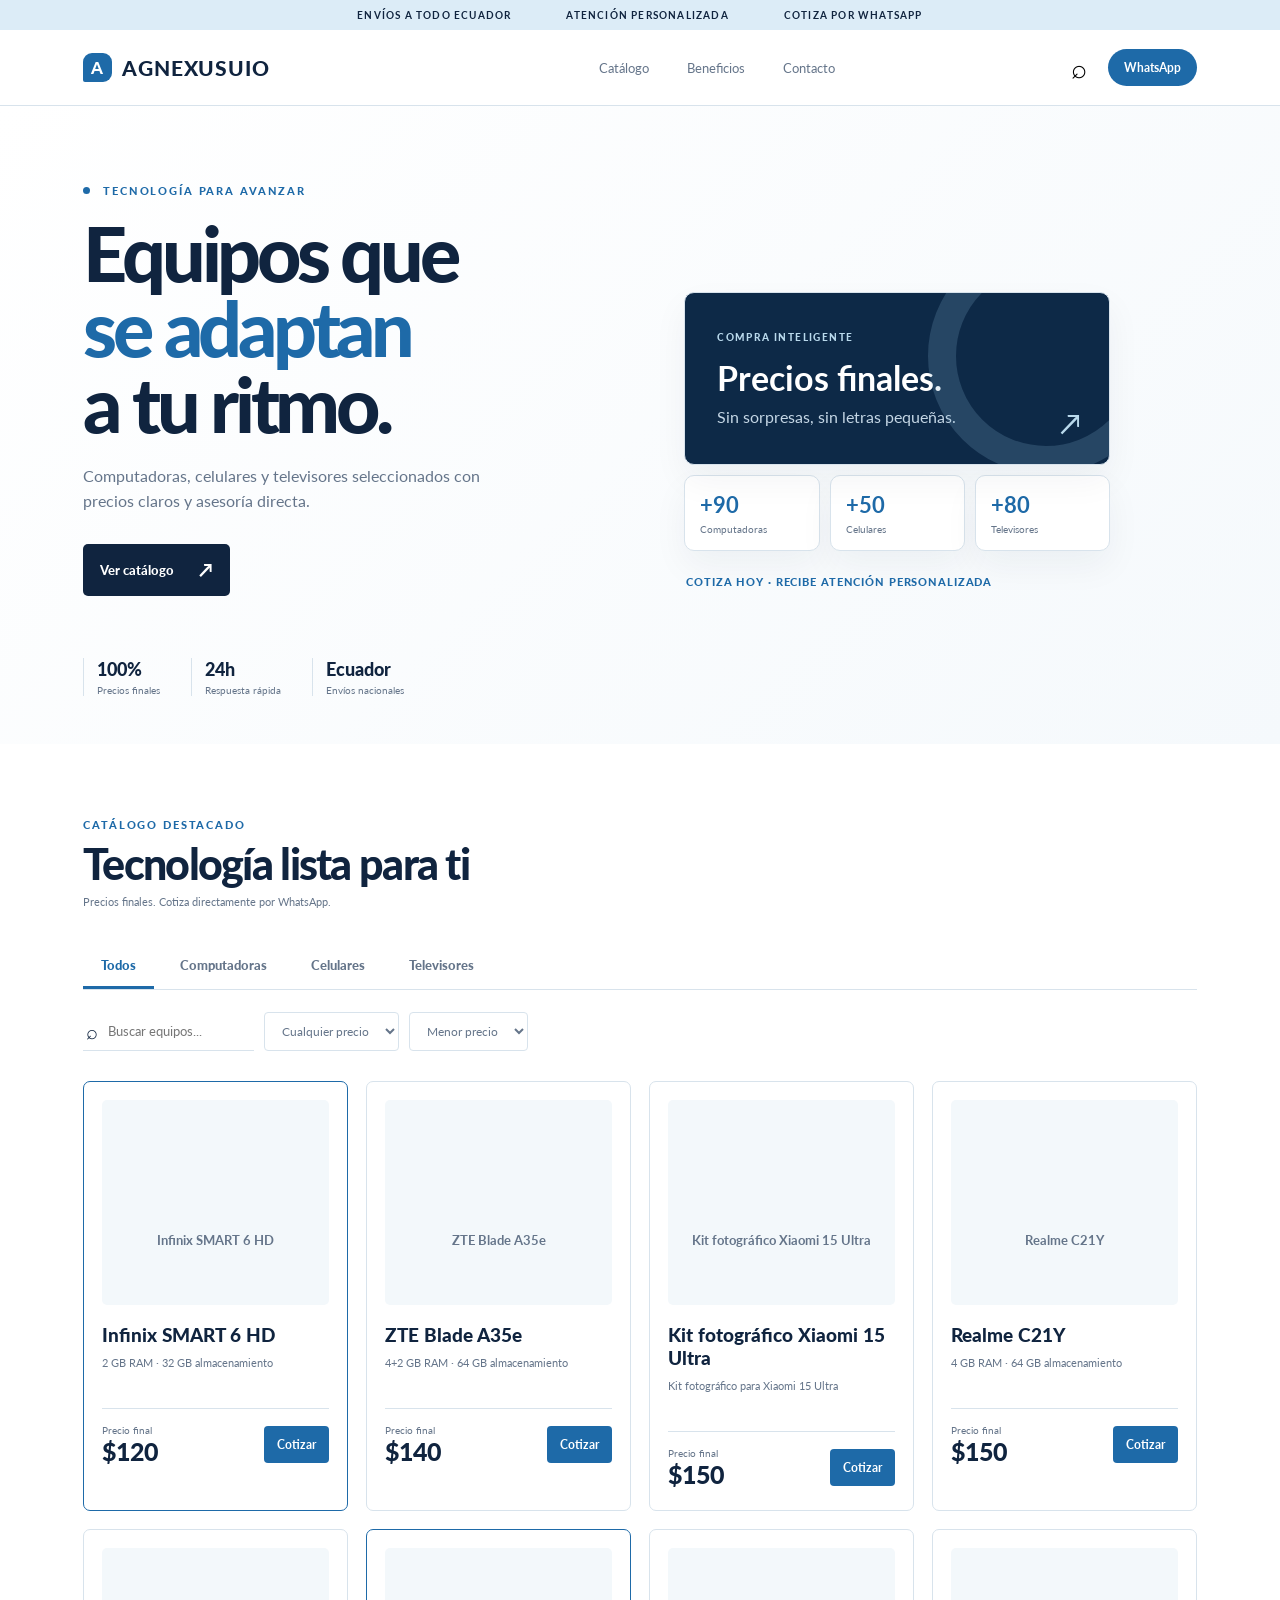
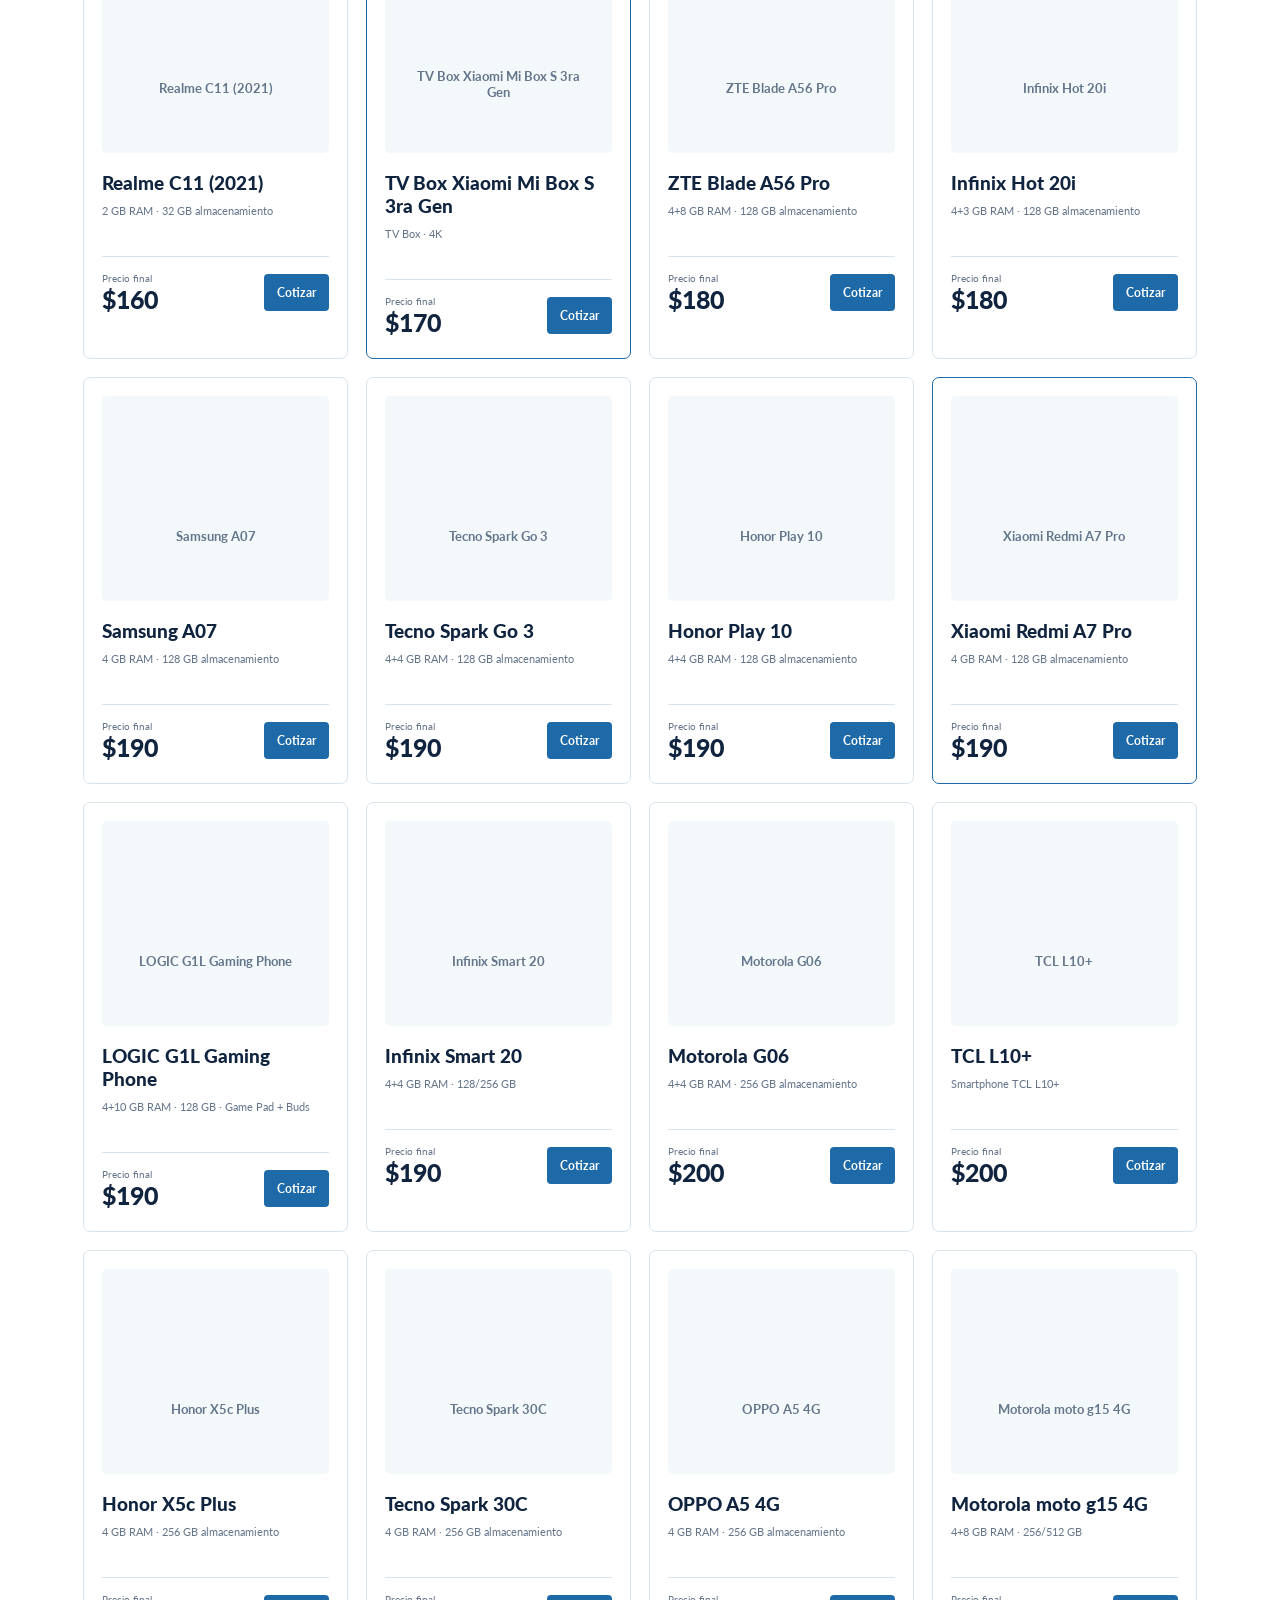
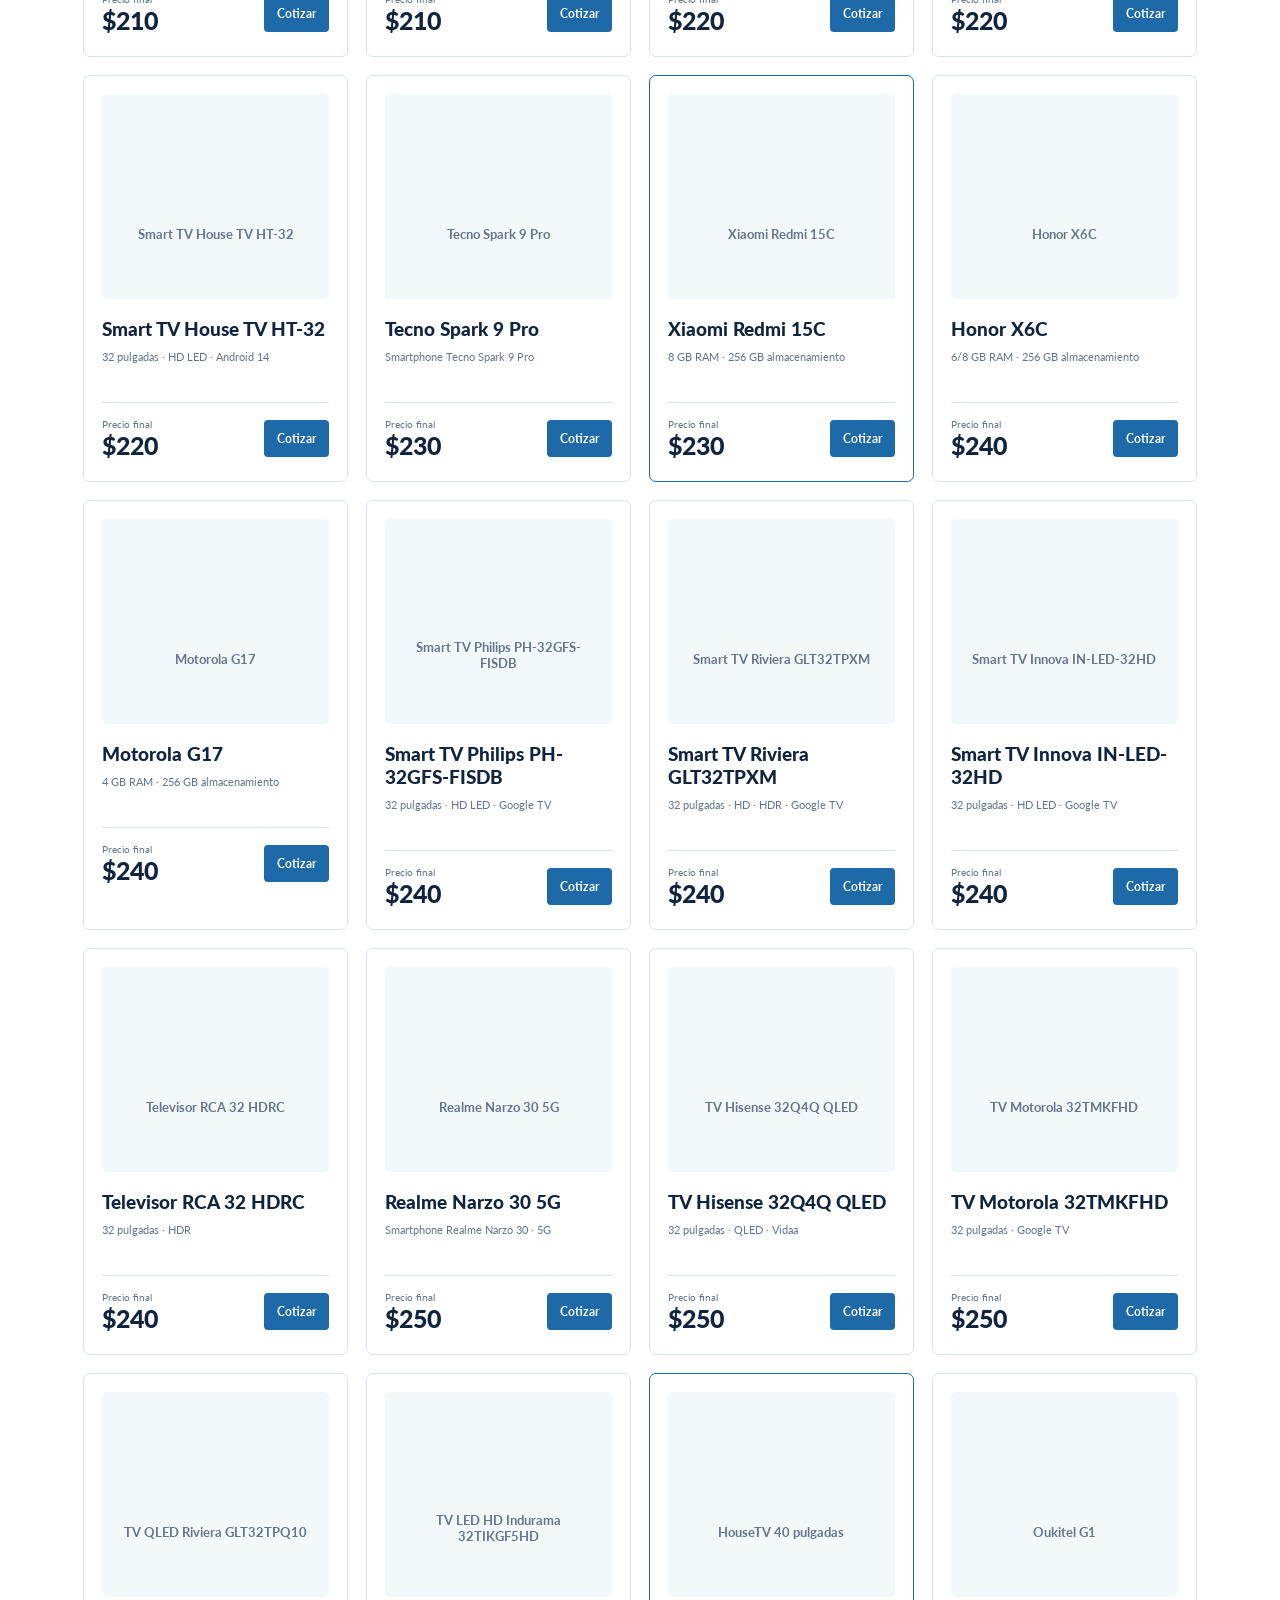
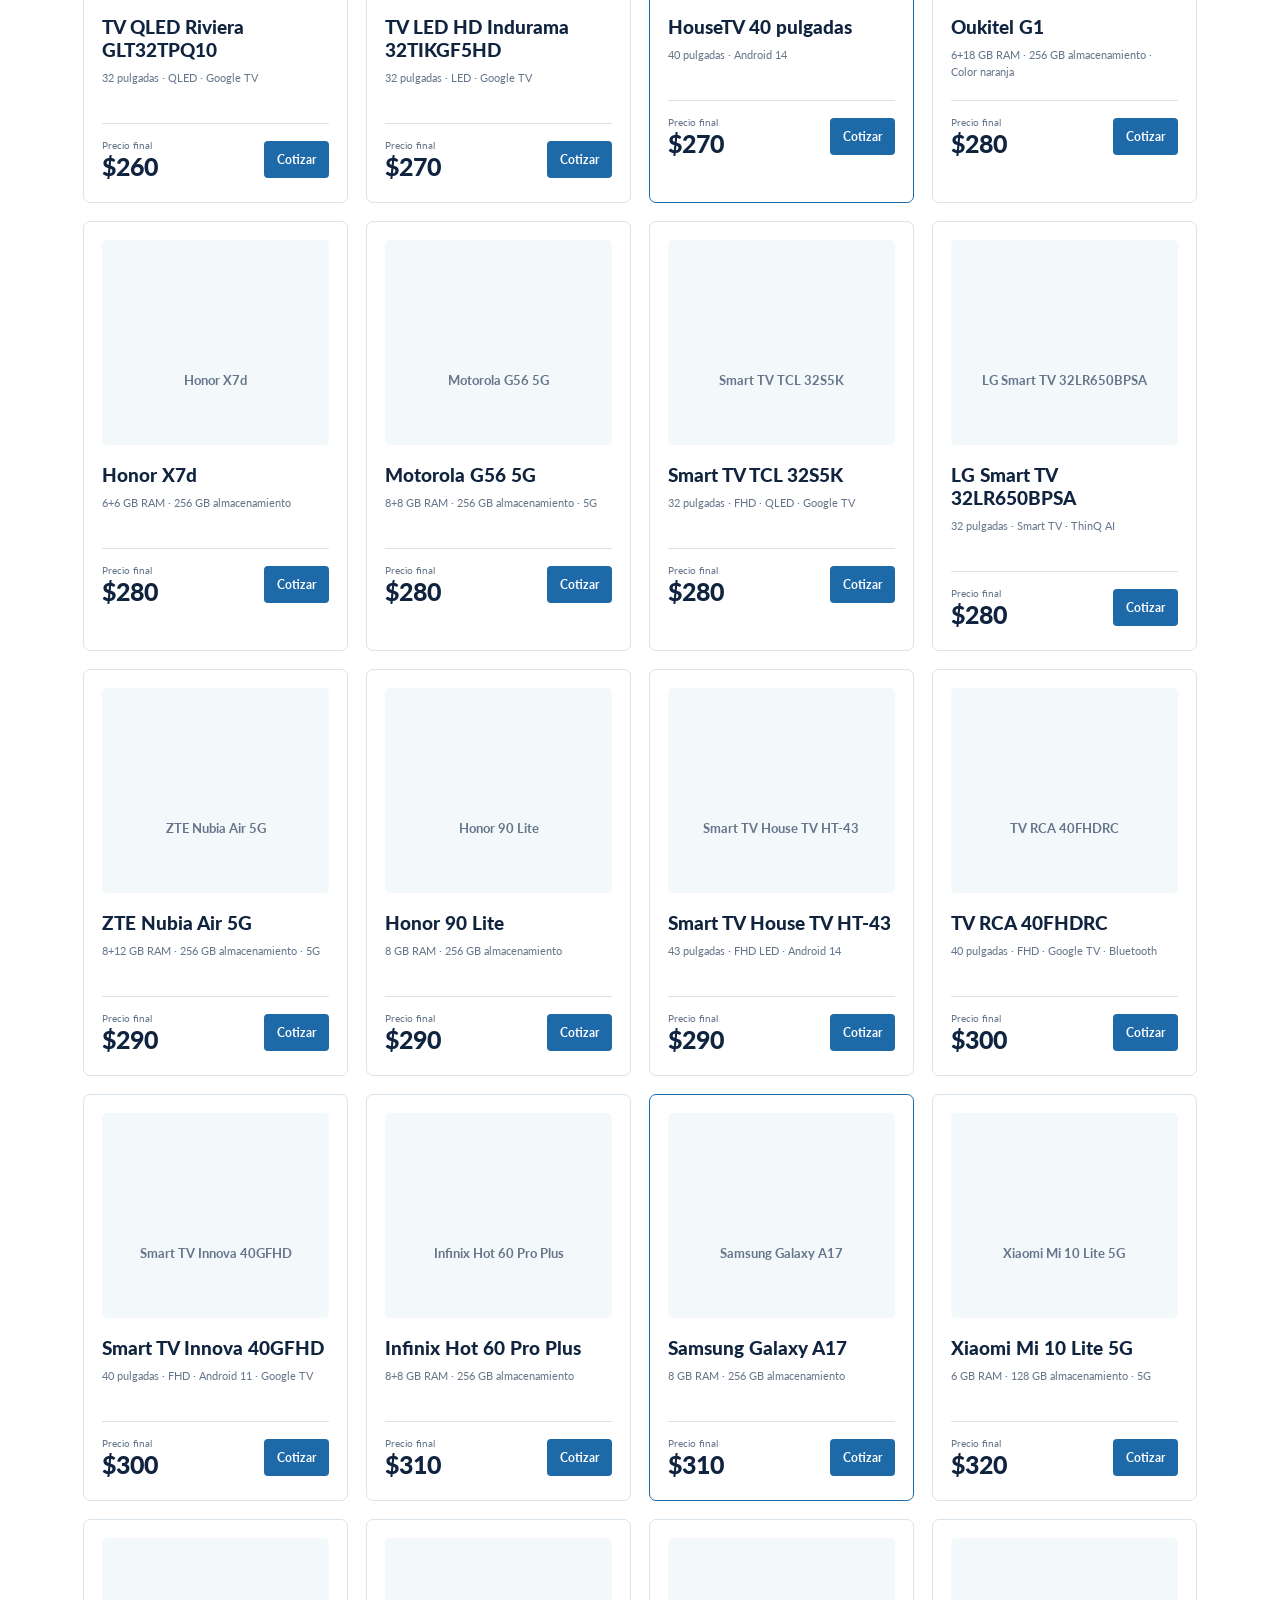
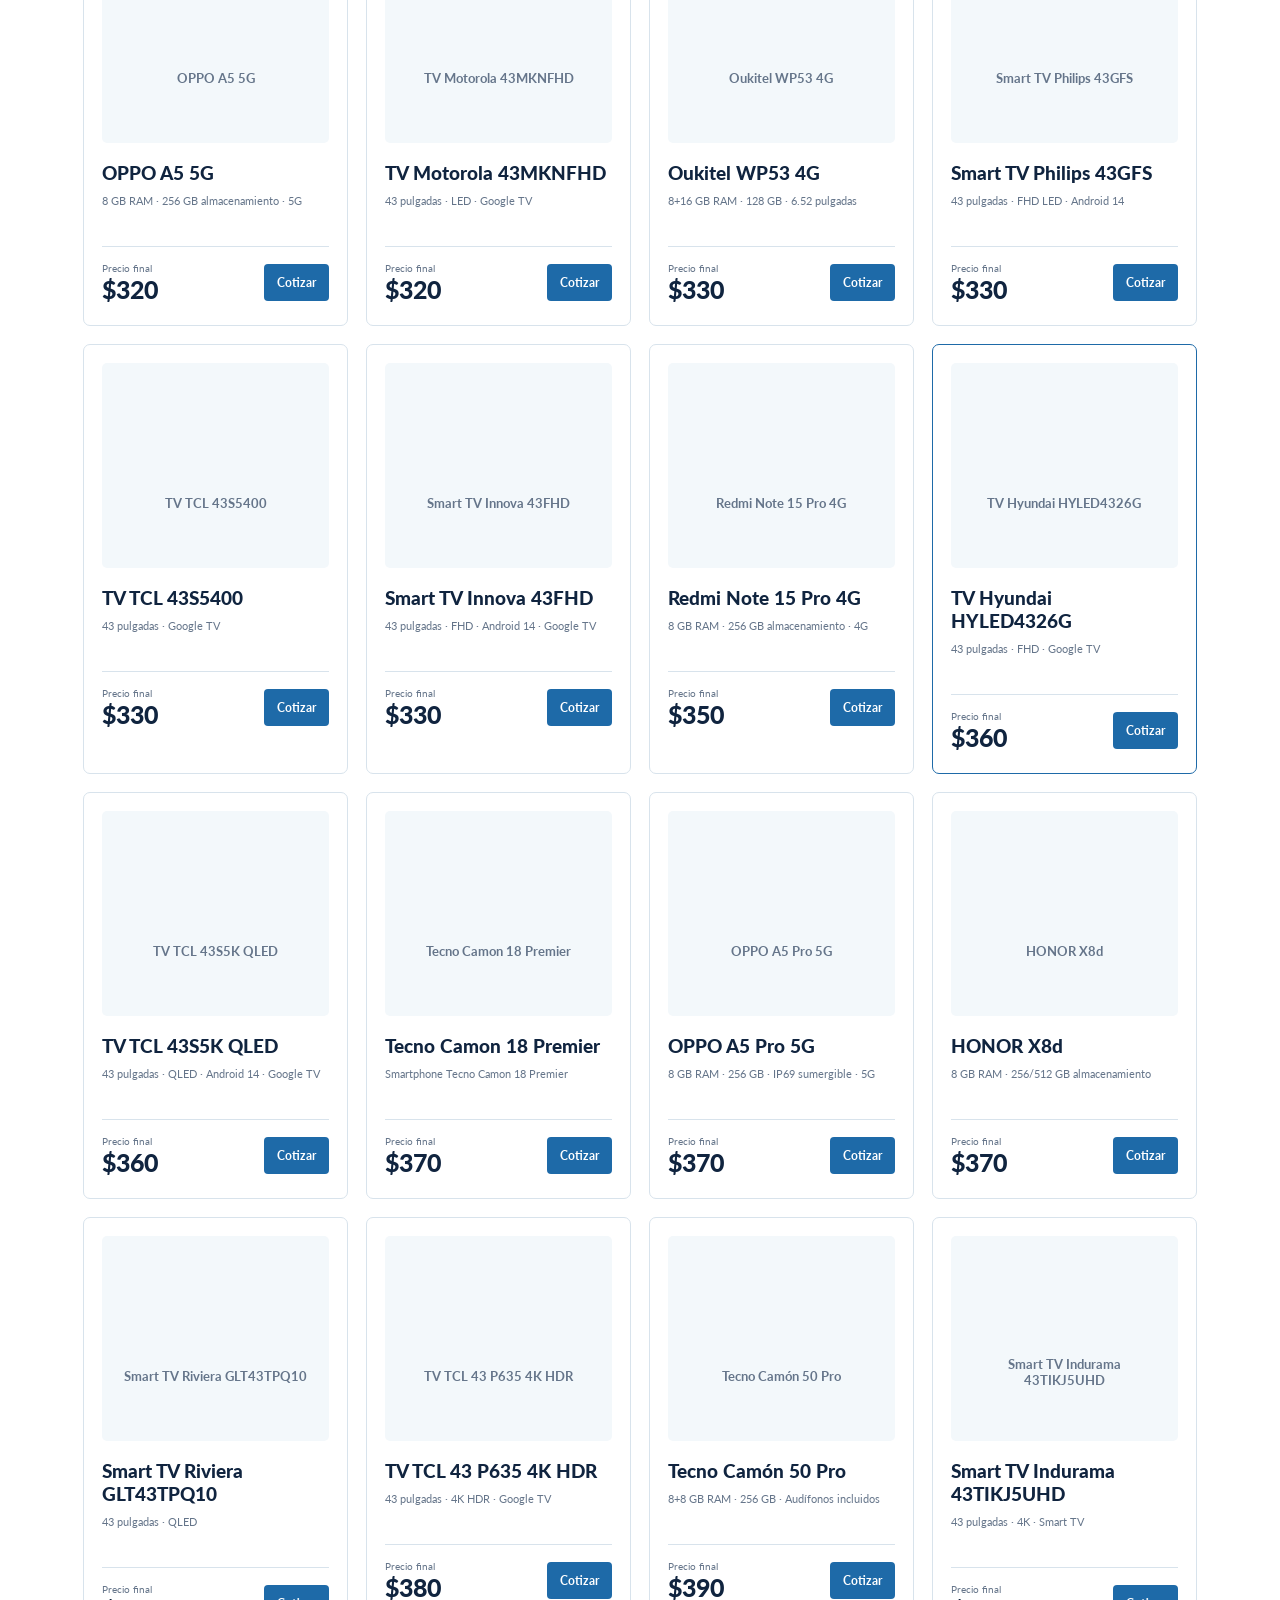
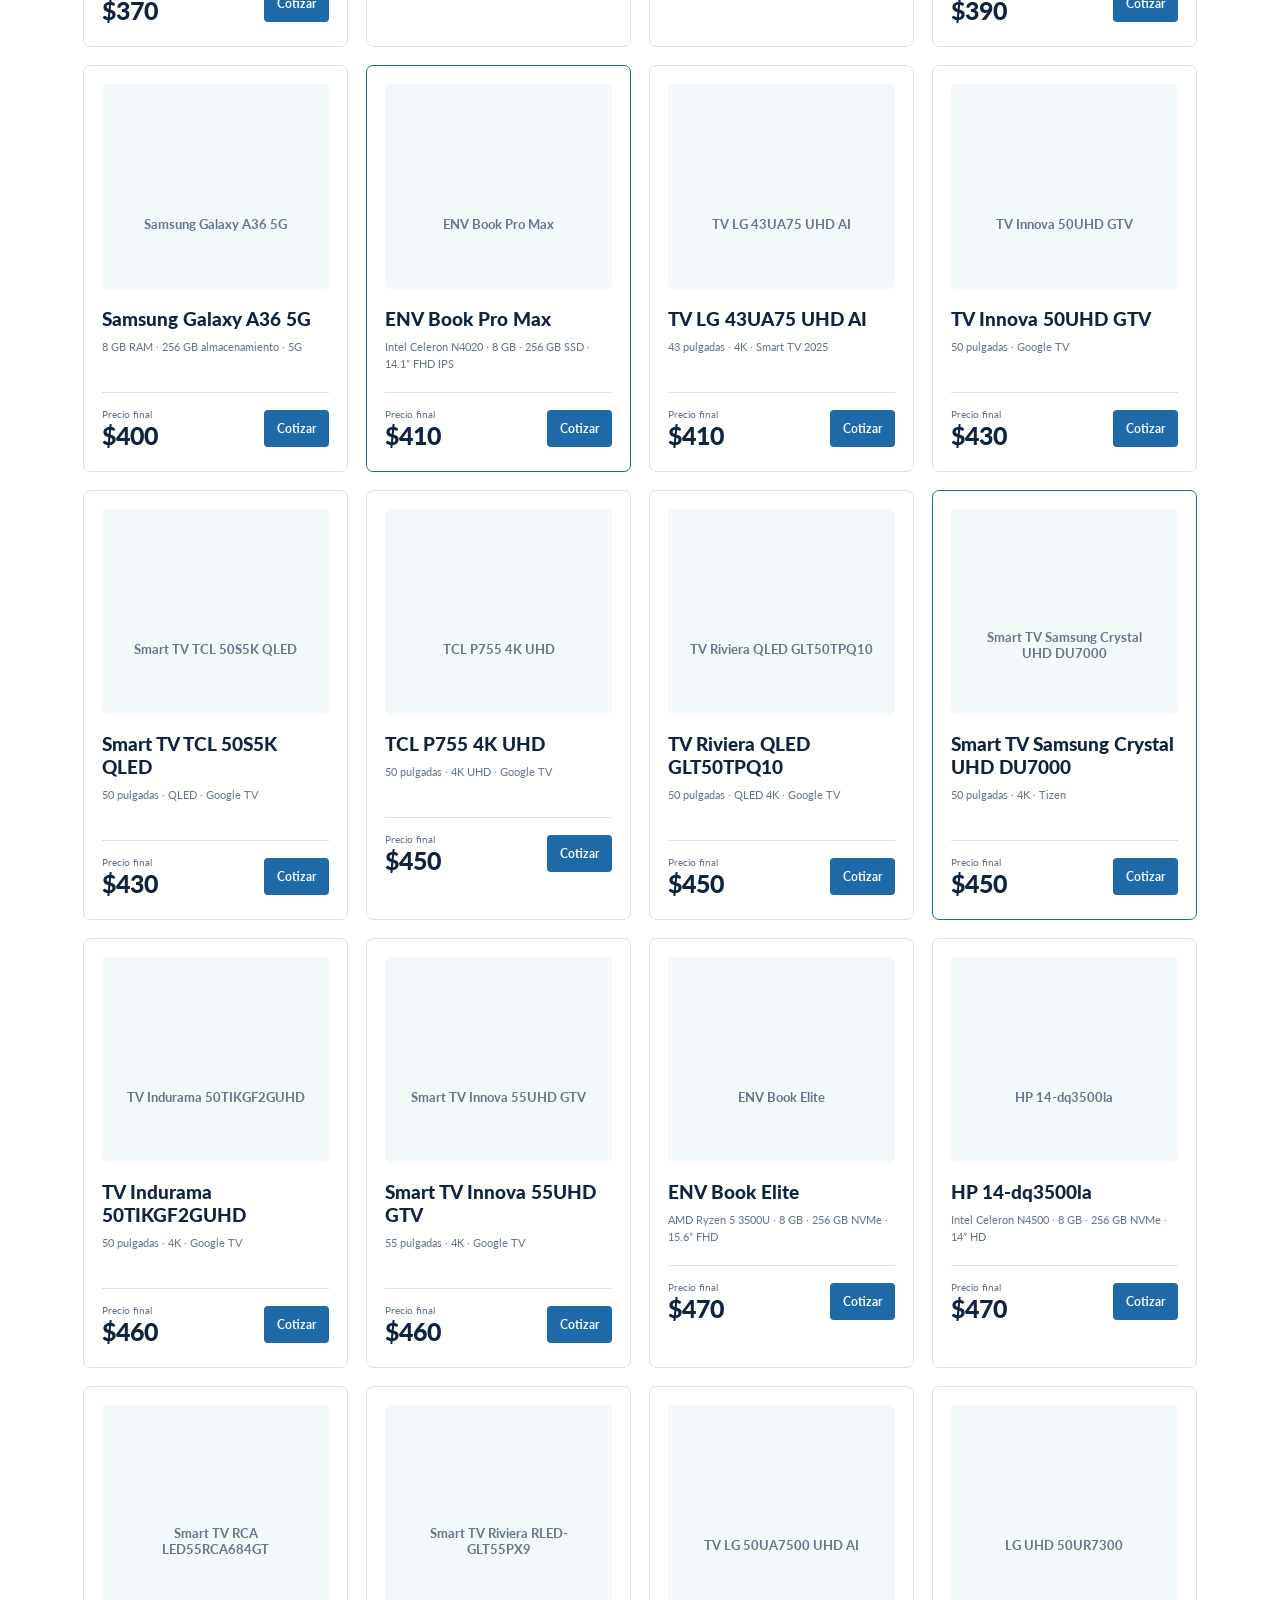
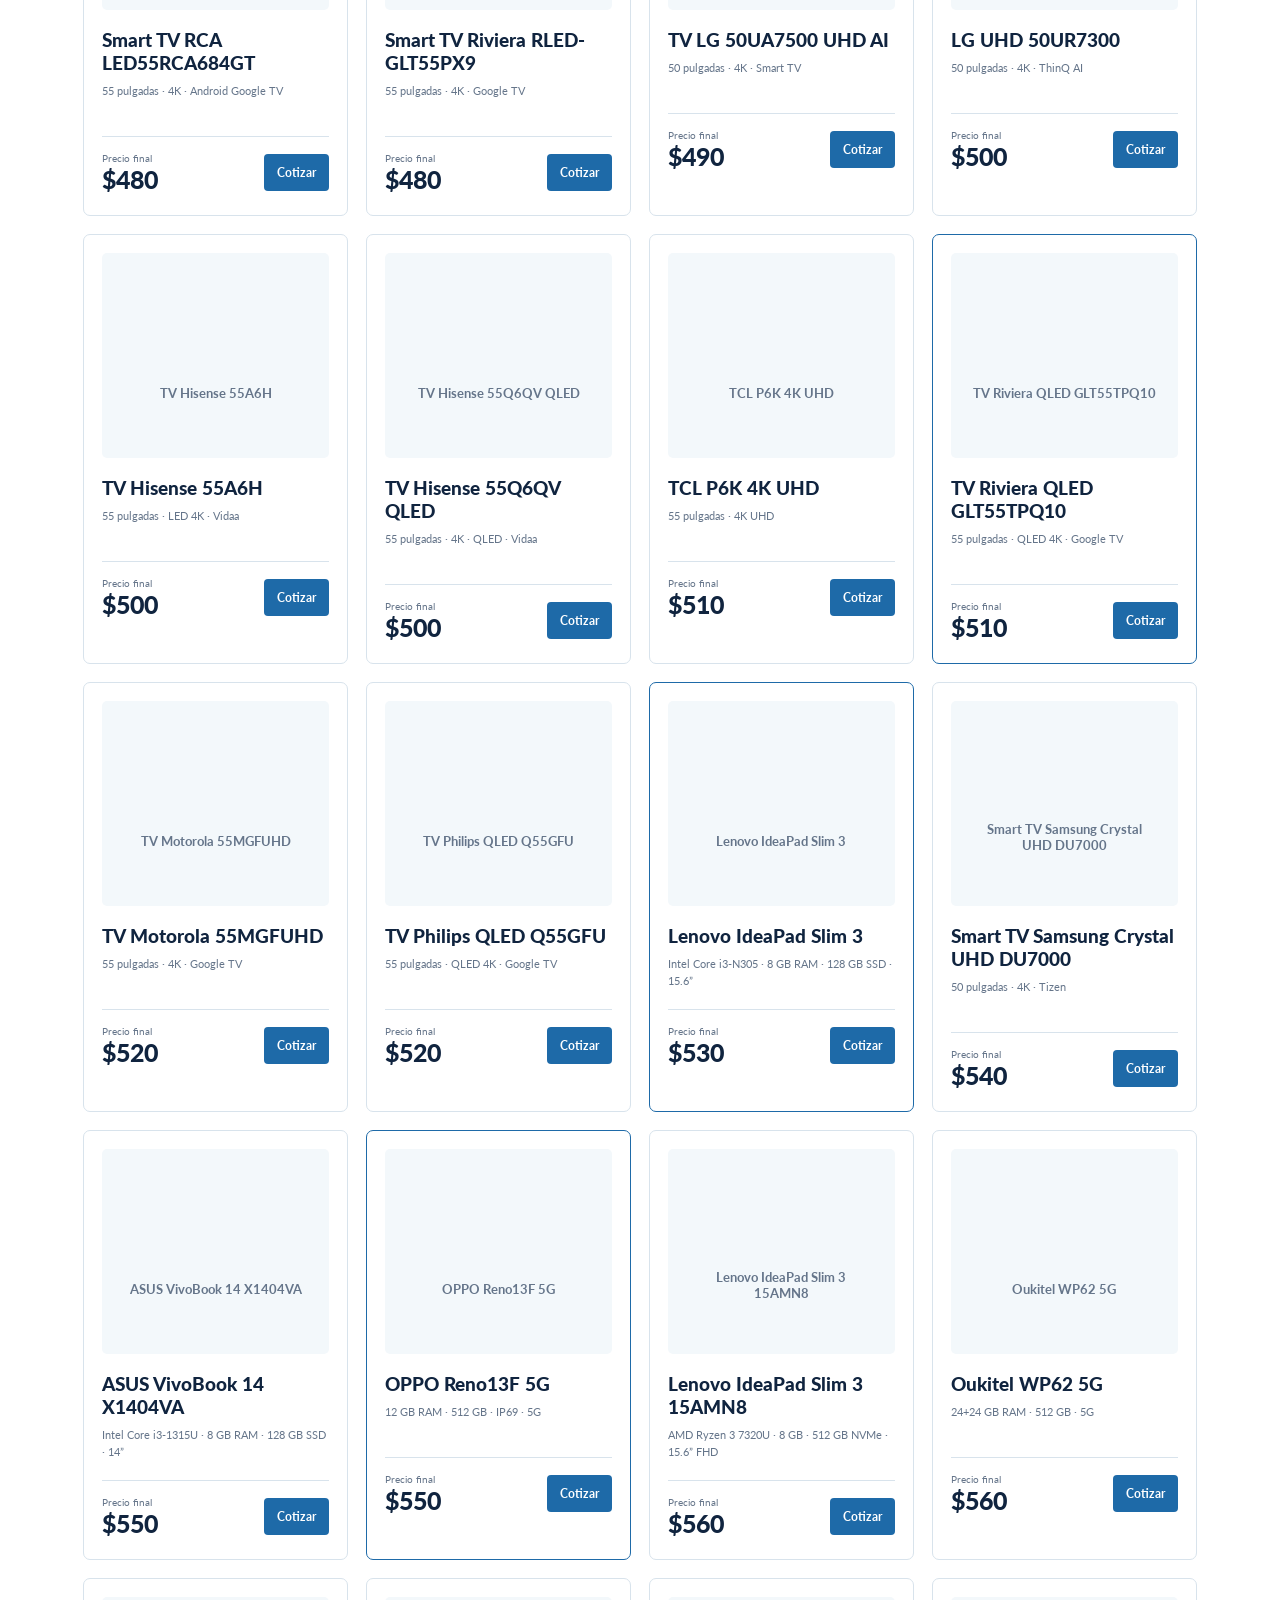
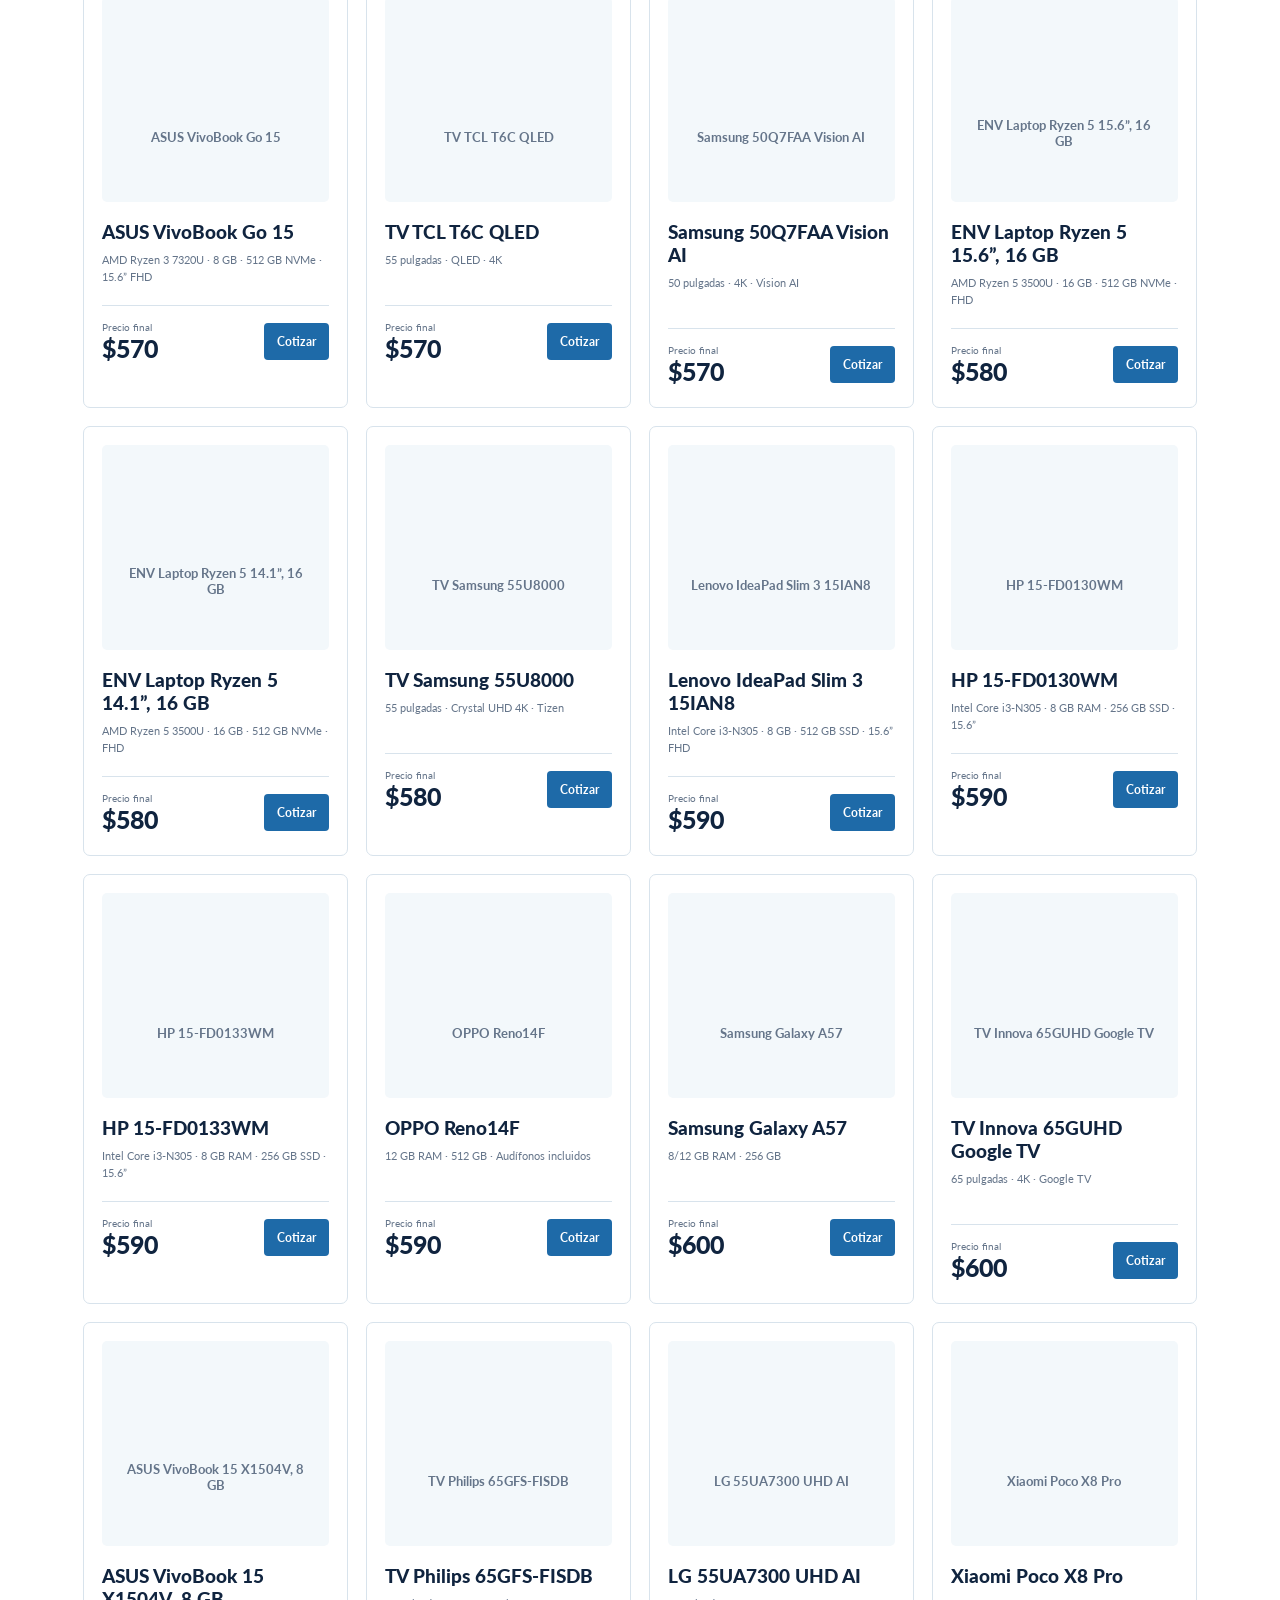
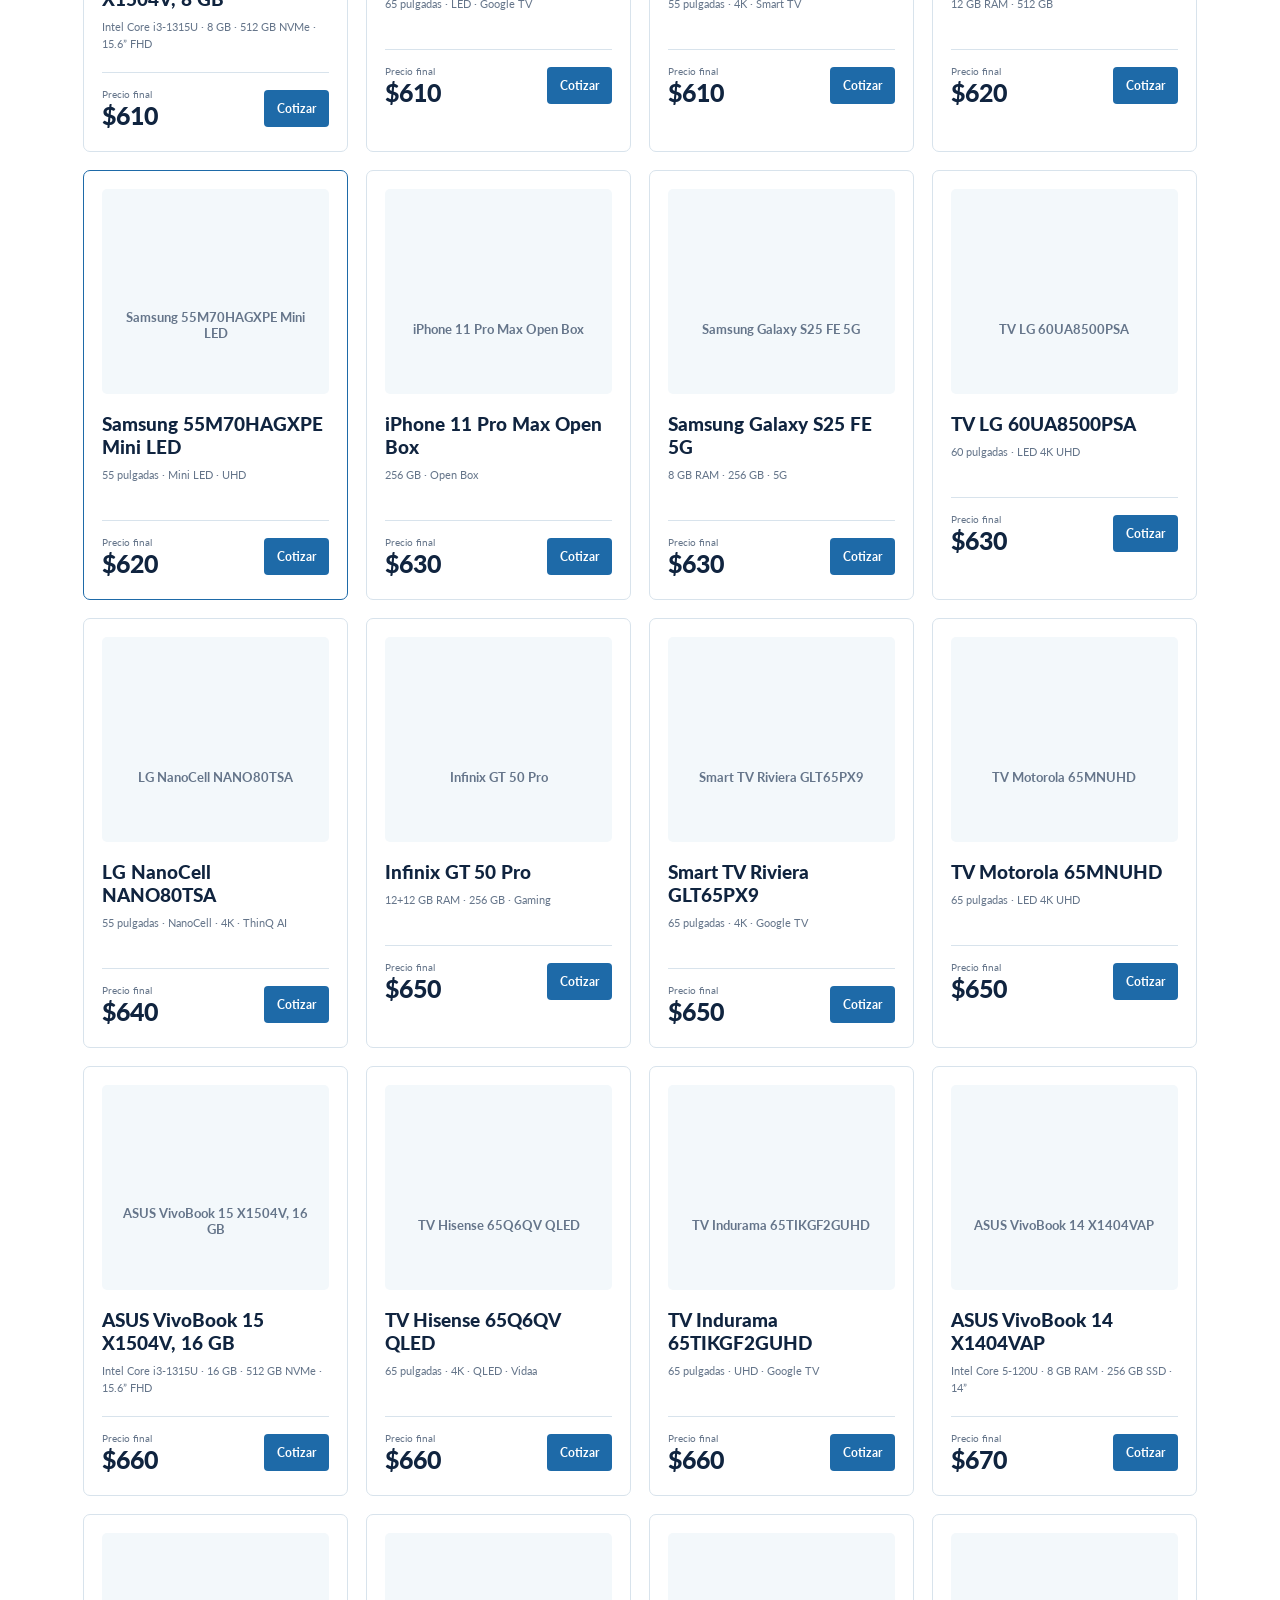
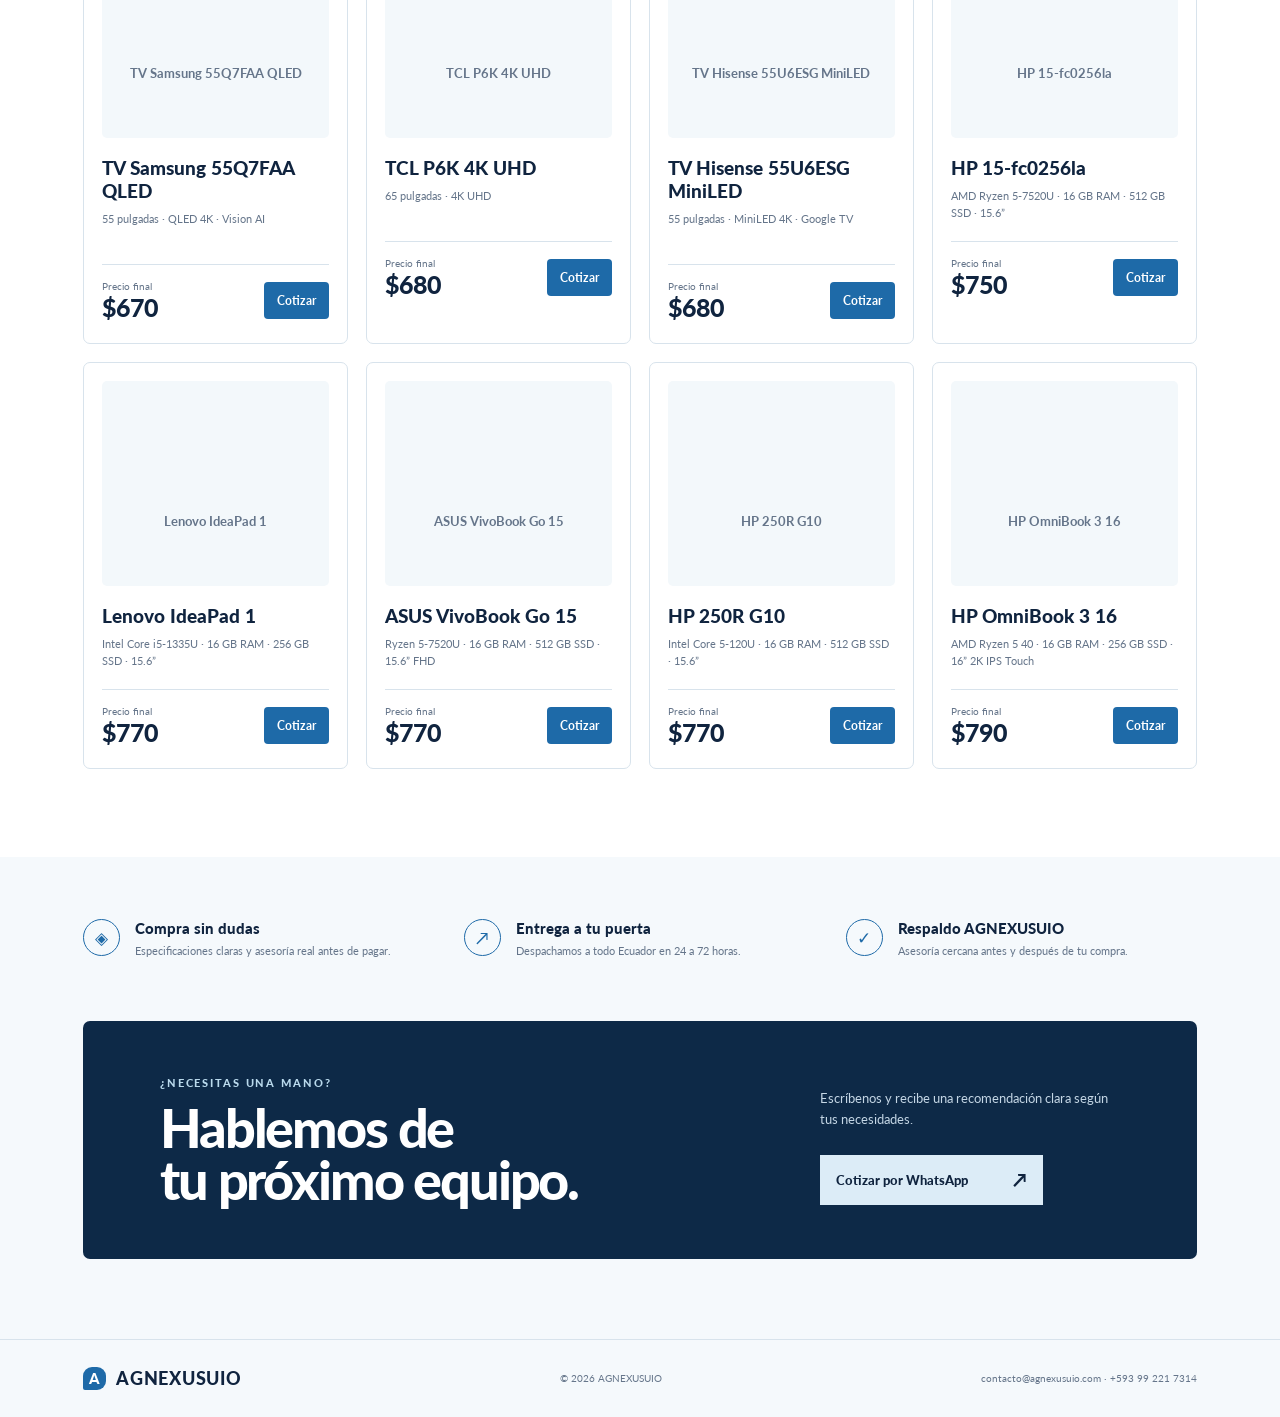
==== index.html @ acac8411 "Add files via upload" ====
<!doctype html>
<html lang="es">
<head>
  <meta charset="UTF-8">
  <meta name="viewport" content="width=device-width, initial-scale=1.0">
  <title>AGNEXUSUIO | Tecnología confiable</title>
  <meta name="description" content="Equipos tecnológicos seleccionados con precios claros y asesoría directa.">
  <link rel="preconnect" href="https://fonts.googleapis.com">
  <link rel="preconnect" href="https://fonts.gstatic.com" crossorigin>
  <link href="https://fonts.googleapis.com/css2?family=Lato:wght@400;700;900&display=swap" rel="stylesheet">
  <link rel="stylesheet" href="style.css">
</head>
<body>
  <div class="announcement"><span>Envíos a todo Ecuador</span><span>Atención personalizada</span><span>Cotiza por WhatsApp</span></div>
  <header class="header">
    <a class="brand" href="#"><span class="brand-mark">A</span><span>AGNEXUSUIO</span></a>
    <nav class="nav" aria-label="Navegación principal">
      <a href="#catalogo">Catálogo</a><a href="#beneficios">Beneficios</a><a href="#ayuda">Contacto</a>
    </nav>
    <div class="header-actions">
      <button class="icon-btn" aria-label="Buscar" id="searchToggle">⌕</button>
      <a class="whatsapp-btn" href="https://wa.me/593992217314" target="_blank" rel="noopener">WhatsApp</a>
    </div>
  </header>

  <main>
    <section class="hero">
      <div class="hero-copy">
        <div class="eyebrow"><span class="pulse"></span> Tecnología para avanzar</div>
        <h1>Equipos que<br><em>se adaptan</em><br>a tu ritmo.</h1>
        <p>Computadoras, celulares y televisores seleccionados con precios claros y asesoría directa.</p>
        <a class="primary-btn" href="#catalogo">Ver catálogo <span>↗</span></a>
        <div class="hero-meta"><div><strong>100%</strong><small>Precios finales</small></div><div><strong>24h</strong><small>Respuesta rápida</small></div><div><strong>Ecuador</strong><small>Envíos nacionales</small></div></div>
      </div>
      <div class="hero-promo">
        <div class="promo-card promo-main"><span class="promo-kicker">Compra inteligente</span><strong>Precios finales.</strong><p>Sin sorpresas, sin letras pequeñas.</p><span class="promo-arrow">↗</span></div>
        <div class="promo-row"><div class="promo-card"><strong>+90</strong><span>Computadoras</span></div><div class="promo-card"><strong>+50</strong><span>Celulares</span></div><div class="promo-card"><strong>+80</strong><span>Televisores</span></div></div>
        <div class="promo-note">Cotiza hoy · recibe atención personalizada</div>
      </div>
    </section>

    <section class="catalog" id="catalogo">
      <div class="section-heading"><div><div class="eyebrow">Catálogo destacado</div><h2 id="catalogTitle">Tecnología lista para ti</h2><p class="tax-note">Precios finales. Cotiza directamente por WhatsApp.</p></div></div>
      <nav class="category-tabs" aria-label="Categorías de productos">
        <button class="category-tab active" type="button" data-category="all">Todos</button>
        <button class="category-tab" type="button" data-category="computers">Computadoras</button>
        <button class="category-tab" type="button" data-category="phones">Celulares</button>
        <button class="category-tab" type="button" data-category="tvs">Televisores</button>
      </nav>
      <div class="catalog-tools"><label class="search-box" id="searchBox"><span>⌕</span><input id="searchInput" type="search" placeholder="Buscar equipos..."></label><select id="priceFilter" aria-label="Filtrar por precio"><option value="all">Cualquier precio</option><option value="0-200">Hasta $200</option><option value="201-400">$201 a $400</option><option value="401-600">$401 a $600</option><option value="601-plus">Más de $600</option></select><select id="sortSelect" aria-label="Ordenar productos"><option value="price">Menor precio</option><option value="popular">Destacados</option></select></div>
      <div class="product-grid catalog-grid" id="productGrid"></div>
      <p class="empty-state" id="emptyState">No encontramos equipos con esos criterios.</p>
    </section>

    <section class="benefits" id="beneficios">
      <div class="benefit"><span class="benefit-icon">◈</span><div><h3>Compra sin dudas</h3><p>Especificaciones claras y asesoría real antes de pagar.</p></div></div>
      <div class="benefit"><span class="benefit-icon">↗</span><div><h3>Entrega a tu puerta</h3><p>Despachamos a todo Ecuador en 24 a 72 horas.</p></div></div>
      <div class="benefit"><span class="benefit-icon">✓</span><div><h3>Respaldo AGNEXUSUIO</h3><p>Asesoría cercana antes y después de tu compra.</p></div></div>
    </section>

    <section class="banner" id="ayuda"><div><div class="eyebrow">¿Necesitas una mano?</div><h2>Hablemos de<br>tu próximo equipo.</h2></div><div class="banner-right"><p>Escríbenos y recibe una recomendación clara según tus necesidades.</p><a class="light-btn" href="https://wa.me/593992217314" target="_blank" rel="noopener">Cotizar por WhatsApp <span>↗</span></a></div></section>
  </main>
  <footer><a class="brand" href="#"><span class="brand-mark">A</span><span>AGNEXUSUIO</span></a><span>© 2026 AGNEXUSUIO</span><span>contacto@agnexusuio.com · +593 99 221 7314</span></footer>

  <script src="catalogo_actualizado.js"></script>
  <script src="script.js"></script>
</body>
</html>
---- style.css ----
:root{--ink:#10243f;--muted:#65758a;--paper:#f5f9fc;--blue:#1e6aa8;--blue-soft:#dcecf7;--line:#d8e3ec;--dark:#0d2947}*{box-sizing:border-box}html{scroll-behavior:smooth}body{margin:0;background:var(--paper);color:var(--ink);font-family:"Lato",sans-serif}.announcement{min-height:30px;background:var(--blue-soft);display:flex;justify-content:center;gap:55px;align-items:center;font-size:10px;font-weight:700;letter-spacing:.12em;text-transform:uppercase}.header{height:76px;display:flex;align-items:center;justify-content:space-between;padding:0 6.5%;border-bottom:1px solid var(--line);background:#fff;position:relative;z-index:4}.brand{display:flex;align-items:center;gap:10px;text-decoration:none;color:var(--ink);font:900 21px "Lato",sans-serif;letter-spacing:.04em}.brand-mark{display:grid;place-items:center;width:29px;height:29px;border-radius:9px 9px 9px 2px;color:#fff;background:var(--blue);font-size:17px}.nav{display:flex;gap:38px;margin-left:9%}.nav a{color:var(--muted);font-size:13px;text-decoration:none}.nav a:hover{color:var(--blue)}.header-actions{display:flex;gap:15px;align-items:center}.icon-btn{border:0;background:none;cursor:pointer;font:400 27px "Lato"}.whatsapp-btn{background:var(--blue);color:#fff;border-radius:22px;padding:11px 16px;font-size:12px;font-weight:700;text-decoration:none}.hero{min-height:500px;display:grid;grid-template-columns:46% 54%;padding:78px 6.5% 48px;overflow:hidden}.eyebrow{color:var(--blue);font-size:11px;font-weight:900;letter-spacing:.17em;text-transform:uppercase}.pulse{display:inline-block;width:7px;height:7px;border-radius:50%;background:var(--blue);margin:0 8px 1px 0}.hero h1{font:900 clamp(46px,6vw,78px)/.98 "Lato",sans-serif;letter-spacing:-.055em;margin:18px 0 22px}.hero h1 em{color:var(--blue);font-style:normal}.hero-copy>p{max-width:410px;color:var(--muted);font-size:16px;line-height:1.6;margin-bottom:30px}.primary-btn,.light-btn{display:inline-flex;align-items:center;gap:25px;text-decoration:none;font-size:13px;font-weight:900}.primary-btn{background:var(--ink);color:#fff;border-radius:5px;padding:15px 17px}.primary-btn span,.light-btn span{font-size:18px}.hero-meta{display:flex;gap:31px;margin-top:62px}.hero-meta div{border-left:1px solid var(--line);padding-left:13px}.hero-meta strong{display:block;font:900 18px "Lato"}.hero-meta small{display:block;color:var(--muted);font-size:10px;margin-top:4px}.hero-art{position:relative;min-height:385px}.shape{position:absolute;border-radius:50%}.shape-back{width:450px;height:450px;top:-25px;left:11%;background:#e2eef6}.shape-front{width:230px;height:230px;top:180px;right:2%;background:#b9d9ec}.hero-laptop{position:absolute;top:45px;left:18%;width:min(440px,78%);transform:rotate(-8deg);filter:drop-shadow(25px 30px 14px rgba(16,36,63,.18))}.screen{height:255px;background:#203b58;border:9px solid #10243f;border-bottom:5px solid #10243f;border-radius:13px 13px 4px 4px;position:relative;overflow:hidden}.screen-glow{position:absolute;width:220px;height:300px;right:-50px;top:-100px;transform:rotate(35deg);background:linear-gradient(130deg,transparent,#9fcce6,transparent);opacity:.75}.screen:after{content:"";position:absolute;inset:0;background:linear-gradient(135deg,#5d8eaf,#10243f 64%);mix-blend-mode:screen;opacity:.45}.screen-label{position:absolute;z-index:1;left:25px;bottom:26px;color:#d8efff;font-size:18px;letter-spacing:.12em;line-height:1.1}.screen-label b{color:#fff;font-size:9px;letter-spacing:.2em}.screen-corner{position:absolute;z-index:1;right:20px;top:18px;color:#fff;font-size:11px}.base{height:17px;background:linear-gradient(#c6d4de,#8299a9);clip-path:polygon(5% 0,95% 0,100% 100%,0 100%);position:relative}.trackpad{display:block;width:94px;height:8px;background:#728a9c;margin:1px auto;border-radius:0 0 5px 5px}.float-tag{position:absolute;background:#fff;padding:12px 16px;box-shadow:0 10px 25px #10243f18;font-size:11px;font-weight:700}.tag-price{top:25px;right:1%;transform:rotate(4deg)}.tag-price span{display:block;color:var(--muted);font-size:9px;font-weight:400}.tag-price strong{font:900 22px "Lato"}.tag-delivery{bottom:16px;left:3%;transform:rotate(-3deg);border-left:3px solid var(--blue)}.tag-delivery span{color:var(--blue);margin-right:5px}.catalog{padding:74px 6.5% 88px;background:#fff}.section-heading{display:flex;justify-content:space-between;align-items:end;margin-bottom:35px}.section-heading h2,.banner h2{font:900 43px/.95 "Lato";letter-spacing:-.04em;margin:13px 0 0}.tax-note{color:var(--muted);font-size:11px;margin:10px 0 0}.catalog-tools{display:flex;gap:10px;flex-wrap:wrap;justify-content:flex-end}.search-box{display:flex;align-items:center;gap:8px;border-bottom:1px solid var(--line);padding:7px 3px}.search-box span{font-size:20px}.search-box input{border:0;background:none;outline:0;font:13px "Lato";width:145px}.catalog select{border:1px solid var(--line);border-radius:4px;padding:0 13px;background:#fff;color:var(--muted);font:12px "Lato"}.product-grid{display:grid;grid-template-columns:repeat(3,1fr);gap:18px}.product-card{position:relative;border:1px solid var(--line);padding:18px 18px 21px;transition:.25s;background:#fff;border-radius:7px}.product-card:hover{transform:translateY(-4px);box-shadow:0 17px 30px #10243f12}.product-card.featured{border-color:var(--blue)}.badge{position:absolute;z-index:1;top:12px;left:12px;background:var(--blue);color:#fff;padding:6px 9px;border-radius:3px;font-size:9px;font-weight:900;letter-spacing:.08em;text-transform:uppercase}.product-image{height:205px;background:#f3f8fb;display:grid;place-items:center;margin-bottom:18px;overflow:hidden;position:relative;border-radius:5px}.product-photo{width:100%;height:100%;object-fit:contain;mix-blend-mode:multiply;transition:transform .3s}.product-card:hover .product-photo{transform:scale(1.05)}.product-photo.image-error{display:none}.image-fallback{color:var(--muted);font:700 13px "Lato";padding:20px;text-align:center}.product-label{color:var(--blue);font-size:10px;font-weight:900;letter-spacing:.12em;text-transform:uppercase}.product-card h3{font:900 19px "Lato";margin:8px 0}.specs{color:var(--muted);font-size:11px;line-height:1.6;margin:0;min-height:37px}.card-bottom{align-items:center;border-top:1px solid var(--line);display:flex;justify-content:space-between;margin-top:17px;padding-top:15px}.price{font:900 25px "Lato";letter-spacing:-.04em}.price small{color:var(--muted);display:block;font:400 10px "Lato";letter-spacing:0}.quote-btn{background:var(--blue);border-radius:4px;color:#fff;text-decoration:none;font:700 12px "Lato";padding:11px 13px}.quote-btn:hover{background:var(--ink)}.empty-state{display:none;color:var(--muted);padding:30px 0}.benefits{display:grid;grid-template-columns:repeat(3,1fr);gap:30px;padding:62px 6.5%;background:var(--paper)}.benefit{display:flex;gap:15px}.benefit-icon{display:grid;place-items:center;width:37px;height:37px;border:1px solid var(--blue);color:var(--blue);border-radius:50%;font-size:17px;flex:none}.benefit h3{font:900 15px "Lato";margin:0 0 6px}.benefit p{margin:0;color:var(--muted);font-size:11px;line-height:1.5}.banner{margin:0 6.5% 80px;padding:54px 6%;background:var(--dark);color:#fff;display:flex;justify-content:space-between;align-items:end;border-radius:7px}.banner .eyebrow{color:#b9d9ec}.banner h2{font-size:54px}.banner-right{max-width:300px}.banner-right p{color:#c4d6e5;font-size:13px;line-height:1.6}.light-btn{background:#dcecf7;color:var(--ink);padding:14px 16px;margin-top:12px}.light-btn span{margin-left:20px}footer{display:flex;justify-content:space-between;align-items:center;padding:27px 6.5%;border-top:1px solid var(--line);color:var(--muted);font-size:10px}footer .brand{font-size:18px}footer .brand-mark{width:23px;height:23px;font-size:15px}@media(max-width:780px){.announcement{gap:10px;font-size:8px;padding:0 10px}.announcement span:nth-child(2){display:none}.header{padding:0 5%;height:70px}.nav{display:none}.hero{display:block;padding:60px 5% 35px}.hero h1{font-size:55px}.hero-art{margin-top:40px;min-height:320px}.hero-laptop{left:13%;width:80%}.screen{height:210px}.shape-back{width:330px;height:330px;left:5%}.hero-meta{margin-top:40px;gap:15px}.catalog{padding:60px 5%}.section-heading{display:block}.section-heading h2{font-size:35px;margin-bottom:24px}.catalog-tools{justify-content:stretch}.catalog-tools>*{flex:1 1 45%}.search-box{flex:1 1 100%!important}.product-grid{grid-template-columns:1fr}.product-image{height:230px}.benefits{grid-template-columns:1fr;padding:50px 5%}.banner{margin:0 5% 60px;padding:40px 8%;display:block}.banner h2{font-size:42px}.banner-right{margin-top:25px}footer{padding:25px 5%;flex-wrap:wrap;gap:15px}}
.hero{grid-template-columns:52% 48%;background:linear-gradient(135deg,#fff 0%,#f5f9fc 100%)}
.hero-promo{align-self:center;max-width:470px;padding:22px}
.promo-card{background:#fff;border:1px solid var(--line);border-radius:10px;padding:20px;box-shadow:0 15px 35px #10243f0d}
.promo-main{position:relative;background:var(--dark);color:#fff;padding:38px 32px;overflow:hidden}
.promo-main:after{content:"";position:absolute;width:180px;height:180px;border:28px solid #8ebad533;border-radius:50%;right:-55px;top:-55px}
.promo-kicker{display:block;color:#b9d9ec;font-size:10px;font-weight:900;letter-spacing:.14em;text-transform:uppercase;margin-bottom:18px}
.promo-main strong{display:block;font-size:34px;line-height:1}
.promo-main p{color:#c4d6e5;margin:12px 0 0}
.promo-arrow{position:absolute;right:28px;bottom:24px;font-size:28px;color:#b9d9ec}
.promo-row{display:grid;grid-template-columns:repeat(3,1fr);gap:10px;margin-top:10px}
.promo-row .promo-card{display:flex;flex-direction:column;gap:5px;padding:15px}
.promo-row strong{font-size:22px;color:var(--blue)}
.promo-row span{font-size:10px;color:var(--muted)}
.promo-note{color:var(--blue);font-size:11px;font-weight:900;letter-spacing:.08em;text-transform:uppercase;margin:24px 0 0 2px}
.category-block{border-top:1px solid var(--line);padding-top:30px;margin-top:48px}
.category-heading{display:flex;justify-content:space-between;align-items:end;margin-bottom:22px}
.category-heading h3{font-size:30px;margin:8px 0 5px}
.category-heading p{color:var(--muted);font-size:13px;margin:0}
.category-link{color:var(--blue);font-size:12px;font-weight:900;text-decoration:none}
.category-block .product-grid{grid-template-columns:repeat(4,1fr)}
.category-tabs{display:flex;gap:8px;border-bottom:1px solid var(--line);margin:8px 0 22px;overflow-x:auto}
.category-tab{border:0;border-bottom:3px solid transparent;background:transparent;color:var(--muted);cursor:pointer;font:900 13px "Lato";padding:14px 18px 13px;white-space:nowrap}
.category-tab:hover{color:var(--blue)}
.category-tab.active{border-bottom-color:var(--blue);color:var(--blue)}
.catalog-tools{justify-content:flex-start;margin-bottom:30px}
.catalog-grid{grid-template-columns:repeat(4,1fr)}
@media(max-width:1000px){.category-block .product-grid{grid-template-columns:repeat(3,1fr)}}
@media(max-width:1000px){.catalog-grid{grid-template-columns:repeat(3,1fr)}}
@media(max-width:780px){.hero{display:block}.hero-promo{padding:35px 0 5px;max-width:none}.category-heading{align-items:start;gap:15px}.category-heading h3{font-size:25px}.category-heading p{font-size:12px}.category-block .product-grid{grid-template-columns:1fr}.catalog-grid{grid-template-columns:1fr}.category-tabs{margin-right:-5vw;margin-left:-5vw;padding:0 5vw}.category-tab{padding-left:12px;padding-right:12px}.catalog-tools{margin-bottom:24px}}
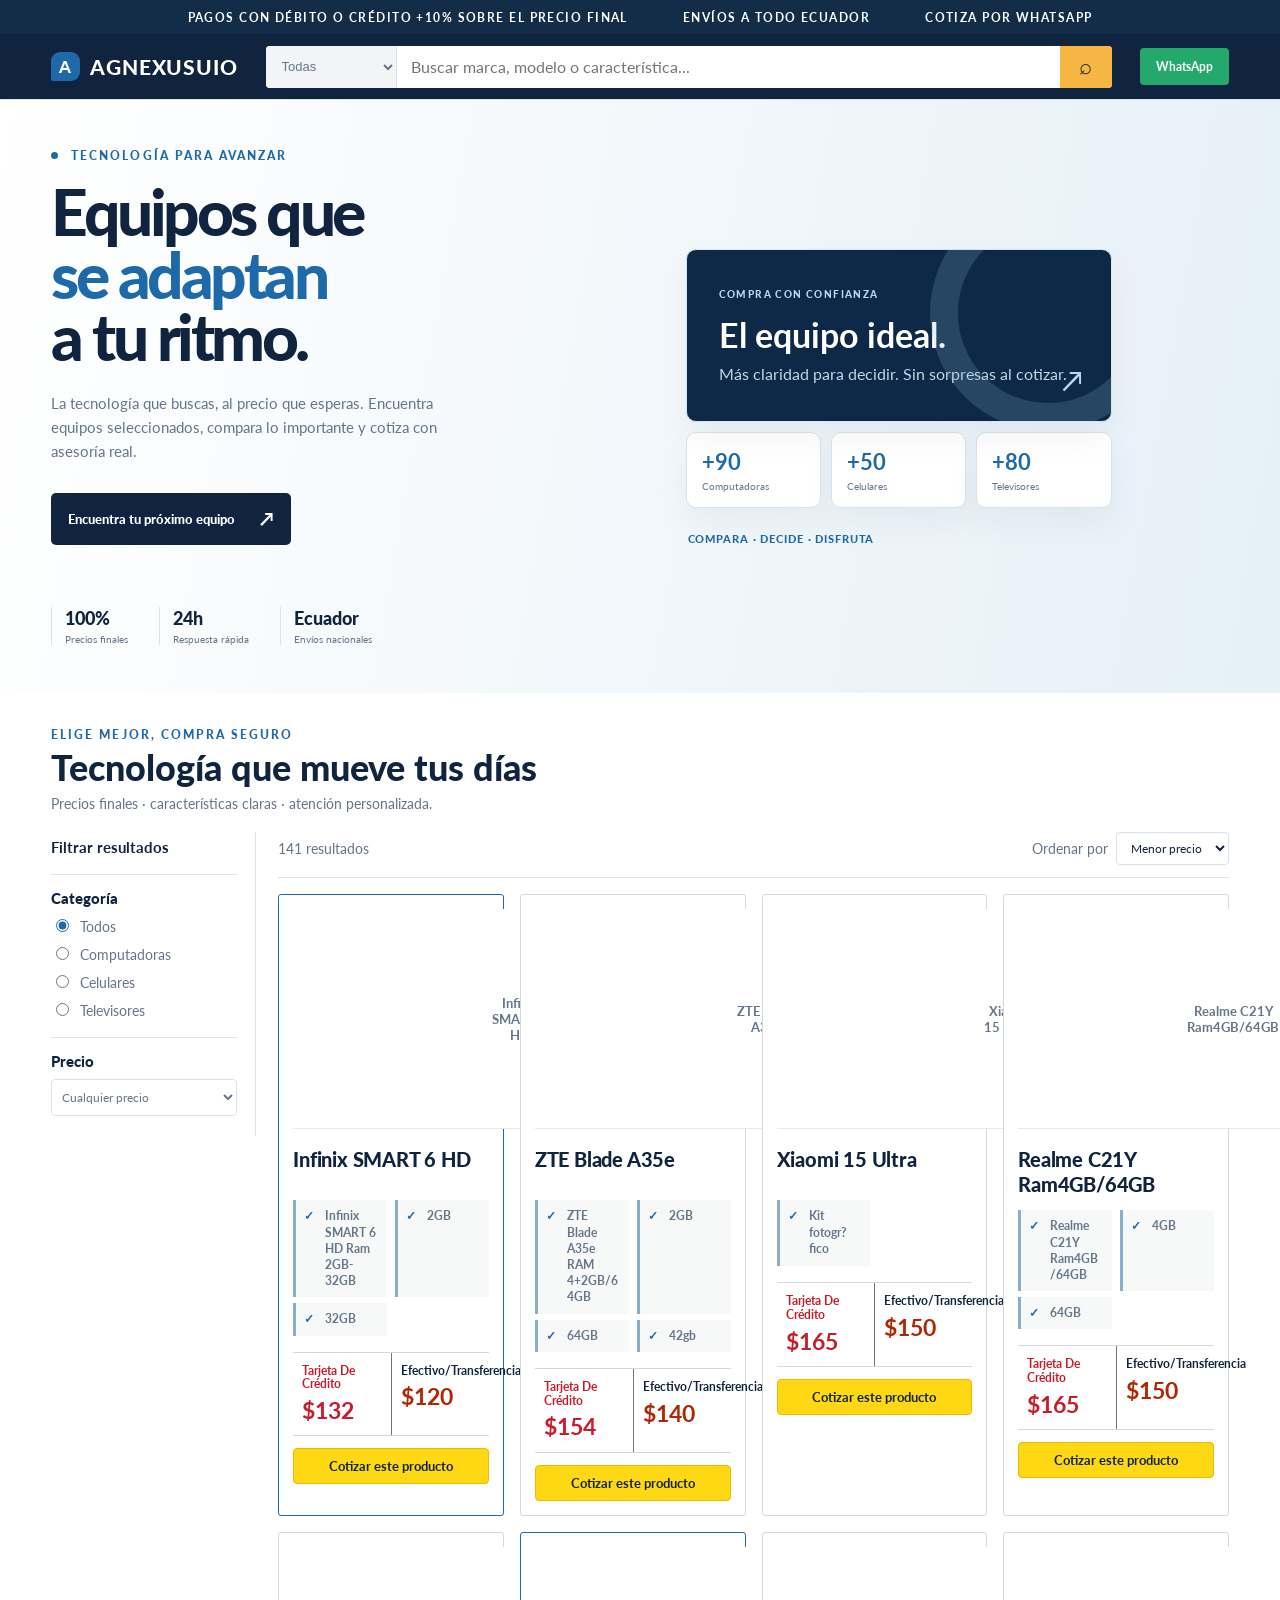
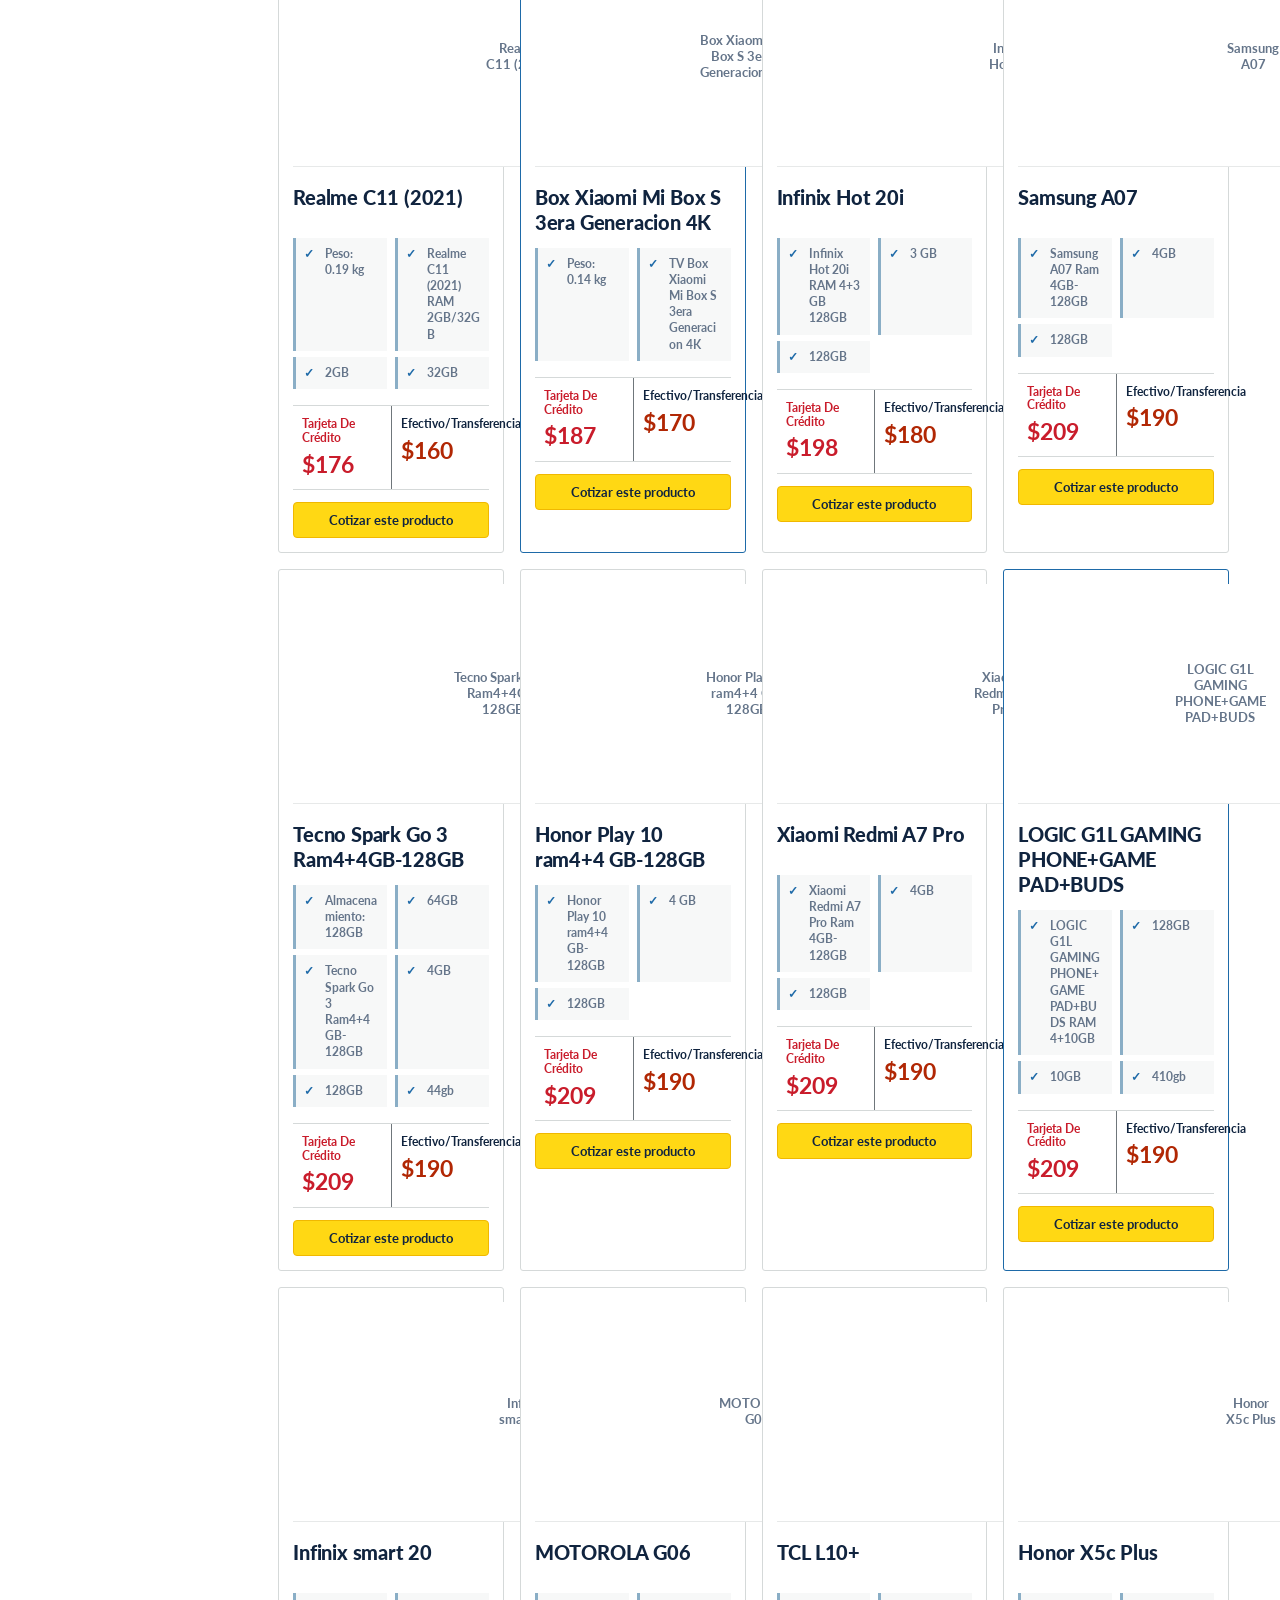
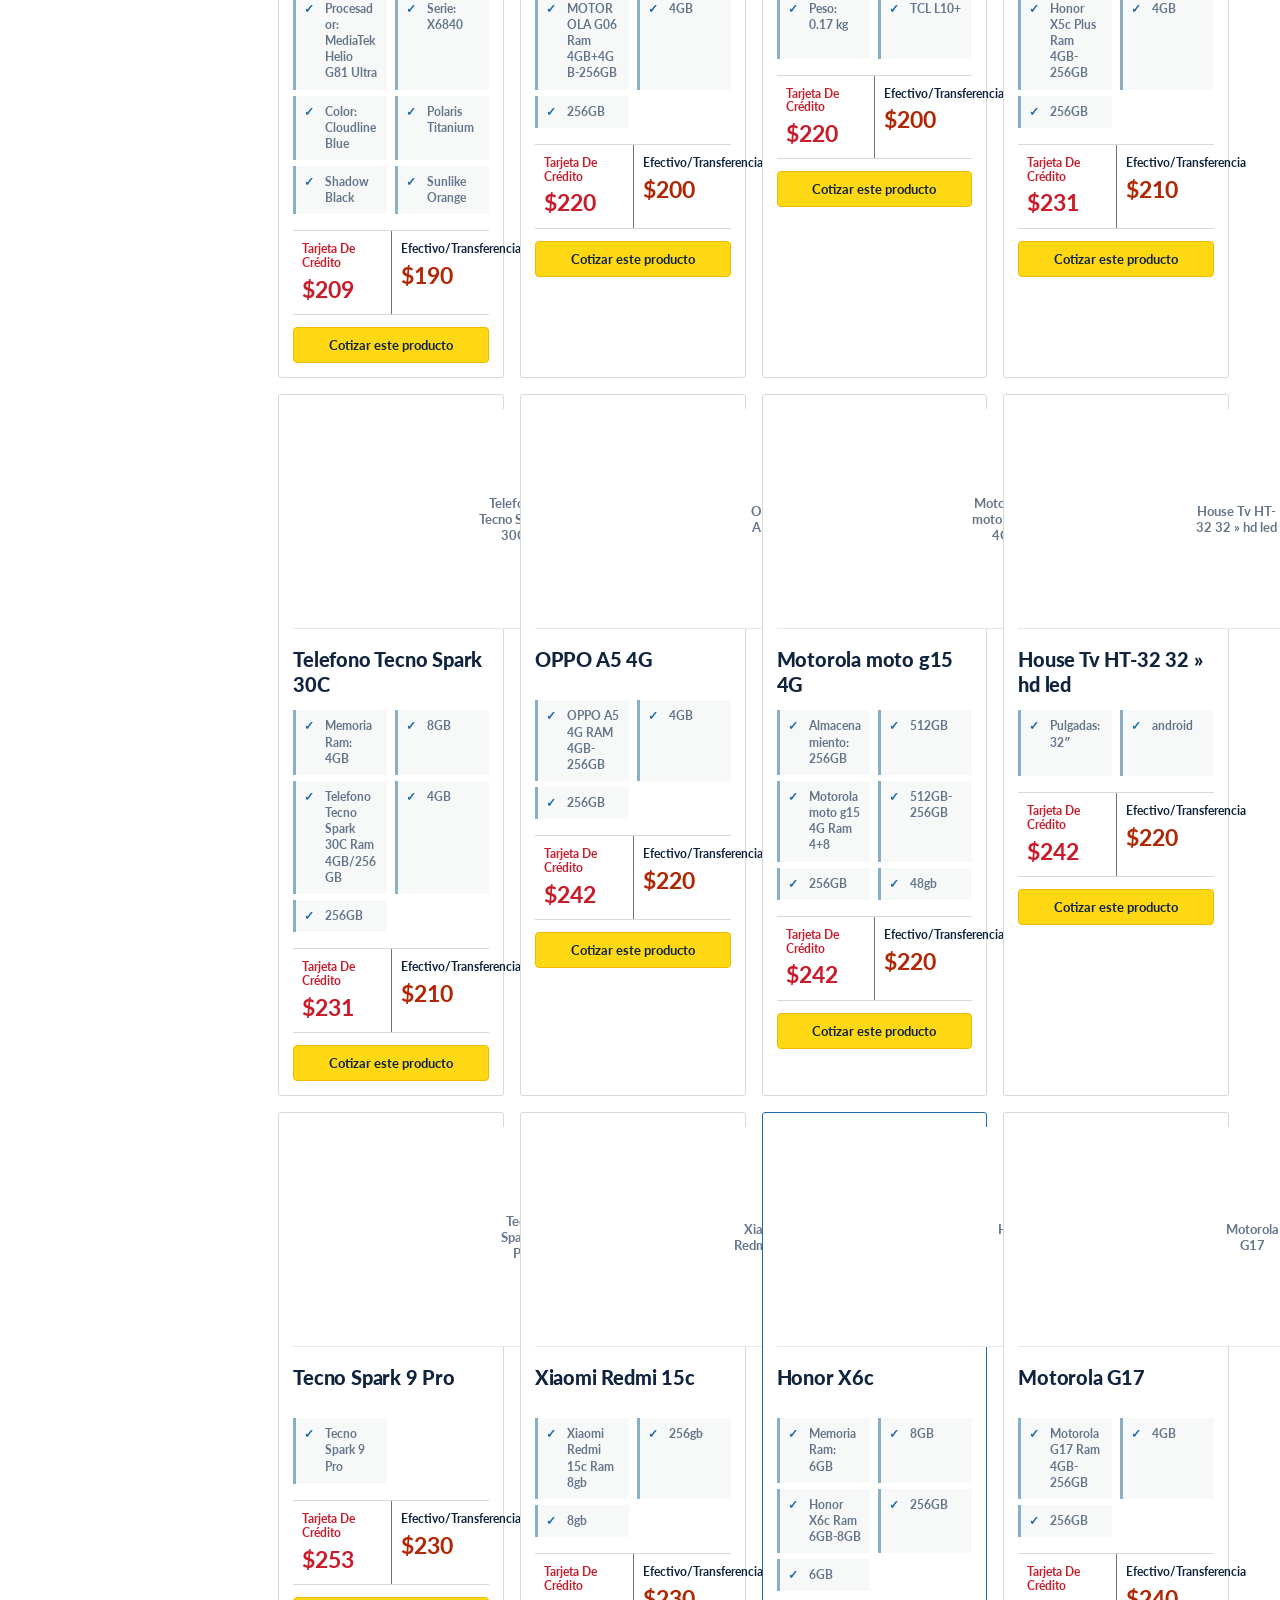
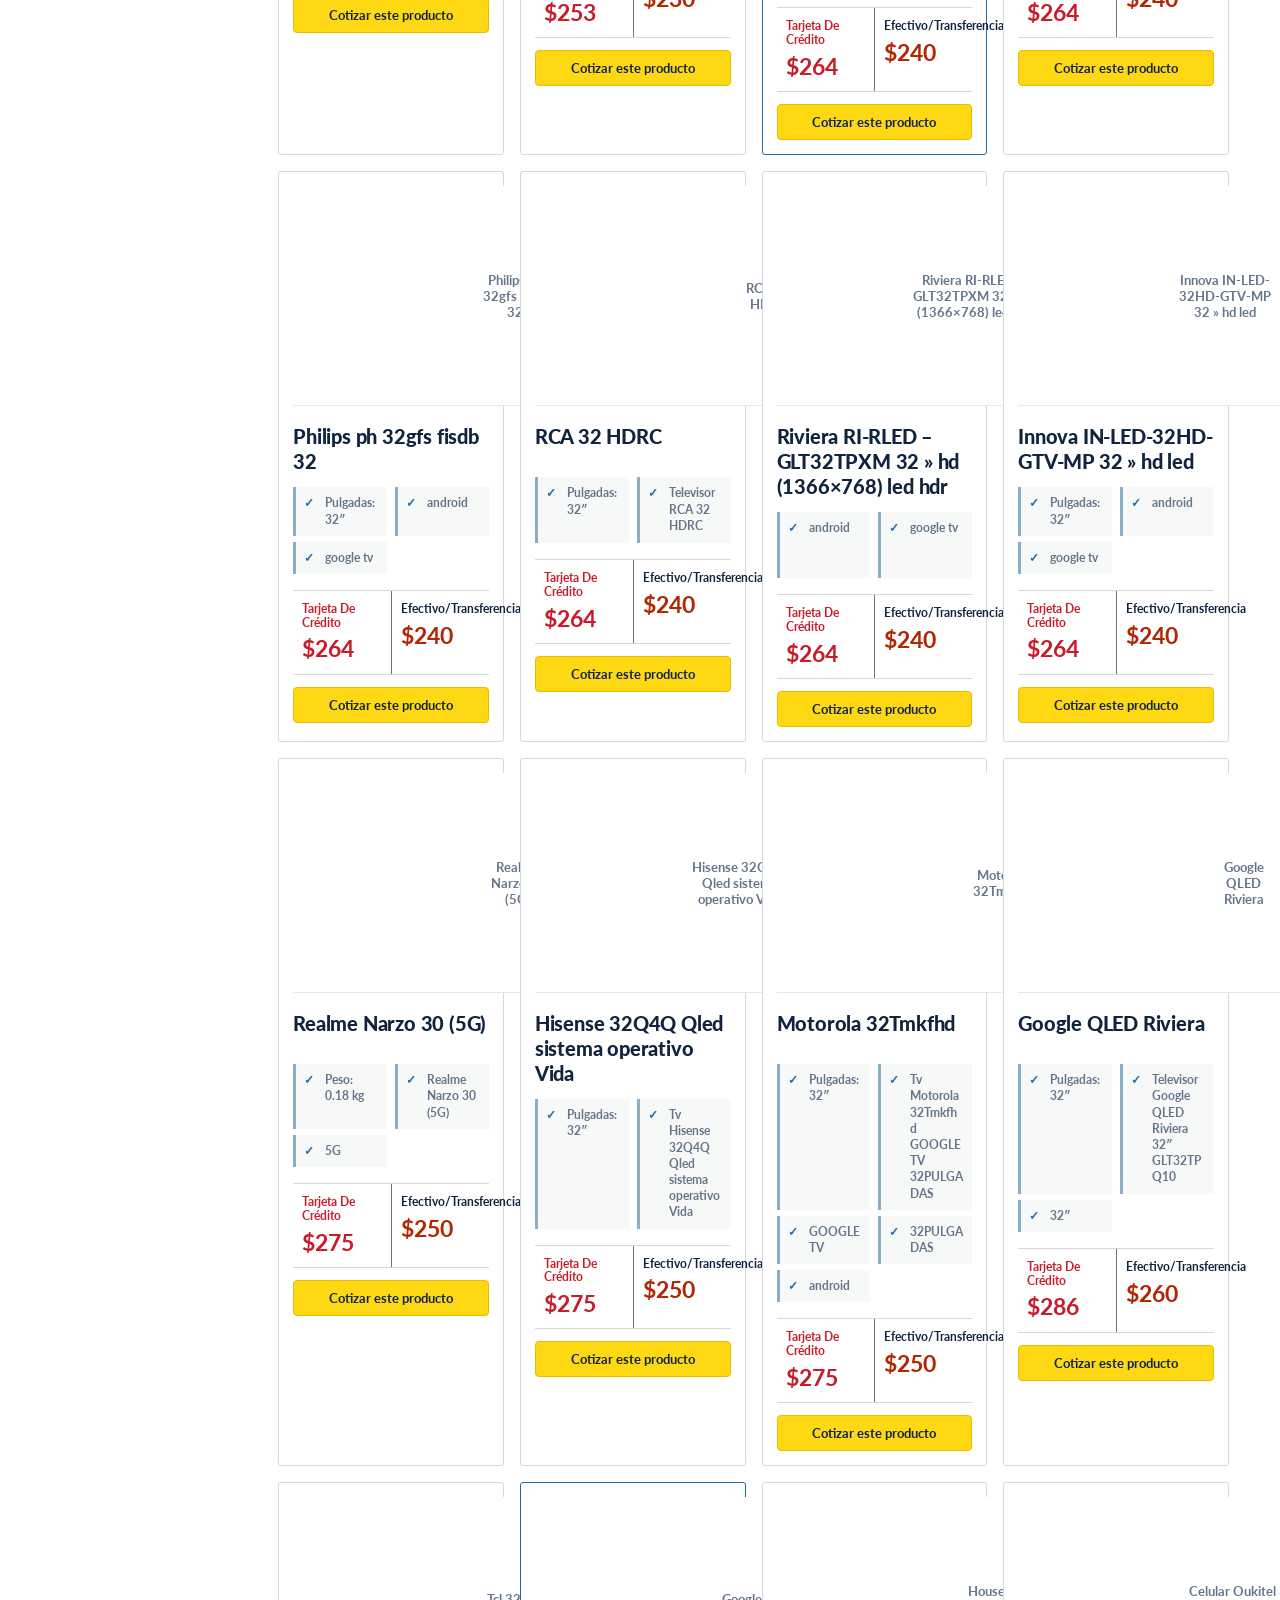
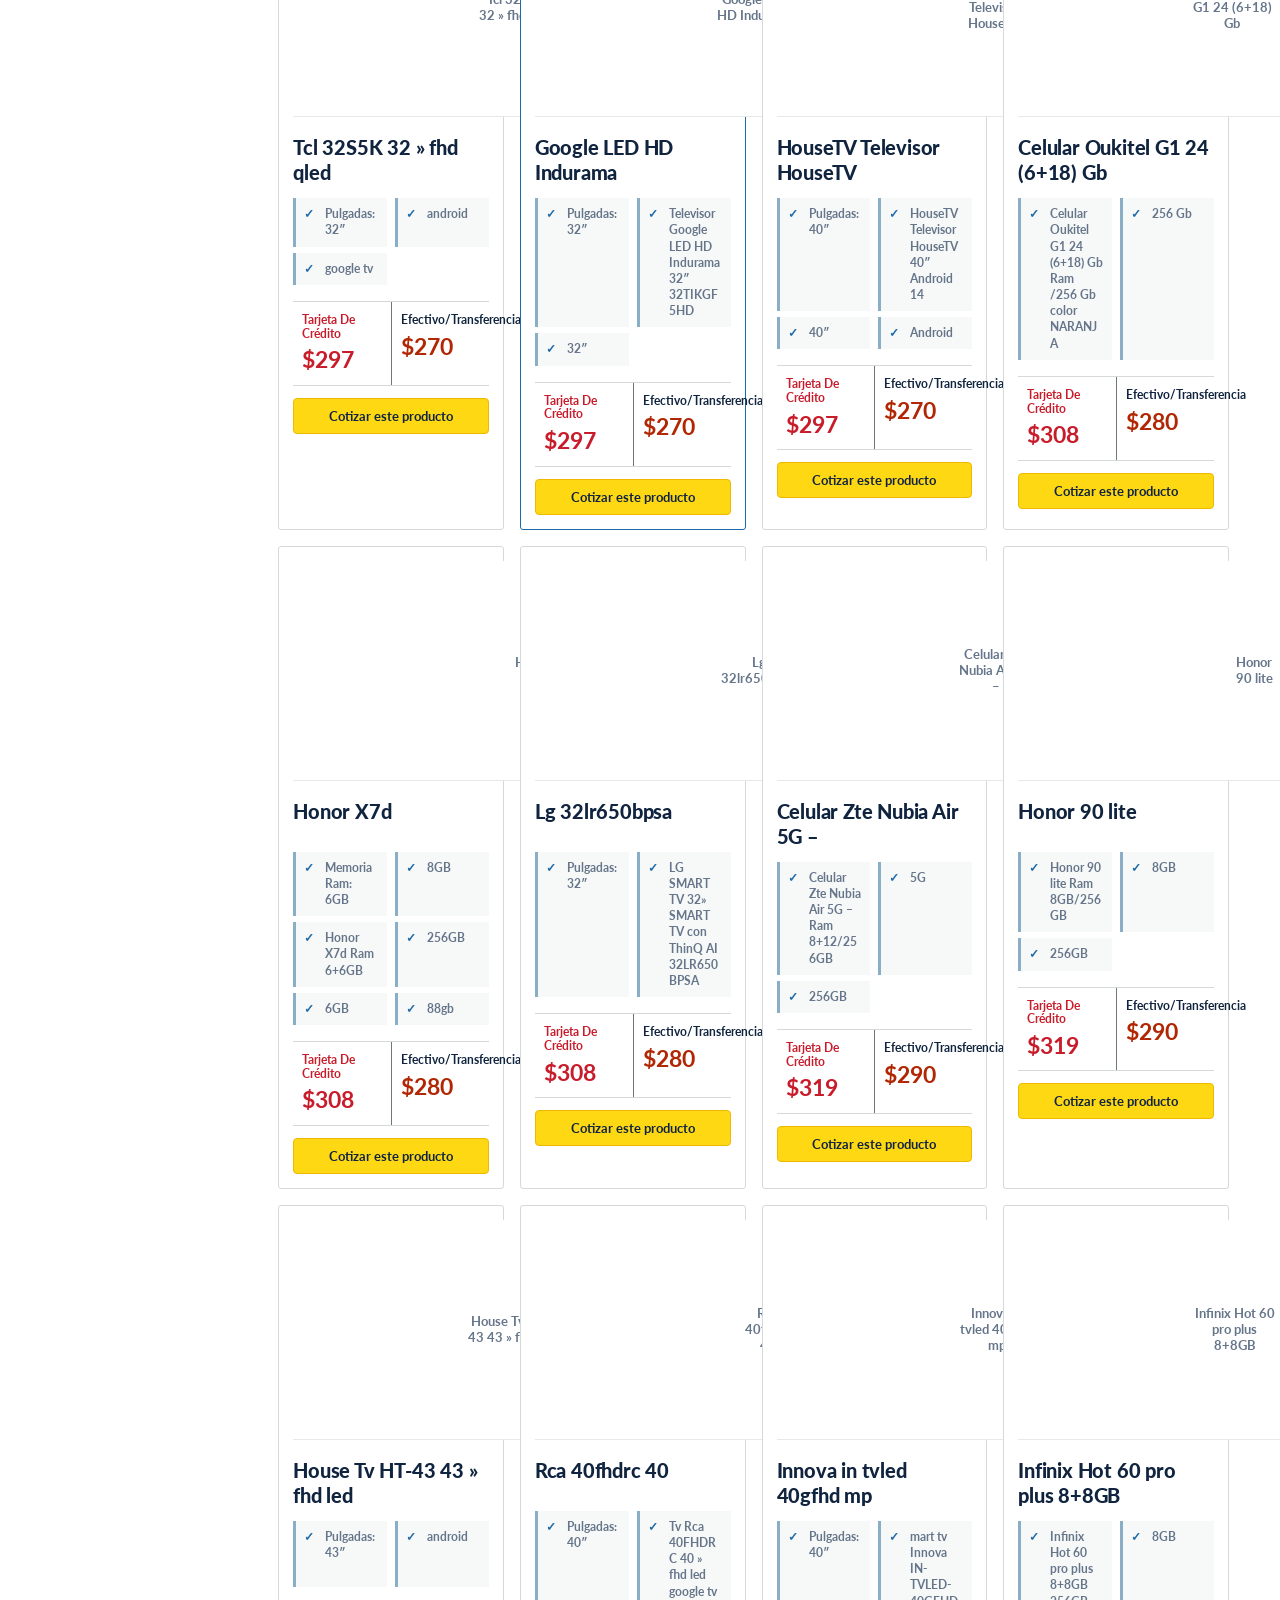
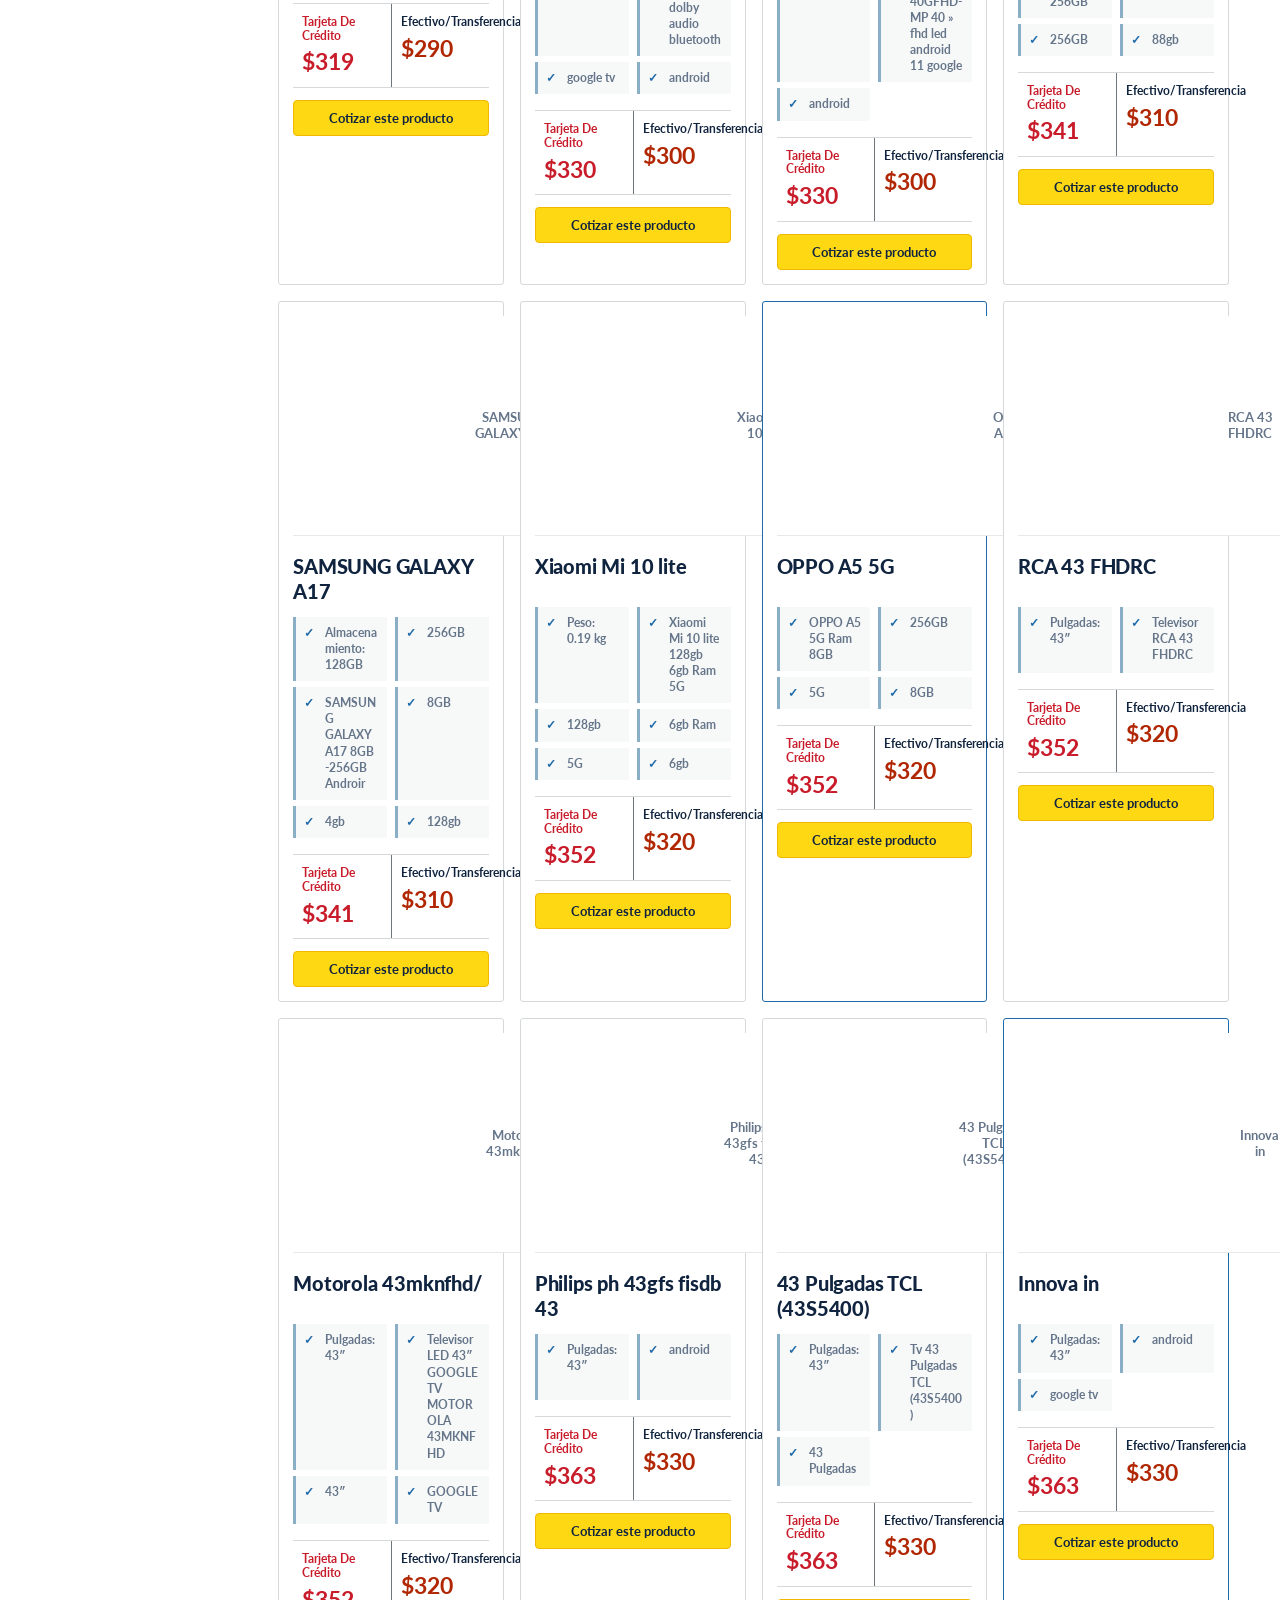
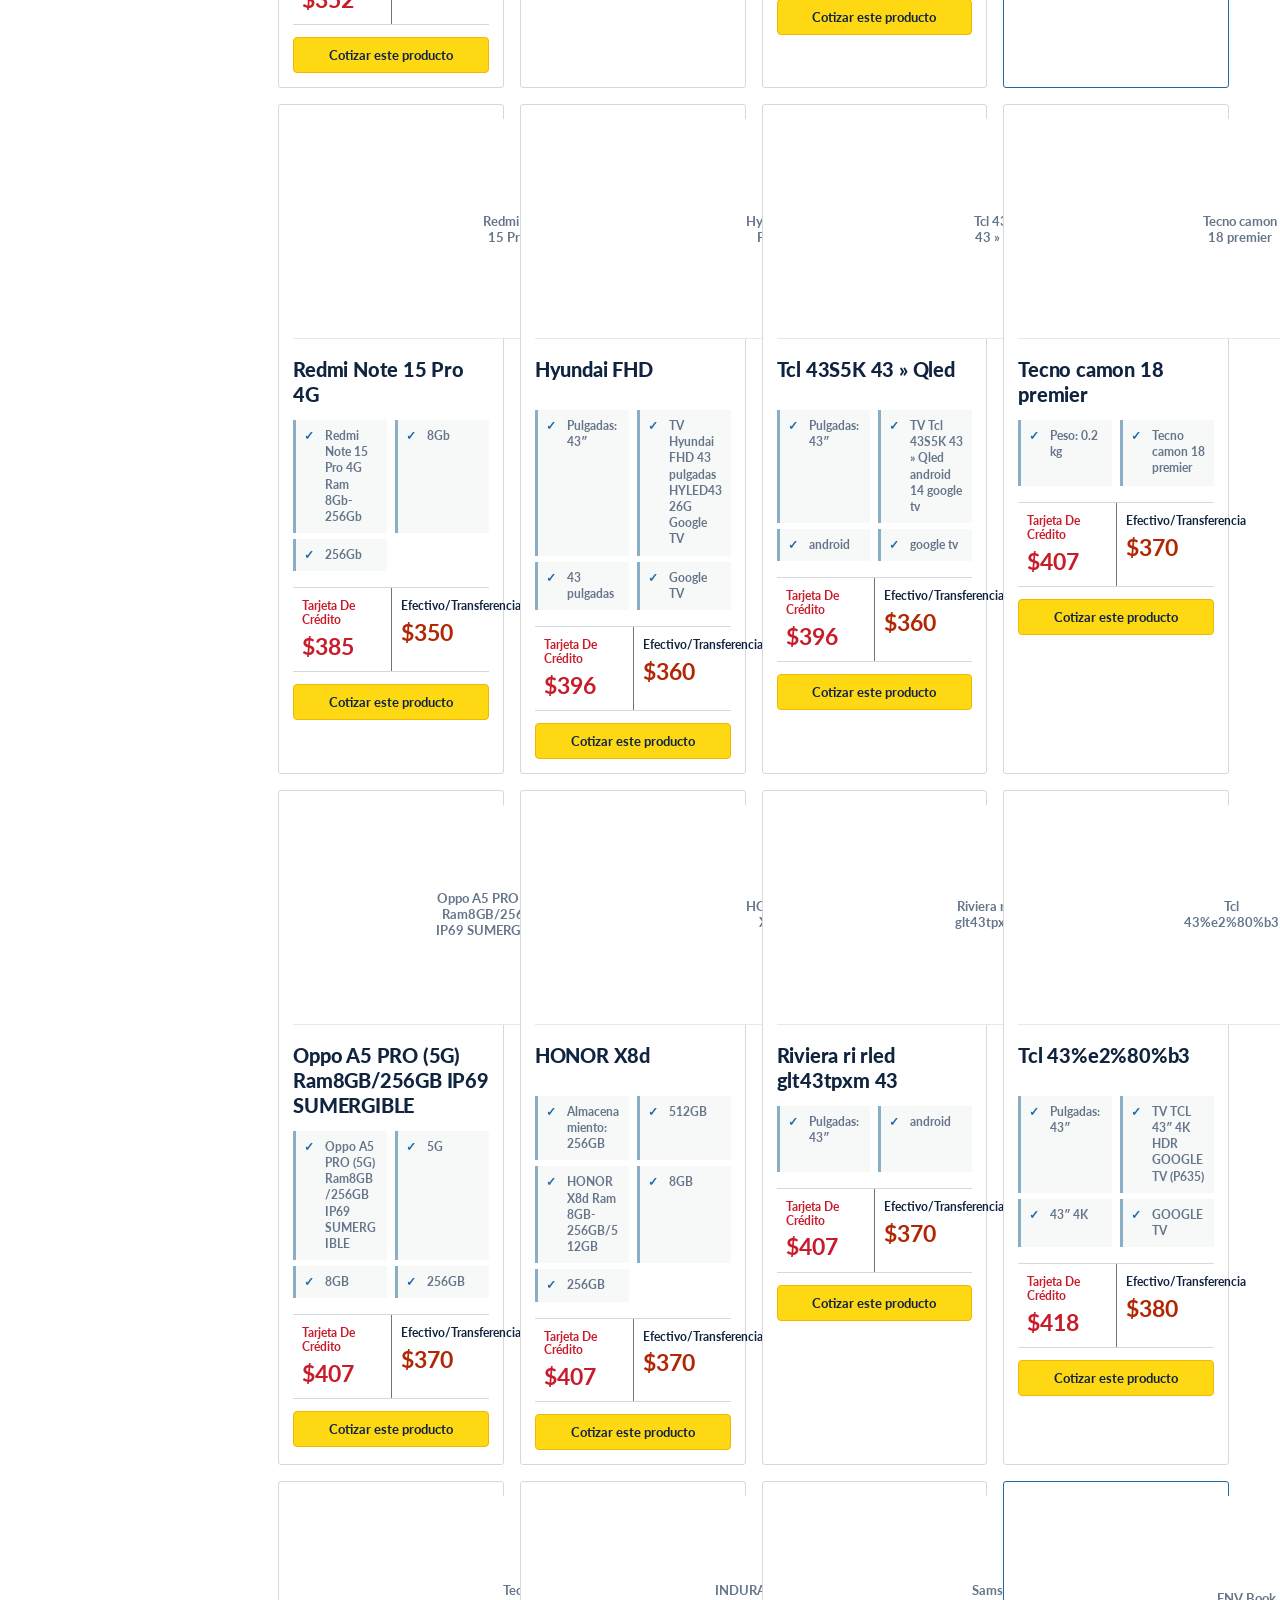
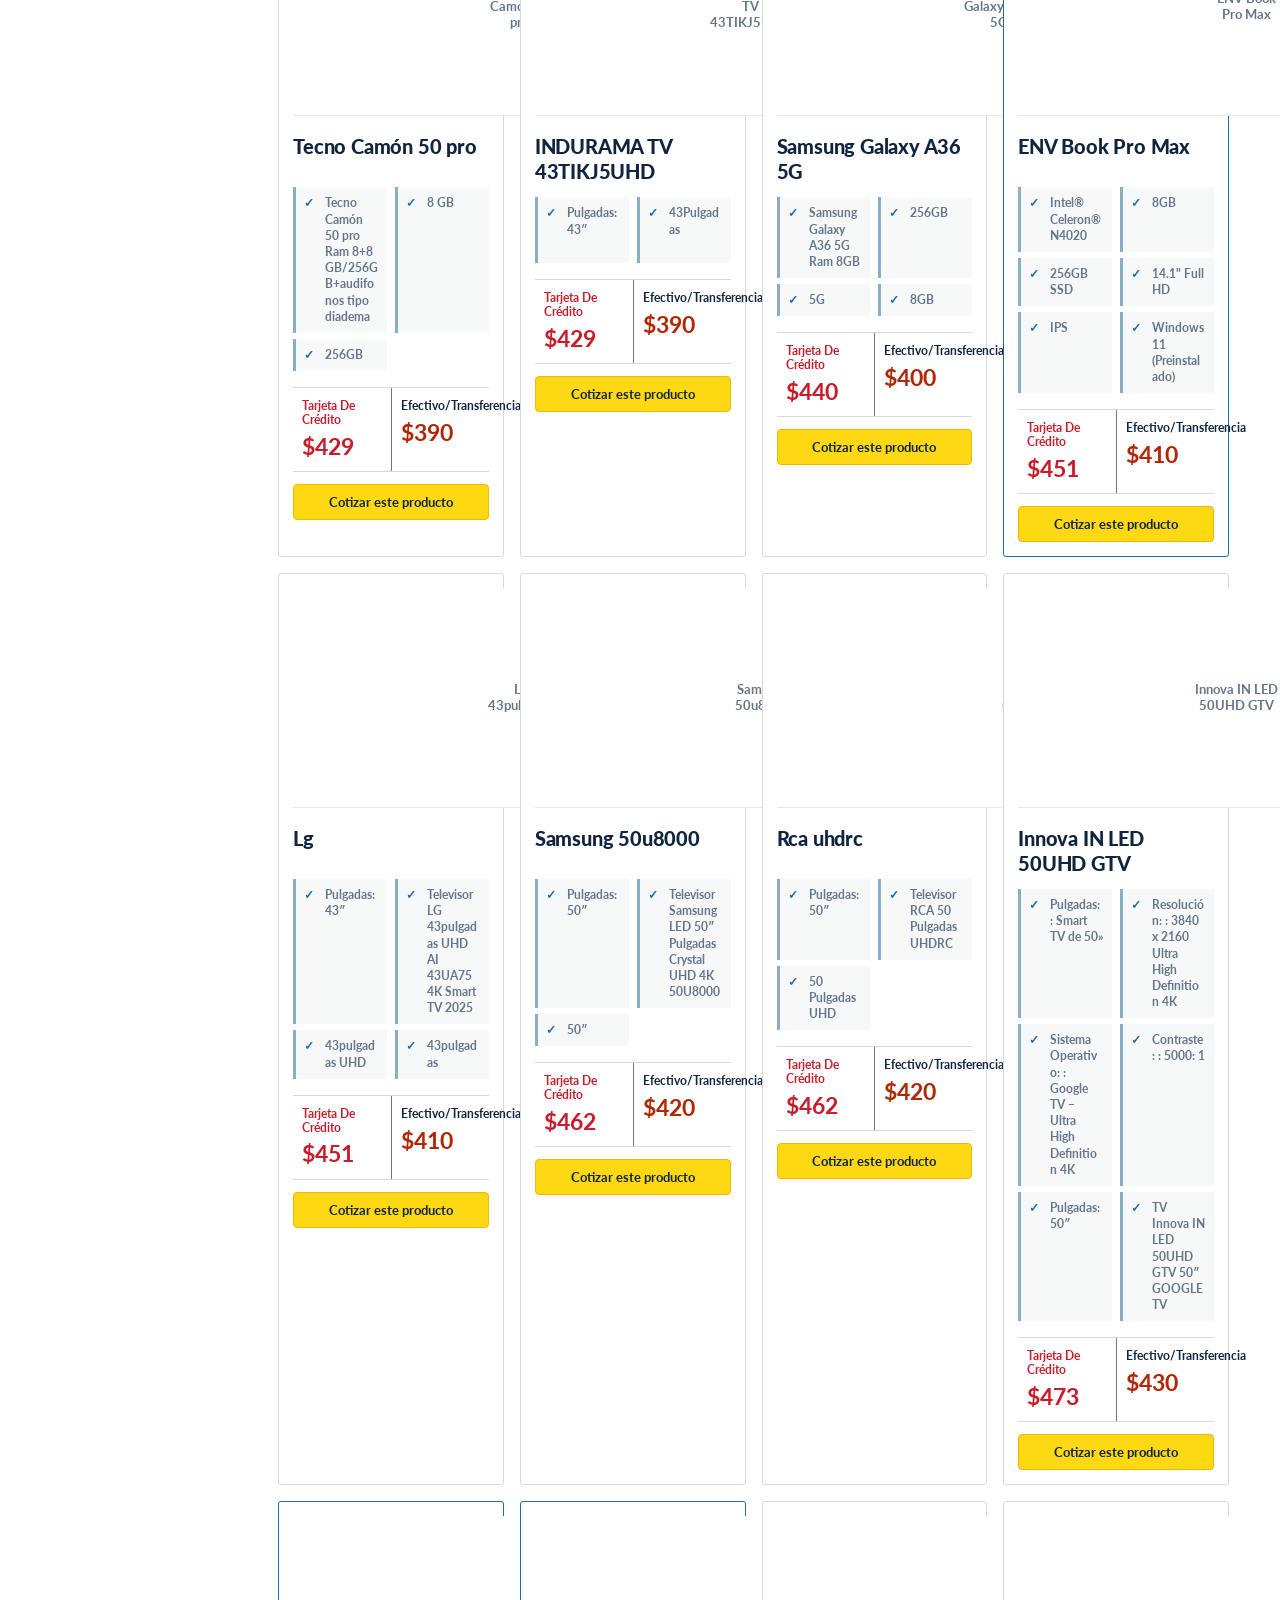
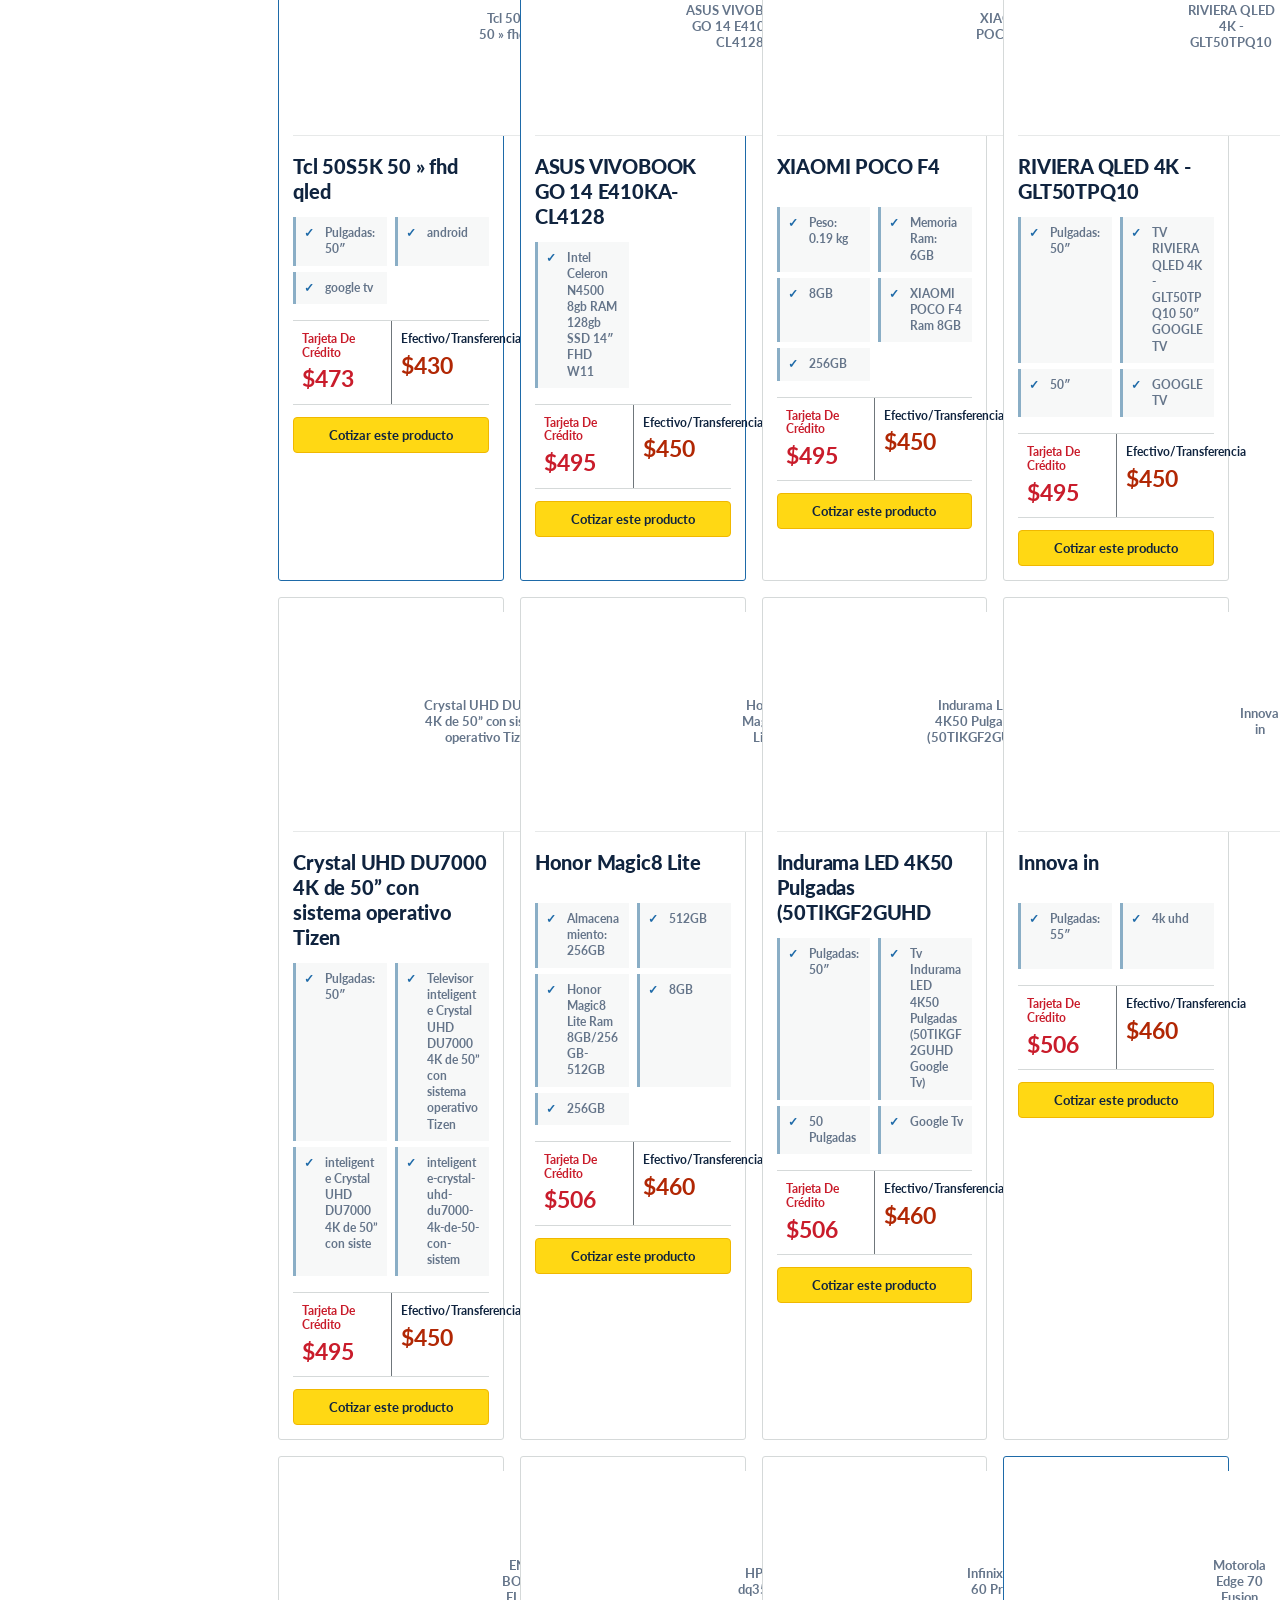
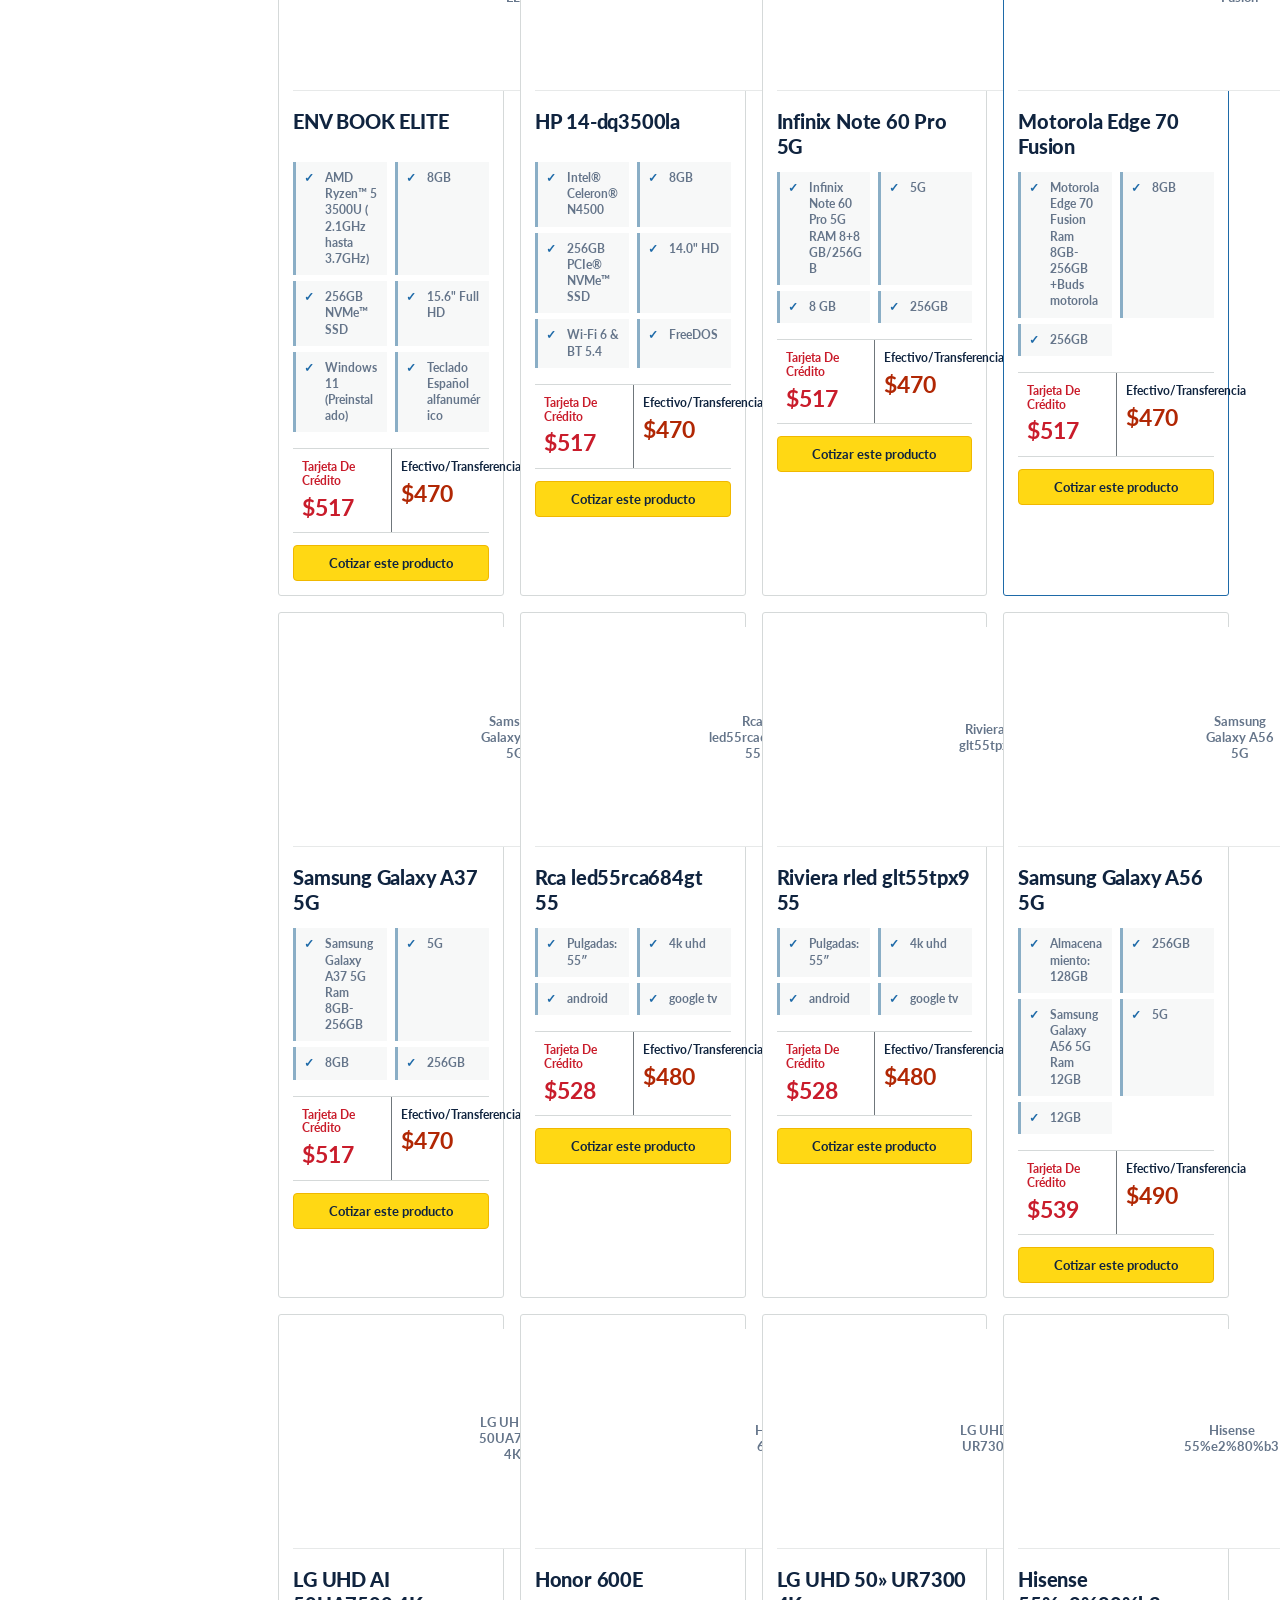
==== commit cd7e7846: "Add files via upload" ====
--- a/index.html
+++ b/index.html
@@ -11,14 +11,11 @@
   <link rel="stylesheet" href="style.css">
 </head>
 <body>
-  <div class="announcement"><span>Envíos a todo Ecuador</span><span>Atención personalizada</span><span>Cotiza por WhatsApp</span></div>
-  <header class="header">
+  <div class="announcement"><span>Pagos con débito o crédito +10% sobre el precio final</span><span>Envíos a todo Ecuador</span><span>Cotiza por WhatsApp</span></div>
+  <header class="header marketplace-header">
     <a class="brand" href="#"><span class="brand-mark">A</span><span>AGNEXUSUIO</span></a>
-    <nav class="nav" aria-label="Navegación principal">
-      <a href="#catalogo">Catálogo</a><a href="#beneficios">Beneficios</a><a href="#ayuda">Contacto</a>
-    </nav>
+    <div class="search-wrap"><label class="market-search" id="searchBox"><select id="headerCategory" aria-label="Categoría de búsqueda"><option value="all">Todas</option><option value="computers">Computadoras</option><option value="phones">Celulares</option><option value="tvs">Televisores</option></select><input id="searchInput" type="search" placeholder="Buscar marca, modelo o característica..." autocomplete="off"><button type="button" id="searchSubmit" aria-label="Buscar">⌕</button></label><div class="search-suggestions" id="searchSuggestions" role="listbox" aria-label="Productos encontrados"></div></div>
     <div class="header-actions">
-      <button class="icon-btn" aria-label="Buscar" id="searchToggle">⌕</button>
       <a class="whatsapp-btn" href="https://wa.me/593992217314" target="_blank" rel="noopener">WhatsApp</a>
     </div>
   </header>
@@ -28,27 +25,20 @@
       <div class="hero-copy">
         <div class="eyebrow"><span class="pulse"></span> Tecnología para avanzar</div>
         <h1>Equipos que<br><em>se adaptan</em><br>a tu ritmo.</h1>
-        <p>Computadoras, celulares y televisores seleccionados con precios claros y asesoría directa.</p>
-        <a class="primary-btn" href="#catalogo">Ver catálogo <span>↗</span></a>
+        <p>La tecnología que buscas, al precio que esperas. Encuentra equipos seleccionados, compara lo importante y cotiza con asesoría real.</p>
+        <a class="primary-btn" href="#catalogo">Encuentra tu próximo equipo <span>↗</span></a>
         <div class="hero-meta"><div><strong>100%</strong><small>Precios finales</small></div><div><strong>24h</strong><small>Respuesta rápida</small></div><div><strong>Ecuador</strong><small>Envíos nacionales</small></div></div>
       </div>
       <div class="hero-promo">
-        <div class="promo-card promo-main"><span class="promo-kicker">Compra inteligente</span><strong>Precios finales.</strong><p>Sin sorpresas, sin letras pequeñas.</p><span class="promo-arrow">↗</span></div>
+        <div class="promo-card promo-main"><span class="promo-kicker">Compra con confianza</span><strong>El equipo ideal.</strong><p>Más claridad para decidir. Sin sorpresas al cotizar.</p><span class="promo-arrow">↗</span></div>
         <div class="promo-row"><div class="promo-card"><strong>+90</strong><span>Computadoras</span></div><div class="promo-card"><strong>+50</strong><span>Celulares</span></div><div class="promo-card"><strong>+80</strong><span>Televisores</span></div></div>
-        <div class="promo-note">Cotiza hoy · recibe atención personalizada</div>
+        <div class="promo-note">Compara · decide · disfruta</div>
       </div>
     </section>
 
     <section class="catalog" id="catalogo">
-      <div class="section-heading"><div><div class="eyebrow">Catálogo destacado</div><h2 id="catalogTitle">Tecnología lista para ti</h2><p class="tax-note">Precios finales. Cotiza directamente por WhatsApp.</p></div></div>
-      <nav class="category-tabs" aria-label="Categorías de productos">
-        <button class="category-tab active" type="button" data-category="all">Todos</button>
-        <button class="category-tab" type="button" data-category="computers">Computadoras</button>
-        <button class="category-tab" type="button" data-category="phones">Celulares</button>
-        <button class="category-tab" type="button" data-category="tvs">Televisores</button>
-      </nav>
-      <div class="catalog-tools"><label class="search-box" id="searchBox"><span>⌕</span><input id="searchInput" type="search" placeholder="Buscar equipos..."></label><select id="priceFilter" aria-label="Filtrar por precio"><option value="all">Cualquier precio</option><option value="0-200">Hasta $200</option><option value="201-400">$201 a $400</option><option value="401-600">$401 a $600</option><option value="601-plus">Más de $600</option></select><select id="sortSelect" aria-label="Ordenar productos"><option value="price">Menor precio</option><option value="popular">Destacados</option></select></div>
-      <div class="product-grid catalog-grid" id="productGrid"></div>
+      <div class="market-heading"><div><div class="eyebrow">Elige mejor, compra seguro</div><h2 id="catalogTitle">Tecnología que mueve tus días</h2><p class="tax-note">Precios finales · características claras · atención personalizada.</p></div><button class="mobile-filter" id="mobileFilter" type="button">☰ Filtros</button></div>
+      <div class="market-layout"><aside class="filters" id="filters"><strong>Filtrar resultados</strong><div class="filter-group"><span>Categoría</span><label><input type="radio" name="sideCategory" value="all" checked> Todos</label><label><input type="radio" name="sideCategory" value="computers"> Computadoras</label><label><input type="radio" name="sideCategory" value="phones"> Celulares</label><label><input type="radio" name="sideCategory" value="tvs"> Televisores</label></div><div class="filter-group"><span>Precio</span><select id="priceFilter" aria-label="Filtrar por precio"><option value="all">Cualquier precio</option><option value="0-200">Hasta $200</option><option value="201-400">$201 a $400</option><option value="401-600">$401 a $600</option><option value="601-plus">Más de $600</option></select></div></aside><div class="results"><div class="results-toolbar"><span id="resultCount"></span><label>Ordenar por <select id="sortSelect" aria-label="Ordenar productos"><option value="price">Menor precio</option><option value="popular">Destacados</option></select></label></div><div class="product-grid catalog-grid" id="productGrid"></div></div></div>
       <p class="empty-state" id="emptyState">No encontramos equipos con esos criterios.</p>
     </section>
 
@@ -58,7 +48,7 @@
       <div class="benefit"><span class="benefit-icon">✓</span><div><h3>Respaldo AGNEXUSUIO</h3><p>Asesoría cercana antes y después de tu compra.</p></div></div>
     </section>
 
-    <section class="banner" id="ayuda"><div><div class="eyebrow">¿Necesitas una mano?</div><h2>Hablemos de<br>tu próximo equipo.</h2></div><div class="banner-right"><p>Escríbenos y recibe una recomendación clara según tus necesidades.</p><a class="light-btn" href="https://wa.me/593992217314" target="_blank" rel="noopener">Cotizar por WhatsApp <span>↗</span></a></div></section>
+    <section class="banner" id="ayuda"><div><div class="eyebrow">Tu próxima compra empieza aquí</div><h2>Haz que la tecnología<br>trabaje para ti.</h2></div><div class="banner-right"><p>Cuéntanos qué necesitas y te ayudamos a elegir un equipo que sí encaje contigo.</p><a class="light-btn" href="https://wa.me/593992217314" target="_blank" rel="noopener">Quiero asesoría <span>↗</span></a></div></section>
   </main>
   <footer><a class="brand" href="#"><span class="brand-mark">A</span><span>AGNEXUSUIO</span></a><span>© 2026 AGNEXUSUIO</span><span>contacto@agnexusuio.com · +593 99 221 7314</span></footer>
 
--- a/style.css
+++ b/style.css
@@ -1,4 +1,4 @@
-:root{--ink:#10243f;--muted:#65758a;--paper:#f5f9fc;--blue:#1e6aa8;--blue-soft:#dcecf7;--line:#d8e3ec;--dark:#0d2947}*{box-sizing:border-box}html{scroll-behavior:smooth}body{margin:0;background:var(--paper);color:var(--ink);font-family:"Lato",sans-serif}.announcement{min-height:30px;background:var(--blue-soft);display:flex;justify-content:center;gap:55px;align-items:center;font-size:10px;font-weight:700;letter-spacing:.12em;text-transform:uppercase}.header{height:76px;display:flex;align-items:center;justify-content:space-between;padding:0 6.5%;border-bottom:1px solid var(--line);background:#fff;position:relative;z-index:4}.brand{display:flex;align-items:center;gap:10px;text-decoration:none;color:var(--ink);font:900 21px "Lato",sans-serif;letter-spacing:.04em}.brand-mark{display:grid;place-items:center;width:29px;height:29px;border-radius:9px 9px 9px 2px;color:#fff;background:var(--blue);font-size:17px}.nav{display:flex;gap:38px;margin-left:9%}.nav a{color:var(--muted);font-size:13px;text-decoration:none}.nav a:hover{color:var(--blue)}.header-actions{display:flex;gap:15px;align-items:center}.icon-btn{border:0;background:none;cursor:pointer;font:400 27px "Lato"}.whatsapp-btn{background:var(--blue);color:#fff;border-radius:22px;padding:11px 16px;font-size:12px;font-weight:700;text-decoration:none}.hero{min-height:500px;display:grid;grid-template-columns:46% 54%;padding:78px 6.5% 48px;overflow:hidden}.eyebrow{color:var(--blue);font-size:11px;font-weight:900;letter-spacing:.17em;text-transform:uppercase}.pulse{display:inline-block;width:7px;height:7px;border-radius:50%;background:var(--blue);margin:0 8px 1px 0}.hero h1{font:900 clamp(46px,6vw,78px)/.98 "Lato",sans-serif;letter-spacing:-.055em;margin:18px 0 22px}.hero h1 em{color:var(--blue);font-style:normal}.hero-copy>p{max-width:410px;color:var(--muted);font-size:16px;line-height:1.6;margin-bottom:30px}.primary-btn,.light-btn{display:inline-flex;align-items:center;gap:25px;text-decoration:none;font-size:13px;font-weight:900}.primary-btn{background:var(--ink);color:#fff;border-radius:5px;padding:15px 17px}.primary-btn span,.light-btn span{font-size:18px}.hero-meta{display:flex;gap:31px;margin-top:62px}.hero-meta div{border-left:1px solid var(--line);padding-left:13px}.hero-meta strong{display:block;font:900 18px "Lato"}.hero-meta small{display:block;color:var(--muted);font-size:10px;margin-top:4px}.hero-art{position:relative;min-height:385px}.shape{position:absolute;border-radius:50%}.shape-back{width:450px;height:450px;top:-25px;left:11%;background:#e2eef6}.shape-front{width:230px;height:230px;top:180px;right:2%;background:#b9d9ec}.hero-laptop{position:absolute;top:45px;left:18%;width:min(440px,78%);transform:rotate(-8deg);filter:drop-shadow(25px 30px 14px rgba(16,36,63,.18))}.screen{height:255px;background:#203b58;border:9px solid #10243f;border-bottom:5px solid #10243f;border-radius:13px 13px 4px 4px;position:relative;overflow:hidden}.screen-glow{position:absolute;width:220px;height:300px;right:-50px;top:-100px;transform:rotate(35deg);background:linear-gradient(130deg,transparent,#9fcce6,transparent);opacity:.75}.screen:after{content:"";position:absolute;inset:0;background:linear-gradient(135deg,#5d8eaf,#10243f 64%);mix-blend-mode:screen;opacity:.45}.screen-label{position:absolute;z-index:1;left:25px;bottom:26px;color:#d8efff;font-size:18px;letter-spacing:.12em;line-height:1.1}.screen-label b{color:#fff;font-size:9px;letter-spacing:.2em}.screen-corner{position:absolute;z-index:1;right:20px;top:18px;color:#fff;font-size:11px}.base{height:17px;background:linear-gradient(#c6d4de,#8299a9);clip-path:polygon(5% 0,95% 0,100% 100%,0 100%);position:relative}.trackpad{display:block;width:94px;height:8px;background:#728a9c;margin:1px auto;border-radius:0 0 5px 5px}.float-tag{position:absolute;background:#fff;padding:12px 16px;box-shadow:0 10px 25px #10243f18;font-size:11px;font-weight:700}.tag-price{top:25px;right:1%;transform:rotate(4deg)}.tag-price span{display:block;color:var(--muted);font-size:9px;font-weight:400}.tag-price strong{font:900 22px "Lato"}.tag-delivery{bottom:16px;left:3%;transform:rotate(-3deg);border-left:3px solid var(--blue)}.tag-delivery span{color:var(--blue);margin-right:5px}.catalog{padding:74px 6.5% 88px;background:#fff}.section-heading{display:flex;justify-content:space-between;align-items:end;margin-bottom:35px}.section-heading h2,.banner h2{font:900 43px/.95 "Lato";letter-spacing:-.04em;margin:13px 0 0}.tax-note{color:var(--muted);font-size:11px;margin:10px 0 0}.catalog-tools{display:flex;gap:10px;flex-wrap:wrap;justify-content:flex-end}.search-box{display:flex;align-items:center;gap:8px;border-bottom:1px solid var(--line);padding:7px 3px}.search-box span{font-size:20px}.search-box input{border:0;background:none;outline:0;font:13px "Lato";width:145px}.catalog select{border:1px solid var(--line);border-radius:4px;padding:0 13px;background:#fff;color:var(--muted);font:12px "Lato"}.product-grid{display:grid;grid-template-columns:repeat(3,1fr);gap:18px}.product-card{position:relative;border:1px solid var(--line);padding:18px 18px 21px;transition:.25s;background:#fff;border-radius:7px}.product-card:hover{transform:translateY(-4px);box-shadow:0 17px 30px #10243f12}.product-card.featured{border-color:var(--blue)}.badge{position:absolute;z-index:1;top:12px;left:12px;background:var(--blue);color:#fff;padding:6px 9px;border-radius:3px;font-size:9px;font-weight:900;letter-spacing:.08em;text-transform:uppercase}.product-image{height:205px;background:#f3f8fb;display:grid;place-items:center;margin-bottom:18px;overflow:hidden;position:relative;border-radius:5px}.product-photo{width:100%;height:100%;object-fit:contain;mix-blend-mode:multiply;transition:transform .3s}.product-card:hover .product-photo{transform:scale(1.05)}.product-photo.image-error{display:none}.image-fallback{color:var(--muted);font:700 13px "Lato";padding:20px;text-align:center}.product-label{color:var(--blue);font-size:10px;font-weight:900;letter-spacing:.12em;text-transform:uppercase}.product-card h3{font:900 19px "Lato";margin:8px 0}.specs{color:var(--muted);font-size:11px;line-height:1.6;margin:0;min-height:37px}.card-bottom{align-items:center;border-top:1px solid var(--line);display:flex;justify-content:space-between;margin-top:17px;padding-top:15px}.price{font:900 25px "Lato";letter-spacing:-.04em}.price small{color:var(--muted);display:block;font:400 10px "Lato";letter-spacing:0}.quote-btn{background:var(--blue);border-radius:4px;color:#fff;text-decoration:none;font:700 12px "Lato";padding:11px 13px}.quote-btn:hover{background:var(--ink)}.empty-state{display:none;color:var(--muted);padding:30px 0}.benefits{display:grid;grid-template-columns:repeat(3,1fr);gap:30px;padding:62px 6.5%;background:var(--paper)}.benefit{display:flex;gap:15px}.benefit-icon{display:grid;place-items:center;width:37px;height:37px;border:1px solid var(--blue);color:var(--blue);border-radius:50%;font-size:17px;flex:none}.benefit h3{font:900 15px "Lato";margin:0 0 6px}.benefit p{margin:0;color:var(--muted);font-size:11px;line-height:1.5}.banner{margin:0 6.5% 80px;padding:54px 6%;background:var(--dark);color:#fff;display:flex;justify-content:space-between;align-items:end;border-radius:7px}.banner .eyebrow{color:#b9d9ec}.banner h2{font-size:54px}.banner-right{max-width:300px}.banner-right p{color:#c4d6e5;font-size:13px;line-height:1.6}.light-btn{background:#dcecf7;color:var(--ink);padding:14px 16px;margin-top:12px}.light-btn span{margin-left:20px}footer{display:flex;justify-content:space-between;align-items:center;padding:27px 6.5%;border-top:1px solid var(--line);color:var(--muted);font-size:10px}footer .brand{font-size:18px}footer .brand-mark{width:23px;height:23px;font-size:15px}@media(max-width:780px){.announcement{gap:10px;font-size:8px;padding:0 10px}.announcement span:nth-child(2){display:none}.header{padding:0 5%;height:70px}.nav{display:none}.hero{display:block;padding:60px 5% 35px}.hero h1{font-size:55px}.hero-art{margin-top:40px;min-height:320px}.hero-laptop{left:13%;width:80%}.screen{height:210px}.shape-back{width:330px;height:330px;left:5%}.hero-meta{margin-top:40px;gap:15px}.catalog{padding:60px 5%}.section-heading{display:block}.section-heading h2{font-size:35px;margin-bottom:24px}.catalog-tools{justify-content:stretch}.catalog-tools>*{flex:1 1 45%}.search-box{flex:1 1 100%!important}.product-grid{grid-template-columns:1fr}.product-image{height:230px}.benefits{grid-template-columns:1fr;padding:50px 5%}.banner{margin:0 5% 60px;padding:40px 8%;display:block}.banner h2{font-size:42px}.banner-right{margin-top:25px}footer{padding:25px 5%;flex-wrap:wrap;gap:15px}}
+:root{--ink:#10243f;--muted:#65758a;--paper:#f5f9fc;--blue:#1e6aa8;--blue-soft:#dcecf7;--line:#d8e3ec;--dark:#0d2947}*{box-sizing:border-box}html{scroll-behavior:smooth}body{margin:0;background:var(--paper);color:var(--ink);font-family:"Lato",sans-serif}.announcement{min-height:30px;background:var(--blue-soft);display:flex;justify-content:center;gap:55px;align-items:center;font-size:10px;font-weight:700;letter-spacing:.12em;text-transform:uppercase}.header{height:76px;display:flex;align-items:center;justify-content:space-between;padding:0 6.5%;border-bottom:1px solid var(--line);background:#fff;position:relative;z-index:4}.brand{display:flex;align-items:center;gap:10px;text-decoration:none;color:var(--ink);font:900 21px "Lato",sans-serif;letter-spacing:.04em}.brand-mark{display:grid;place-items:center;width:29px;height:29px;border-radius:9px 9px 9px 2px;color:#fff;background:var(--blue);font-size:17px}.nav{display:flex;gap:38px;margin-left:9%}.nav a{color:var(--muted);font-size:13px;text-decoration:none}.nav a:hover{color:var(--blue)}.header-actions{display:flex;gap:15px;align-items:center}.icon-btn{border:0;background:none;cursor:pointer;font:400 27px "Lato"}.whatsapp-btn{background:var(--blue);color:#fff;border-radius:22px;padding:11px 16px;font-size:12px;font-weight:700;text-decoration:none}.hero{min-height:500px;display:grid;grid-template-columns:46% 54%;padding:78px 6.5% 48px;overflow:hidden}.eyebrow{color:var(--blue);font-size:11px;font-weight:900;letter-spacing:.17em;text-transform:uppercase}.pulse{display:inline-block;width:7px;height:7px;border-radius:50%;background:var(--blue);margin:0 8px 1px 0}.hero h1{font:900 clamp(46px,6vw,78px)/.98 "Lato",sans-serif;letter-spacing:-.055em;margin:18px 0 22px}.hero h1 em{color:var(--blue);font-style:normal}.hero-copy>p{max-width:410px;color:var(--muted);font-size:16px;line-height:1.6;margin-bottom:30px}.primary-btn,.light-btn{display:inline-flex;align-items:center;gap:25px;text-decoration:none;font-size:13px;font-weight:900}.primary-btn{background:var(--ink);color:#fff;border-radius:5px;padding:15px 17px}.primary-btn span,.light-btn span{font-size:18px}.hero-meta{display:flex;gap:31px;margin-top:62px}.hero-meta div{border-left:1px solid var(--line);padding-left:13px}.hero-meta strong{display:block;font:900 18px "Lato"}.hero-meta small{display:block;color:var(--muted);font-size:10px;margin-top:4px}.hero-art{position:relative;min-height:385px}.shape{position:absolute;border-radius:50%}.shape-back{width:450px;height:450px;top:-25px;left:11%;background:#e2eef6}.shape-front{width:230px;height:230px;top:180px;right:2%;background:#b9d9ec}.hero-laptop{position:absolute;top:45px;left:18%;width:min(440px,78%);transform:rotate(-8deg);filter:drop-shadow(25px 30px 14px rgba(16,36,63,.18))}.screen{height:255px;background:#203b58;border:9px solid #10243f;border-bottom:5px solid #10243f;border-radius:13px 13px 4px 4px;position:relative;overflow:hidden}.screen-glow{position:absolute;width:220px;height:300px;right:-50px;top:-100px;transform:rotate(35deg);background:linear-gradient(130deg,transparent,#9fcce6,transparent);opacity:.75}.screen:after{content:"";position:absolute;inset:0;background:linear-gradient(135deg,#5d8eaf,#10243f 64%);mix-blend-mode:screen;opacity:.45}.screen-label{position:absolute;z-index:1;left:25px;bottom:26px;color:#d8efff;font-size:18px;letter-spacing:.12em;line-height:1.1}.screen-label b{color:#fff;font-size:9px;letter-spacing:.2em}.screen-corner{position:absolute;z-index:1;right:20px;top:18px;color:#fff;font-size:11px}.base{height:17px;background:linear-gradient(#c6d4de,#8299a9);clip-path:polygon(5% 0,95% 0,100% 100%,0 100%);position:relative}.trackpad{display:block;width:94px;height:8px;background:#728a9c;margin:1px auto;border-radius:0 0 5px 5px}.float-tag{position:absolute;background:#fff;padding:12px 16px;box-shadow:0 10px 25px #10243f18;font-size:11px;font-weight:700}.tag-price{top:25px;right:1%;transform:rotate(4deg)}.tag-price span{display:block;color:var(--muted);font-size:9px;font-weight:400}.tag-price strong{font:900 22px "Lato"}.tag-delivery{bottom:16px;left:3%;transform:rotate(-3deg);border-left:3px solid var(--blue)}.tag-delivery span{color:var(--blue);margin-right:5px}.catalog{padding:74px 6.5% 88px;background:#fff}.section-heading{display:flex;justify-content:space-between;align-items:end;margin-bottom:35px}.section-heading h2,.banner h2{font:900 43px/.95 "Lato";letter-spacing:-.04em;margin:13px 0 0}.tax-note{color:var(--muted);font-size:11px;margin:10px 0 0}.catalog-tools{display:flex;gap:10px;flex-wrap:wrap;justify-content:flex-end}.search-box{display:flex;align-items:center;gap:8px;border-bottom:1px solid var(--line);padding:7px 3px}.search-box span{font-size:20px}.search-box input{border:0;background:none;outline:0;font:13px "Lato";width:145px}.catalog select{border:1px solid var(--line);border-radius:4px;padding:0 13px;background:#fff;color:var(--muted);font:12px "Lato"}.product-grid{display:grid;grid-template-columns:repeat(3,1fr);gap:18px}.product-card{position:relative;border:1px solid var(--line);padding:18px 18px 21px;transition:.25s;background:#fff;border-radius:7px}.product-card:hover{transform:translateY(-4px);box-shadow:0 17px 30px #10243f12}.product-card.featured{border-color:var(--blue)}.badge{position:absolute;z-index:1;top:12px;left:12px;background:var(--blue);color:#fff;padding:6px 9px;border-radius:3px;font-size:9px;font-weight:900;letter-spacing:.08em;text-transform:uppercase}.product-image{height:230px;background:#f3f8fb;display:grid;place-items:center;margin-bottom:18px;overflow:hidden;position:relative;border-radius:5px;padding:12px}.product-image-link{display:grid;place-items:center;width:100%;height:100%}.product-photo{display:block;width:100%;height:100%;max-width:100%;max-height:100%;object-fit:contain;mix-blend-mode:multiply;transition:transform .3s}.product-card:hover .product-photo{transform:scale(1.05)}.product-photo.image-error{display:none}.image-fallback{color:var(--muted);font:700 13px "Lato";padding:20px;text-align:center}.product-label{color:var(--blue);font-size:10px;font-weight:900;letter-spacing:.12em;text-transform:uppercase}.product-card h3{font:900 19px "Lato";margin:8px 0 12px}.specs{display:grid;grid-template-columns:1fr 1fr;gap:7px 10px;color:var(--ink);font-size:11px;line-height:1.3;margin:0;min-height:66px;padding:0;list-style:none}.specs li{background:var(--paper);border-left:3px solid var(--blue);padding:7px 8px;font-weight:700}.card-bottom{align-items:center;border-top:1px solid var(--line);display:flex;justify-content:space-between;margin-top:17px;padding-top:15px}.price{font:900 25px "Lato";letter-spacing:-.04em}.price small{color:var(--muted);display:block;font:400 10px "Lato";letter-spacing:0}.quote-btn{background:var(--blue);border-radius:4px;color:#fff;text-decoration:none;font:700 12px "Lato";padding:11px 13px}.quote-btn:hover{background:var(--ink)}.empty-state{display:none;color:var(--muted);padding:30px 0}.benefits{display:grid;grid-template-columns:repeat(3,1fr);gap:30px;padding:62px 6.5%;background:var(--paper)}.benefit{display:flex;gap:15px}.benefit-icon{display:grid;place-items:center;width:37px;height:37px;border:1px solid var(--blue);color:var(--blue);border-radius:50%;font-size:17px;flex:none}.benefit h3{font:900 15px "Lato";margin:0 0 6px}.benefit p{margin:0;color:var(--muted);font-size:11px;line-height:1.5}.banner{margin:0 6.5% 80px;padding:54px 6%;background:var(--dark);color:#fff;display:flex;justify-content:space-between;align-items:end;border-radius:7px}.banner .eyebrow{color:#b9d9ec}.banner h2{font-size:54px}.banner-right{max-width:300px}.banner-right p{color:#c4d6e5;font-size:13px;line-height:1.6}.light-btn{background:#dcecf7;color:var(--ink);padding:14px 16px;margin-top:12px}.light-btn span{margin-left:20px}footer{display:flex;justify-content:space-between;align-items:center;padding:27px 6.5%;border-top:1px solid var(--line);color:var(--muted);font-size:10px}footer .brand{font-size:18px}footer .brand-mark{width:23px;height:23px;font-size:15px}@media(max-width:780px){.announcement{gap:10px;font-size:8px;padding:0 10px}.announcement span:nth-child(2){display:none}.header{padding:0 5%;height:70px}.nav{display:none}.hero{display:block;padding:60px 5% 35px}.hero h1{font-size:55px}.hero-art{margin-top:40px;min-height:320px}.hero-laptop{left:13%;width:80%}.screen{height:210px}.shape-back{width:330px;height:330px;left:5%}.hero-meta{margin-top:40px;gap:15px}.catalog{padding:60px 5%}.section-heading{display:block}.section-heading h2{font-size:35px;margin-bottom:24px}.catalog-tools{justify-content:stretch}.catalog-tools>*{flex:1 1 45%}.search-box{flex:1 1 100%!important}.product-grid{grid-template-columns:1fr}.product-image{height:230px}.benefits{grid-template-columns:1fr;padding:50px 5%}.banner{margin:0 5% 60px;padding:40px 8%;display:block}.banner h2{font-size:42px}.banner-right{margin-top:25px}footer{padding:25px 5%;flex-wrap:wrap;gap:15px}}
 .hero{grid-template-columns:52% 48%;background:linear-gradient(135deg,#fff 0%,#f5f9fc 100%)}
 .hero-promo{align-self:center;max-width:470px;padding:22px}
 .promo-card{background:#fff;border:1px solid var(--line);border-radius:10px;padding:20px;box-shadow:0 15px 35px #10243f0d}
@@ -28,3 +28,112 @@
 @media(max-width:1000px){.category-block .product-grid{grid-template-columns:repeat(3,1fr)}}
 @media(max-width:1000px){.catalog-grid{grid-template-columns:repeat(3,1fr)}}
 @media(max-width:780px){.hero{display:block}.hero-promo{padding:35px 0 5px;max-width:none}.category-heading{align-items:start;gap:15px}.category-heading h3{font-size:25px}.category-heading p{font-size:12px}.category-block .product-grid{grid-template-columns:1fr}.catalog-grid{grid-template-columns:1fr}.category-tabs{margin-right:-5vw;margin-left:-5vw;padding:0 5vw}.category-tab{padding-left:12px;padding-right:12px}.catalog-tools{margin-bottom:24px}}
+/* Caracteristicas compactas y responsive de las tarjetas */
+.specs{display:grid;grid-template-columns:repeat(2,minmax(0,1fr));gap:7px 10px;color:var(--ink);font-size:11px;line-height:1.3;margin:14px 0 0;padding:0;list-style:none}
+.specs li{display:flex;align-items:flex-start;gap:6px;min-width:0;background:var(--paper);border-left:3px solid var(--blue);padding:7px 8px;font-weight:700}
+.specs li>span:last-child{overflow-wrap:anywhere}
+.spec-icon{color:var(--blue);font-size:12px;line-height:1.1;flex:none}
+.card-bottom{margin-top:0}
+@media(max-width:780px){.specs{grid-template-columns:1fr}}
+/* Marketplace layout inspired by familiar ecommerce patterns */
+body{background:#eaeded}
+.announcement{background:#132c47;color:#fff;min-height:34px}
+.marketplace-header{height:auto;min-height:66px;background:#10243f;padding:10px 4%;gap:28px}
+.marketplace-header .brand{color:#fff;flex:none}
+.marketplace-header .brand-mark{background:var(--blue)}
+.market-search{display:flex;align-items:stretch;flex:1;max-width:850px;height:42px;background:#fff;border-radius:4px;overflow:hidden}
+.market-search select{border:0;border-right:1px solid var(--line);background:#f3f4f5;color:var(--muted);padding:0 12px;font-size:12px}
+.market-search input{border:0;outline:0;min-width:0;flex:1;padding:0 14px;font:14px "Lato"}
+.market-search button{border:0;background:#f5b642;color:var(--ink);width:52px;font-size:22px;cursor:pointer}
+.search-wrap{position:relative;flex:1;max-width:850px}
+.search-wrap .market-search{max-width:none}
+.search-suggestions{display:none;position:absolute;z-index:20;top:46px;left:0;right:0;background:#fff;border:1px solid #c7ced3;border-radius:0 0 5px 5px;box-shadow:0 6px 14px #10243f25;overflow:hidden}
+.search-suggestions.is-visible{display:block}
+.search-suggestion{display:flex;justify-content:space-between;align-items:center;width:100%;border:0;border-bottom:1px solid #edf0f1;background:#fff;color:var(--ink);padding:11px 14px;text-align:left;cursor:pointer;font:13px "Lato"}
+.search-suggestion:hover{background:#f1f7fb}
+.search-suggestion strong{color:#b12704;font-size:12px}
+.search-no-results{padding:13px 14px;color:var(--muted);font-size:12px}
+.marketplace-header .whatsapp-btn{background:#25a86b;border-radius:4px;white-space:nowrap}
+.hero{min-height:330px;padding:48px 4%;background:linear-gradient(100deg,#fff 0%,#e5f0f7 100%)}
+.hero h1{font-size:clamp(38px,5vw,66px)}
+.catalog{padding:34px 4% 72px;background:#fff}
+.market-heading{display:flex;justify-content:space-between;align-items:end;margin-bottom:20px}
+.market-heading h2{font:900 32px/.98 "Lato";margin:8px 0 0}
+.category-tabs{background:#fff;border:1px solid var(--line);border-radius:4px;padding:0 8px}
+.market-layout{display:grid;grid-template-columns:205px minmax(0,1fr);gap:22px}
+.filters{align-self:start;background:#fff;border-right:1px solid var(--line);padding:6px 18px 20px 0;color:var(--ink);font-size:13px}
+.filter-group{display:grid;gap:9px;border-top:1px solid var(--line);margin-top:18px;padding-top:14px}
+.filter-group>span{font-weight:900}
+.filter-group label{color:var(--muted);cursor:pointer}
+.filter-group input{accent-color:var(--blue);margin-right:7px}
+.filter-group select{border:1px solid var(--line);padding:9px 6px;color:var(--muted);background:#fff}
+.results-toolbar{display:flex;justify-content:space-between;align-items:center;border-bottom:1px solid var(--line);padding:0 0 12px;margin-bottom:16px;color:var(--muted);font-size:12px}
+.results-toolbar label{display:flex;align-items:center;gap:8px}
+.results-toolbar select{border:1px solid var(--line);border-radius:4px;background:#fff;padding:7px 10px;color:var(--ink)}
+.catalog-grid{grid-template-columns:repeat(4,minmax(0,1fr));gap:16px}
+.product-card{border-color:#d5d9d9;border-radius:3px;padding:14px;background:#fff}
+.product-card:hover{transform:none;box-shadow:0 2px 10px #10243f18}
+.product-image{height:220px;aspect-ratio:4/3;background:#fff;border-bottom:1px solid #e7e9e9;border-radius:0;padding:12px;display:flex;align-items:center;justify-content:center}
+.product-image-link{display:flex;align-items:center;justify-content:center;width:100%;height:100%;min-width:0;min-height:0}
+.product-photo{display:block;width:100%;height:100%;max-width:100%;max-height:100%;object-fit:contain;object-position:50% 50%;mix-blend-mode:multiply;margin:auto}
+.product-image,.product-image-link{align-items:center;justify-content:center}
+.product-photo{margin:auto}
+.product-label{font-size:9px;margin-top:12px}
+.product-card h3{font-size:17px;line-height:1.2;min-height:40px;margin:6px 0}
+.product-card h3{letter-spacing:-.01em}
+.card-bottom{border-top:0;padding-top:0;gap:8px}
+.price{font-size:24px;color:#b12704}
+.price small{color:var(--muted);font-size:10px}
+.quote-btn{background:#ffd814;color:var(--ink);border:1px solid #f0b800;border-radius:18px;padding:9px 12px}
+.quote-btn:hover{background:#f7ca00}
+.price-options{display:grid;grid-template-columns:1fr 1fr;margin-top:16px;border-top:1px solid #d5d9d9;border-bottom:1px solid #d5d9d9}
+.price-option{display:flex;flex-direction:column;padding:11px 9px 12px;min-width:0}
+.price-option+.price-option{border-left:1px solid #6f767b}
+.price-option strong{font-size:11px;line-height:1.15;text-transform:capitalize}
+.price-option b{font-size:21px;line-height:1.1;margin-top:7px}
+.card-price strong,.card-price b{color:#c91c2b}
+.direct-price b{color:#b12704}
+.quote-full{display:block;text-align:center;margin-top:12px;width:100%;border-radius:4px}
+.specs{display:grid;grid-template-columns:repeat(2,minmax(0,1fr));gap:6px 8px;margin:13px 0 0;padding:0;list-style:none;color:var(--muted);font-size:10px;line-height:1.25}
+.specs li{min-width:0;padding:6px 7px;background:#f7f8f8;border-left:3px solid #8aaec6;overflow-wrap:anywhere}
+.specs li::before{content:"✓";color:var(--blue);font-weight:900;margin-right:5px}
+.spec-icon{display:none}
+.specs{margin-top:13px}
+.specs li{background:#f7f8f8;border-left-color:#8aaec6;font-size:10px;padding:6px}
+.mobile-filter{display:none;border:1px solid var(--line);background:#fff;border-radius:4px;padding:9px 12px;color:var(--ink)}
+@media(min-width:1500px){.catalog-grid{grid-template-columns:repeat(5,minmax(0,1fr))}}
+@media(max-width:1200px){.catalog-grid{grid-template-columns:repeat(3,minmax(0,1fr))}}
+@media(max-width:1000px){.catalog-grid{grid-template-columns:repeat(2,minmax(0,1fr))}.marketplace-header{gap:14px}}
+@media(max-width:780px){.announcement{font-size:8px;letter-spacing:.05em}.marketplace-header{flex-wrap:wrap;padding:10px 5%}.marketplace-header .brand{font-size:18px}.search-wrap{order:3;flex-basis:100%;max-width:none}.market-search{max-width:none}.market-search select{display:none}.hero{min-height:260px;padding:38px 5%}.hero-copy>p{font-size:14px}.catalog{padding:30px 5% 60px}.market-heading{align-items:start}.market-heading h2{font-size:26px}.mobile-filter{display:block}.market-layout{display:block}.filters{display:none;border:1px solid var(--line);padding:15px;margin-bottom:16px}.filters.is-open{display:block}.catalog-grid{grid-template-columns:1fr}.results-toolbar{margin-top:14px}.product-image{height:240px;aspect-ratio:4/3;padding:14px}}
+@media(max-width:780px){.specs{grid-template-columns:1fr}.product-card h3{font-size:17px}}
+@media(max-width:420px){.price-option{padding-left:7px;padding-right:7px}.price-option strong{font-size:10px}.price-option b{font-size:19px}}
+/* Jerarquia tipografica legible en escritorio y movil */
+.announcement{font-size:12px}
+.nav a,.filter-group,.results-toolbar,.tax-note{font-size:14px}
+.market-search select{font-size:13px}
+.market-search input{font-size:16px}
+.search-suggestion{font-size:15px;padding:13px 14px}
+.search-suggestion strong{font-size:14px}
+.eyebrow,.product-label,.category-link{font-size:12px}
+.hero-copy>p,.category-heading p,.benefit p,.banner-right p{font-size:15px}
+.market-heading h2{font-size:36px}
+.category-heading h3{font-size:32px}
+.filters>strong,.filter-group>span{font-size:15px}
+.results-toolbar{font-size:14px}
+.product-card h3{font-size:20px;line-height:1.25}
+.specs{font-size:12px;line-height:1.35}
+.specs li{font-size:12px;padding:8px}
+.price-option strong{font-size:12px}
+.price-option b{font-size:23px}
+.quote-btn{font-size:13px}
+.benefit h3{font-size:17px}
+footer{font-size:12px}
+@media(max-width:780px){
+  .announcement{font-size:10px}
+  .market-heading h2{font-size:30px}
+  .category-heading h3{font-size:27px}
+  .product-card h3{font-size:19px}
+  .specs{font-size:13px}
+  .specs li{font-size:13px}
+  .hero-copy>p{font-size:16px}
+}
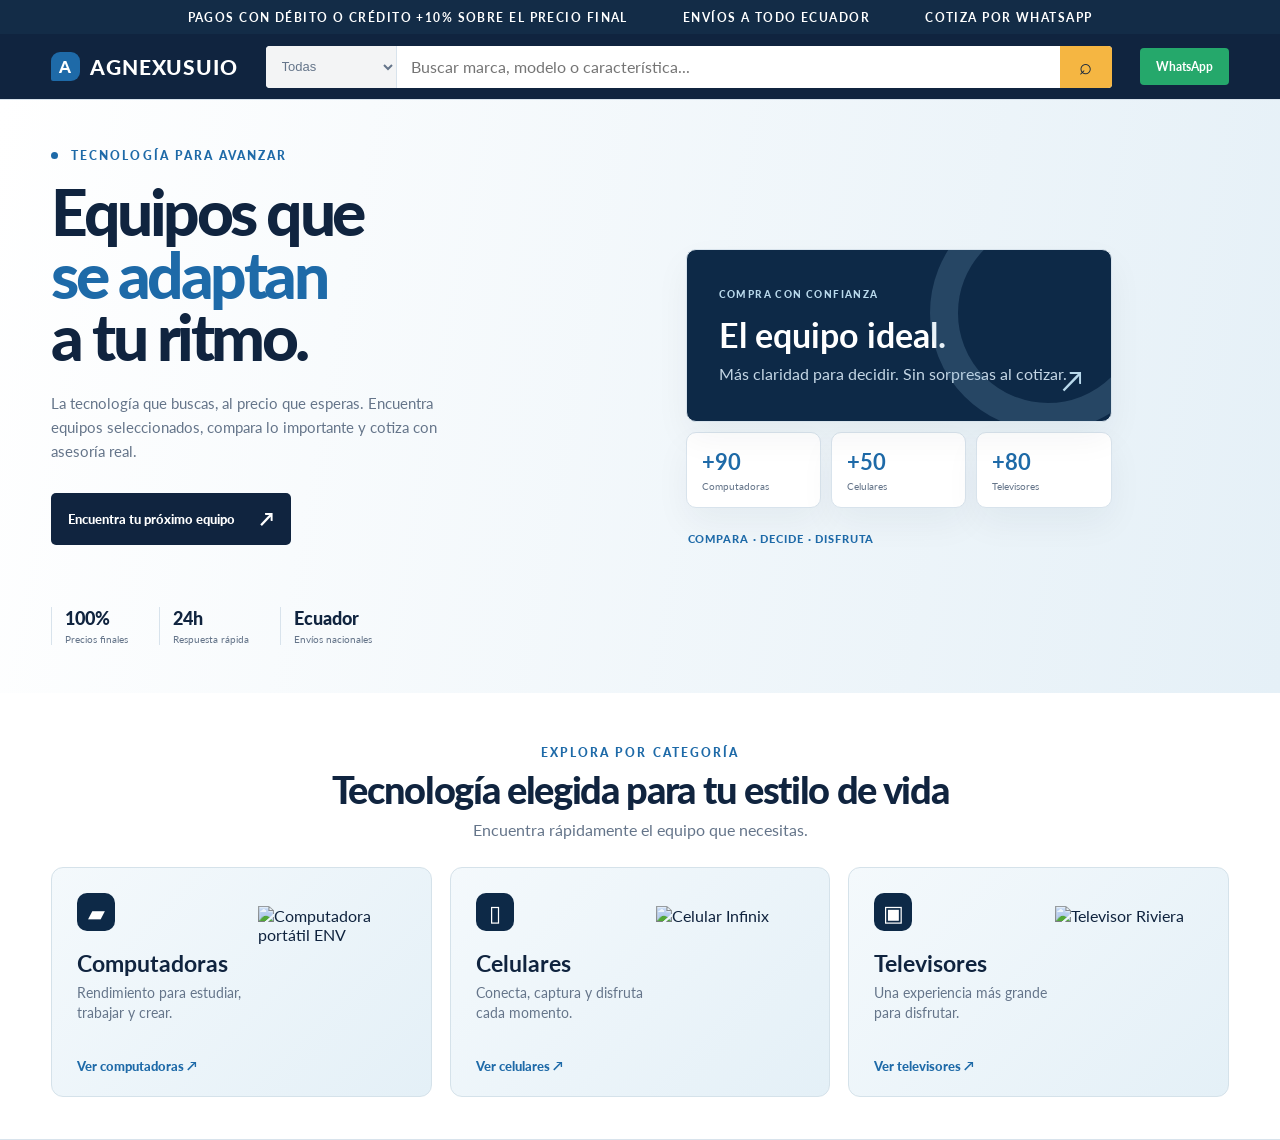
==== commit 1ec9b329: "Add files via upload" ====
--- a/index.html
+++ b/index.html
@@ -26,7 +26,7 @@
         <div class="eyebrow"><span class="pulse"></span> Tecnología para avanzar</div>
         <h1>Equipos que<br><em>se adaptan</em><br>a tu ritmo.</h1>
         <p>La tecnología que buscas, al precio que esperas. Encuentra equipos seleccionados, compara lo importante y cotiza con asesoría real.</p>
-        <a class="primary-btn" href="#catalogo">Encuentra tu próximo equipo <span>↗</span></a>
+        <a class="primary-btn" href="#categorias">Encuentra tu próximo equipo <span>↗</span></a>
         <div class="hero-meta"><div><strong>100%</strong><small>Precios finales</small></div><div><strong>24h</strong><small>Respuesta rápida</small></div><div><strong>Ecuador</strong><small>Envíos nacionales</small></div></div>
       </div>
       <div class="hero-promo">
@@ -36,23 +36,18 @@
       </div>
     </section>
 
-    <section class="catalog" id="catalogo">
-      <div class="market-heading"><div><div class="eyebrow">Elige mejor, compra seguro</div><h2 id="catalogTitle">Tecnología que mueve tus días</h2><p class="tax-note">Precios finales · características claras · atención personalizada.</p></div><button class="mobile-filter" id="mobileFilter" type="button">☰ Filtros</button></div>
-      <div class="market-layout"><aside class="filters" id="filters"><strong>Filtrar resultados</strong><div class="filter-group"><span>Categoría</span><label><input type="radio" name="sideCategory" value="all" checked> Todos</label><label><input type="radio" name="sideCategory" value="computers"> Computadoras</label><label><input type="radio" name="sideCategory" value="phones"> Celulares</label><label><input type="radio" name="sideCategory" value="tvs"> Televisores</label></div><div class="filter-group"><span>Precio</span><select id="priceFilter" aria-label="Filtrar por precio"><option value="all">Cualquier precio</option><option value="0-200">Hasta $200</option><option value="201-400">$201 a $400</option><option value="401-600">$401 a $600</option><option value="601-plus">Más de $600</option></select></div></aside><div class="results"><div class="results-toolbar"><span id="resultCount"></span><label>Ordenar por <select id="sortSelect" aria-label="Ordenar productos"><option value="price">Menor precio</option><option value="popular">Destacados</option></select></label></div><div class="product-grid catalog-grid" id="productGrid"></div></div></div>
-      <p class="empty-state" id="emptyState">No encontramos equipos con esos criterios.</p>
+    <section class="category-selector" id="categorias" aria-labelledby="categoryTitle">
+      <div class="category-selector-heading">
+        <div class="eyebrow">Explora por categoría</div>
+        <h2 id="categoryTitle">Tecnología elegida para tu estilo de vida</h2>
+        <p>Encuentra rápidamente el equipo que necesitas.</p>
+      </div>
+      <div class="category-cards">
+        <a class="category-card" href="computadoras.html"><div class="category-card-copy"><span class="category-icon">▰</span><h3>Computadoras</h3><p>Rendimiento para estudiar, trabajar y crear.</p><span class="category-cta">Ver computadoras ↗</span></div><img src="https://www.pinsoft.ec/getimage/510x510/products/1(155).png?r=y" alt="Computadora portátil ENV"></a>
+        <a class="category-card" href="celulares.html"><div class="category-card-copy"><span class="category-icon">▯</span><h3>Celulares</h3><p>Conecta, captura y disfruta cada momento.</p><span class="category-cta">Ver celulares ↗</span></div><img src="https://mundotek.com.ec/wp-content/uploads/2026/08/infinix-smart-6-hd-azul.webp" alt="Celular Infinix"></a>
+        <a class="category-card" href="televisores.html"><div class="category-card-copy"><span class="category-icon">▣</span><h3>Televisores</h3><p>Una experiencia más grande para disfrutar.</p><span class="category-cta">Ver televisores ↗</span></div><img src="https://mundotek.com.ec/wp-content/uploads/2025/11/rled-glt55tpq10-300x300.webp" alt="Televisor Riviera"></a>
+      </div>
     </section>
-
-    <section class="benefits" id="beneficios">
-      <div class="benefit"><span class="benefit-icon">◈</span><div><h3>Compra sin dudas</h3><p>Especificaciones claras y asesoría real antes de pagar.</p></div></div>
-      <div class="benefit"><span class="benefit-icon">↗</span><div><h3>Entrega a tu puerta</h3><p>Despachamos a todo Ecuador en 24 a 72 horas.</p></div></div>
-      <div class="benefit"><span class="benefit-icon">✓</span><div><h3>Respaldo AGNEXUSUIO</h3><p>Asesoría cercana antes y después de tu compra.</p></div></div>
-    </section>
-
-    <section class="banner" id="ayuda"><div><div class="eyebrow">Tu próxima compra empieza aquí</div><h2>Haz que la tecnología<br>trabaje para ti.</h2></div><div class="banner-right"><p>Cuéntanos qué necesitas y te ayudamos a elegir un equipo que sí encaje contigo.</p><a class="light-btn" href="https://wa.me/593992217314" target="_blank" rel="noopener">Quiero asesoría <span>↗</span></a></div></section>
   </main>
-  <footer><a class="brand" href="#"><span class="brand-mark">A</span><span>AGNEXUSUIO</span></a><span>© 2026 AGNEXUSUIO</span><span>contacto@agnexusuio.com · +593 99 221 7314</span></footer>
-
-  <script src="catalogo_actualizado.js"></script>
-  <script src="script.js"></script>
 </body>
 </html>
--- a/style.css
+++ b/style.css
@@ -107,6 +107,38 @@
 @media(max-width:780px){.announcement{font-size:8px;letter-spacing:.05em}.marketplace-header{flex-wrap:wrap;padding:10px 5%}.marketplace-header .brand{font-size:18px}.search-wrap{order:3;flex-basis:100%;max-width:none}.market-search{max-width:none}.market-search select{display:none}.hero{min-height:260px;padding:38px 5%}.hero-copy>p{font-size:14px}.catalog{padding:30px 5% 60px}.market-heading{align-items:start}.market-heading h2{font-size:26px}.mobile-filter{display:block}.market-layout{display:block}.filters{display:none;border:1px solid var(--line);padding:15px;margin-bottom:16px}.filters.is-open{display:block}.catalog-grid{grid-template-columns:1fr}.results-toolbar{margin-top:14px}.product-image{height:240px;aspect-ratio:4/3;padding:14px}}
 @media(max-width:780px){.specs{grid-template-columns:1fr}.product-card h3{font-size:17px}}
 @media(max-width:420px){.price-option{padding-left:7px;padding-right:7px}.price-option strong{font-size:10px}.price-option b{font-size:19px}}
+/* Selector visual de categorías y páginas independientes */
+.category-selector{padding:52px 4% 42px;background:#fff;border-bottom:1px solid var(--line)}
+.category-selector-heading{text-align:center;margin:0 auto 28px;max-width:720px}
+.category-selector-heading h2{font:900 38px/1.05 "Lato";letter-spacing:-.035em;margin:10px 0}
+.category-selector-heading p{color:var(--muted);font-size:16px;margin:0}
+.category-cards{display:grid;grid-template-columns:repeat(3,minmax(0,1fr));gap:18px;max-width:1240px;margin:auto}
+.category-card{min-height:230px;display:flex;align-items:stretch;justify-content:space-between;overflow:hidden;position:relative;background:linear-gradient(135deg,#f4f9fc,#e4f0f7);border:1px solid #d5e2ea;border-radius:12px;color:var(--ink);text-decoration:none;transition:transform .2s,box-shadow .2s}
+.category-card:hover{transform:translateY(-4px);box-shadow:0 14px 30px #10243f20}
+.category-card-copy{display:flex;flex-direction:column;align-items:flex-start;padding:25px 0 22px 25px;position:relative;z-index:1}
+.category-icon{display:grid;place-items:center;width:38px;height:38px;border-radius:10px;background:var(--dark);color:#fff;font-size:22px}
+.category-card h3{font-size:23px;margin:18px 0 6px}
+.category-card p{max-width:190px;color:var(--muted);font-size:14px;line-height:1.4;margin:0}
+.category-cta{color:var(--blue);font-size:13px;font-weight:900;margin-top:auto}
+.category-card img{width:46%;height:190px;align-self:flex-end;object-fit:contain;object-position:center bottom;mix-blend-mode:multiply;margin-right:8px}
+.category-page-hero{padding:52px 4% 42px;background:linear-gradient(115deg,#10243f,#1e6aa8);color:#fff}
+.category-page-hero .eyebrow{color:#b9d9ec}
+.category-page-hero h1{font:900 clamp(38px,5vw,62px)/1 "Lato";letter-spacing:-.045em;margin:14px 0}
+.category-page-hero p{max-width:600px;color:#dbeaf4;font-size:18px;margin:0}
+.results-full{width:100%}
+@media(max-width:780px){
+  .category-selector{padding:38px 5% 30px}
+  .category-selector-heading h2{font-size:30px}
+  .category-selector-heading p{font-size:15px}
+  .category-cards{grid-template-columns:1fr;gap:12px}
+  .category-card{min-height:175px}
+  .category-card img{height:150px}
+  .category-card-copy{padding:18px 0 17px 18px}
+  .category-card h3{font-size:21px;margin-top:12px}
+  .category-page-hero{padding:38px 5% 32px}
+  .category-page-hero h1{font-size:40px}
+  .category-page-hero p{font-size:16px}
+}
 /* Jerarquia tipografica legible en escritorio y movil */
 .announcement{font-size:12px}
 .nav a,.filter-group,.results-toolbar,.tax-note{font-size:14px}
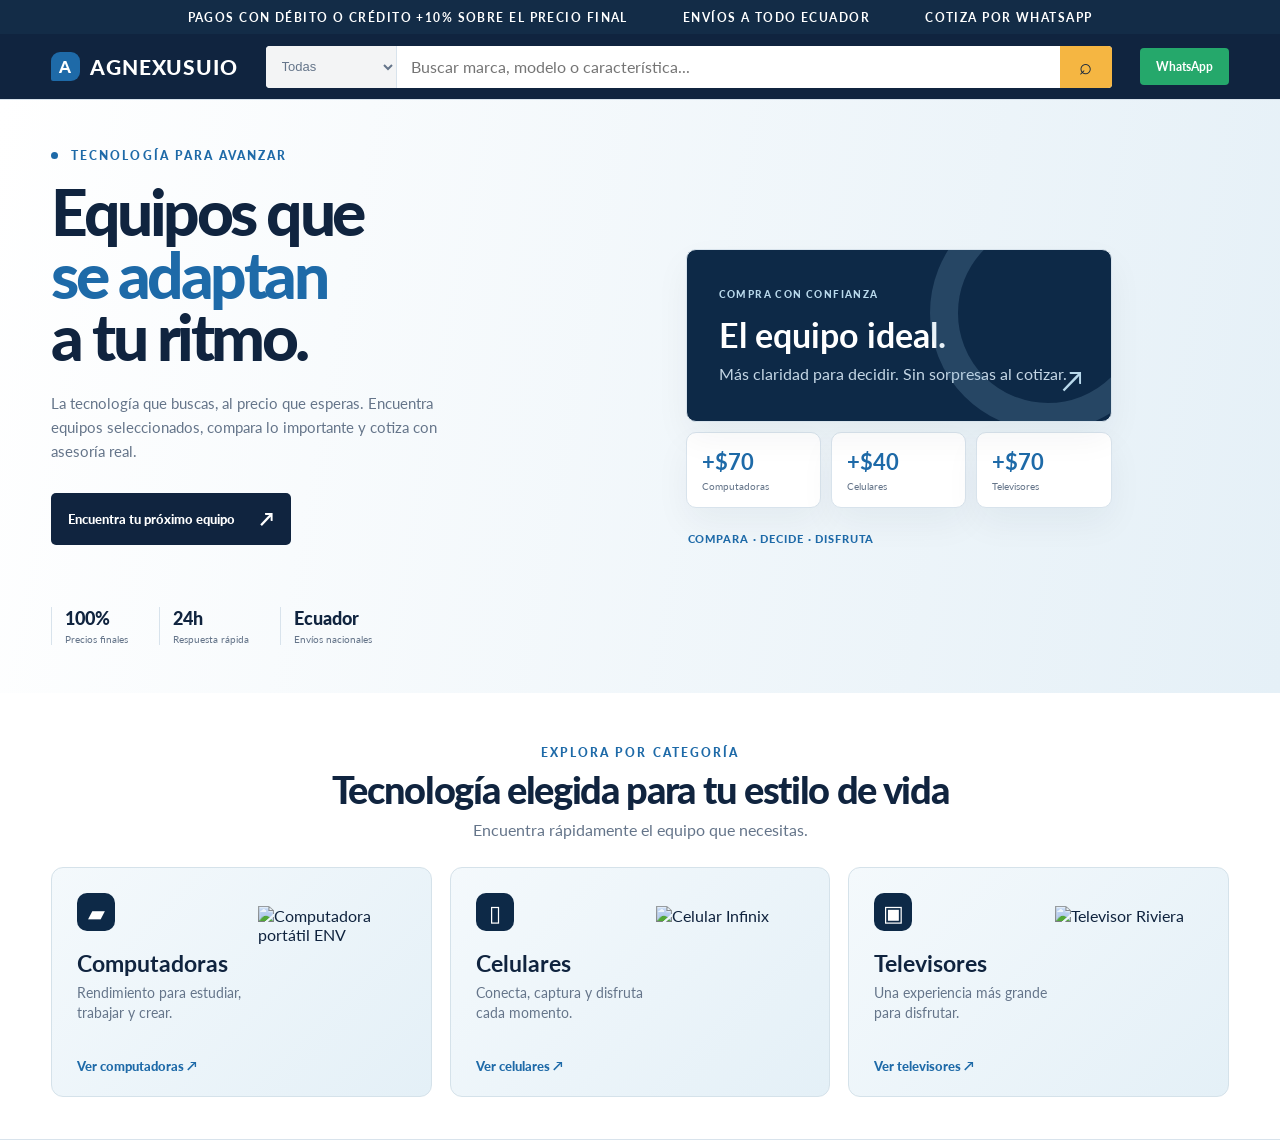
==== commit 74196b41: "Add files via upload" ====
--- a/index.html
+++ b/index.html
@@ -31,7 +31,7 @@
       </div>
       <div class="hero-promo">
         <div class="promo-card promo-main"><span class="promo-kicker">Compra con confianza</span><strong>El equipo ideal.</strong><p>Más claridad para decidir. Sin sorpresas al cotizar.</p><span class="promo-arrow">↗</span></div>
-        <div class="promo-row"><div class="promo-card"><strong>+90</strong><span>Computadoras</span></div><div class="promo-card"><strong>+50</strong><span>Celulares</span></div><div class="promo-card"><strong>+80</strong><span>Televisores</span></div></div>
+        <div class="promo-row"><div class="promo-card"><strong>+$70</strong><span>Computadoras</span></div><div class="promo-card"><strong>+$40</strong><span>Celulares</span></div><div class="promo-card"><strong>+$70</strong><span>Televisores</span></div></div>
         <div class="promo-note">Compara · decide · disfruta</div>
       </div>
     </section>
--- a/style.css
+++ b/style.css
@@ -160,6 +160,12 @@
 .quote-btn{font-size:13px}
 .benefit h3{font-size:17px}
 footer{font-size:12px}
+.back-home{display:inline-flex;align-items:center;justify-content:center;gap:8px;background:var(--blue);color:#fff;border:2px solid #fff;border-radius:24px;box-shadow:0 5px 14px #10243f2b;font-size:16px;font-weight:900;text-decoration:none;padding:12px 20px;white-space:nowrap}
+.back-home:hover{background:var(--dark);transform:translateY(-2px);text-decoration:none}
+@media(max-width:780px){
+  footer{justify-content:center;text-align:center}
+  .back-home{order:3;width:100%;max-width:260px;font-size:17px;padding:14px 22px}
+}
 @media(max-width:780px){
   .announcement{font-size:10px}
   .market-heading h2{font-size:30px}
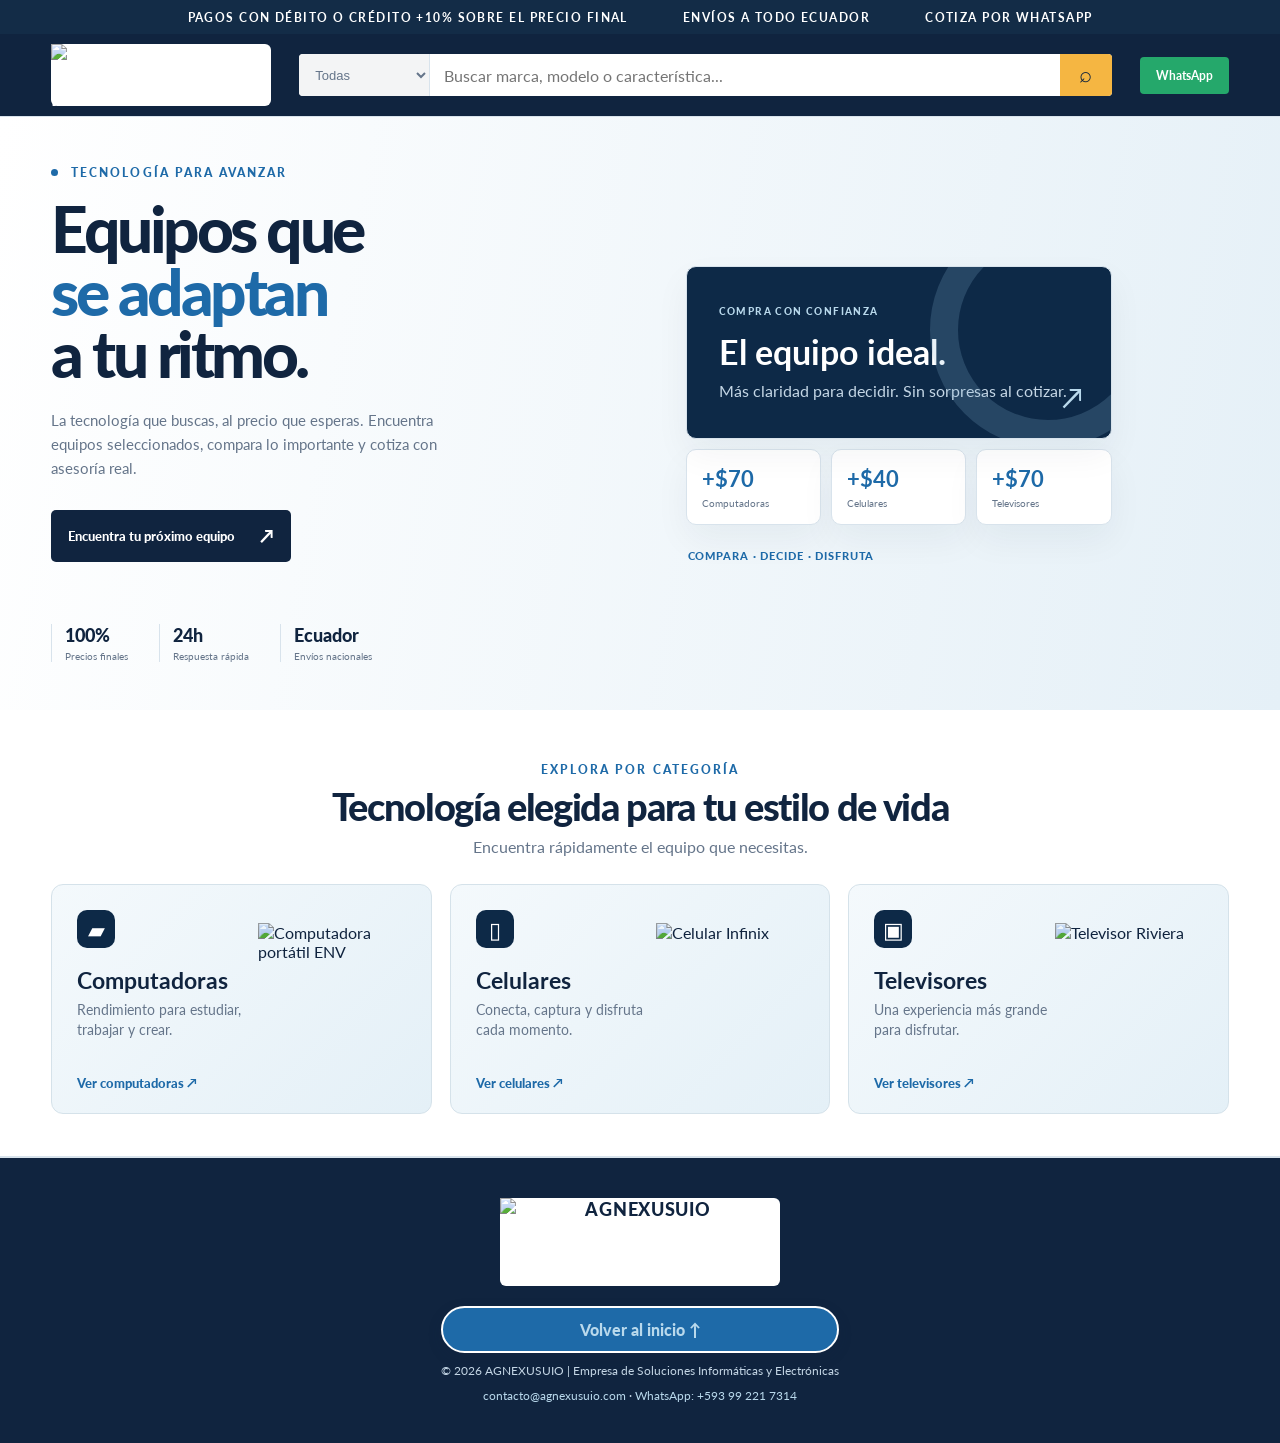
==== commit a2f2f1ea: "Add files via upload" ====
--- a/index.html
+++ b/index.html
@@ -13,7 +13,7 @@
 <body>
   <div class="announcement"><span>Pagos con débito o crédito +10% sobre el precio final</span><span>Envíos a todo Ecuador</span><span>Cotiza por WhatsApp</span></div>
   <header class="header marketplace-header">
-    <a class="brand" href="#"><span class="brand-mark">A</span><span>AGNEXUSUIO</span></a>
+    <a class="brand logo-brand" href="#"><img src="imagenes/logo.png" alt="AGNEXUSUIO - Soluciones Informáticas y Electrónicas" class="header-logo"></a>
     <div class="search-wrap"><label class="market-search" id="searchBox"><select id="headerCategory" aria-label="Categoría de búsqueda"><option value="all">Todas</option><option value="computers">Computadoras</option><option value="phones">Celulares</option><option value="tvs">Televisores</option></select><input id="searchInput" type="search" placeholder="Buscar marca, modelo o característica..." autocomplete="off"><button type="button" id="searchSubmit" aria-label="Buscar">⌕</button></label><div class="search-suggestions" id="searchSuggestions" role="listbox" aria-label="Productos encontrados"></div></div>
     <div class="header-actions">
       <a class="whatsapp-btn" href="https://wa.me/593992217314" target="_blank" rel="noopener">WhatsApp</a>
@@ -49,5 +49,14 @@
       </div>
     </section>
   </main>
+
+  <footer class="footer">
+    <a class="brand logo-brand footer-logo" href="#"><img src="imagenes/logo.png" alt="AGNEXUSUIO" class="footer-logo-img"></a>
+    <div class="footer-info">
+      <a class="back-home" href="#">Volver al inicio ↑</a>
+      <p>&copy; 2026 AGNEXUSUIO | Empresa de Soluciones Informáticas y Electrónicas</p>
+      <p><a href="mailto:contacto@agnexusuio.com">contacto@agnexusuio.com</a> · <a href="https://wa.me/593992217314" target="_blank" rel="noopener">WhatsApp: +593 99 221 7314</a></p>
+    </div>
+  </footer>
 </body>
 </html>
--- a/style.css
+++ b/style.css
@@ -41,6 +41,9 @@
 .marketplace-header{height:auto;min-height:66px;background:#10243f;padding:10px 4%;gap:28px}
 .marketplace-header .brand{color:#fff;flex:none}
 .marketplace-header .brand-mark{background:var(--blue)}
+.logo-brand{display:flex;align-items:center;justify-content:center;background:#fff;border-radius:6px;overflow:visible}
+.header-logo{display:block;width:220px;height:62px;object-fit:contain}
+.footer-logo-img{display:block;width:280px;height:88px;object-fit:contain}
 .market-search{display:flex;align-items:stretch;flex:1;max-width:850px;height:42px;background:#fff;border-radius:4px;overflow:hidden}
 .market-search select{border:0;border-right:1px solid var(--line);background:#f3f4f5;color:var(--muted);padding:0 12px;font-size:12px}
 .market-search input{border:0;outline:0;min-width:0;flex:1;padding:0 14px;font:14px "Lato"}
@@ -100,11 +103,17 @@
 .spec-icon{display:none}
 .specs{margin-top:13px}
 .specs li{background:#f7f8f8;border-left-color:#8aaec6;font-size:10px;padding:6px}
+.footer{display:flex;justify-content:center;align-items:center;flex-direction:column;gap:20px;padding:40px 6.5%;background:#10243f;color:#fff;text-align:center;border-top:1px solid var(--line)}
+.footer .footer-logo{font-size:18px}
+.footer-info{display:flex;flex-direction:column;gap:10px}
+.footer-info p{margin:0;font-size:12px;color:#c4d6e5}
+.footer-info a{color:#b9d9ec;text-decoration:none}
+.footer-info a:hover{color:#fff}
 .mobile-filter{display:none;border:1px solid var(--line);background:#fff;border-radius:4px;padding:9px 12px;color:var(--ink)}
 @media(min-width:1500px){.catalog-grid{grid-template-columns:repeat(5,minmax(0,1fr))}}
 @media(max-width:1200px){.catalog-grid{grid-template-columns:repeat(3,minmax(0,1fr))}}
 @media(max-width:1000px){.catalog-grid{grid-template-columns:repeat(2,minmax(0,1fr))}.marketplace-header{gap:14px}}
-@media(max-width:780px){.announcement{font-size:8px;letter-spacing:.05em}.marketplace-header{flex-wrap:wrap;padding:10px 5%}.marketplace-header .brand{font-size:18px}.search-wrap{order:3;flex-basis:100%;max-width:none}.market-search{max-width:none}.market-search select{display:none}.hero{min-height:260px;padding:38px 5%}.hero-copy>p{font-size:14px}.catalog{padding:30px 5% 60px}.market-heading{align-items:start}.market-heading h2{font-size:26px}.mobile-filter{display:block}.market-layout{display:block}.filters{display:none;border:1px solid var(--line);padding:15px;margin-bottom:16px}.filters.is-open{display:block}.catalog-grid{grid-template-columns:1fr}.results-toolbar{margin-top:14px}.product-image{height:240px;aspect-ratio:4/3;padding:14px}}
+@media(max-width:780px){.announcement{font-size:8px;letter-spacing:.05em}.marketplace-header{flex-wrap:wrap;padding:10px 5%}.marketplace-header .brand{font-size:18px}.marketplace-header .logo-brand{width:190px;height:58px}.header-logo{width:190px;height:58px}.footer-logo-img{width:240px;height:78px}.search-wrap{order:3;flex-basis:100%;max-width:none}.market-search{max-width:none}.market-search select{display:none}.hero{min-height:260px;padding:38px 5%}.hero-copy>p{font-size:14px}.catalog{padding:30px 5% 60px}.market-heading{align-items:start}.market-heading h2{font-size:26px}.mobile-filter{display:block}.market-layout{display:block}.filters{display:none;border:1px solid var(--line);padding:15px;margin-bottom:16px}.filters.is-open{display:block}.catalog-grid{grid-template-columns:1fr}.results-toolbar{margin-top:14px}.product-image{height:240px;aspect-ratio:4/3;padding:14px}}
 @media(max-width:780px){.specs{grid-template-columns:1fr}.product-card h3{font-size:17px}}
 @media(max-width:420px){.price-option{padding-left:7px;padding-right:7px}.price-option strong{font-size:10px}.price-option b{font-size:19px}}
 /* Selector visual de categorías y páginas independientes */
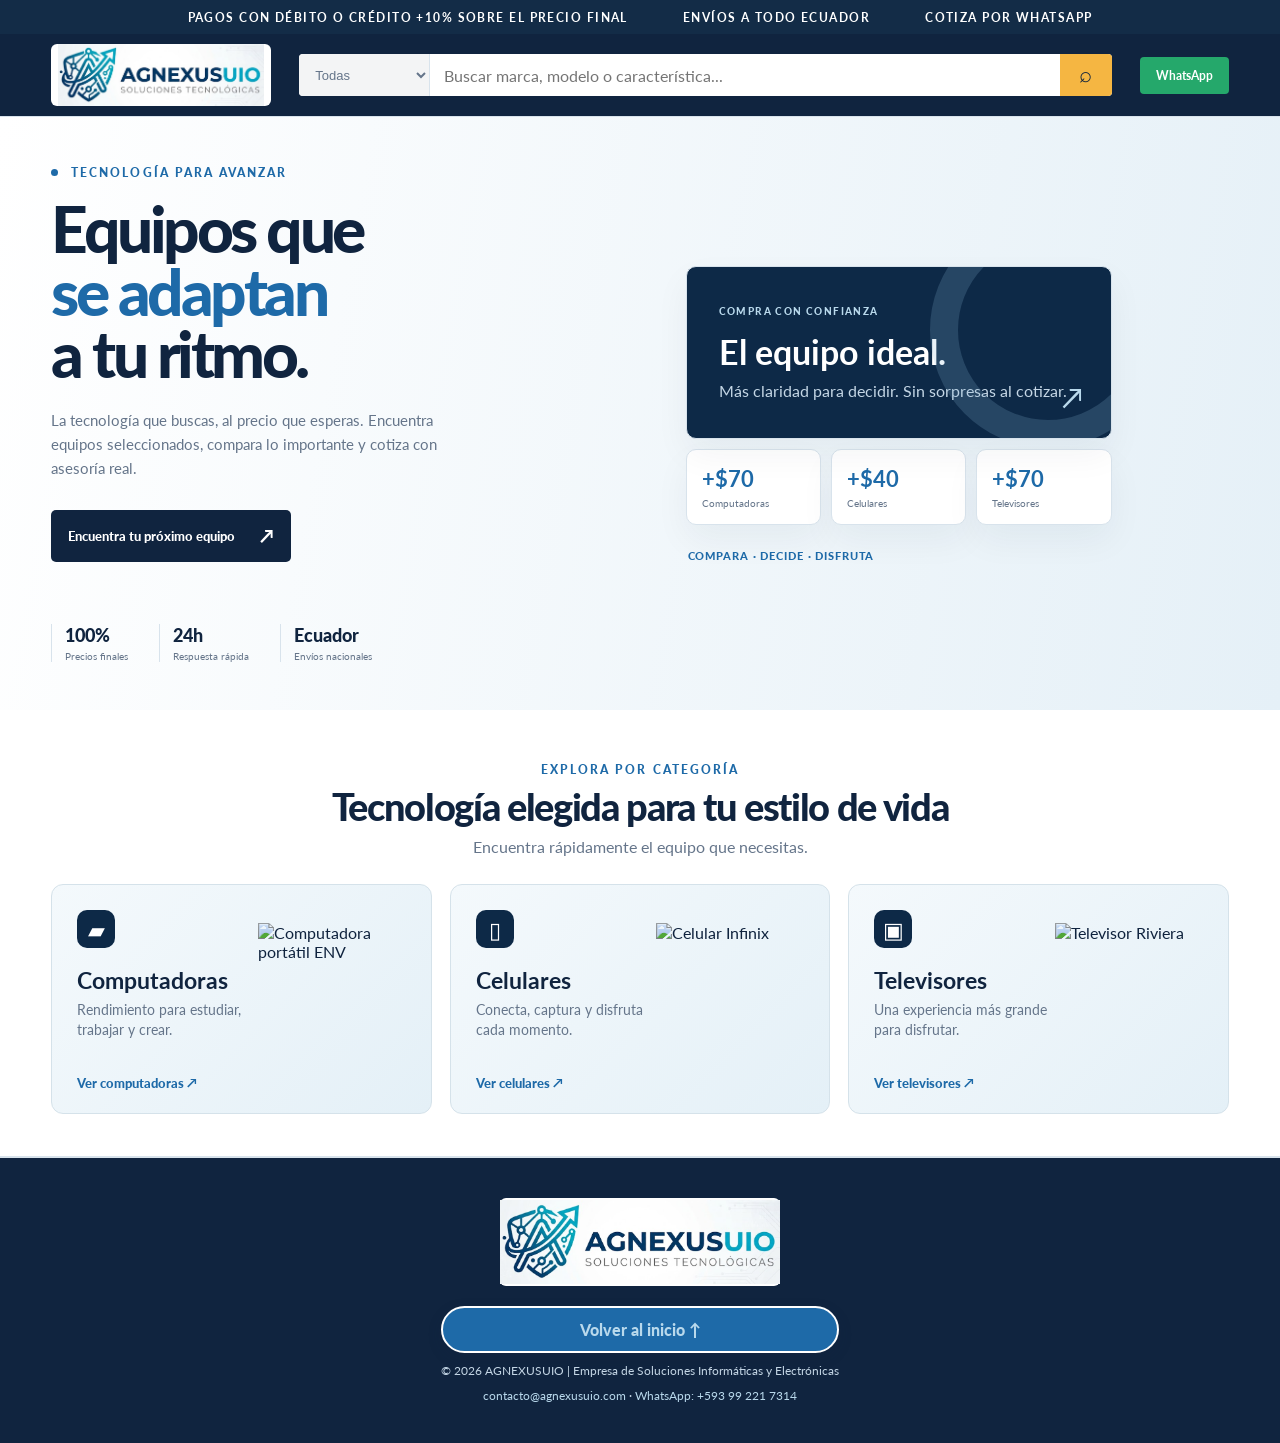
==== commit f6046d8d: "Add files via upload" ====
--- a/index.html
+++ b/index.html
@@ -13,7 +13,7 @@
 <body>
   <div class="announcement"><span>Pagos con débito o crédito +10% sobre el precio final</span><span>Envíos a todo Ecuador</span><span>Cotiza por WhatsApp</span></div>
   <header class="header marketplace-header">
-    <a class="brand logo-brand" href="#"><img src="imagenes/logo.png" alt="AGNEXUSUIO - Soluciones Informáticas y Electrónicas" class="header-logo"></a>
+    <a class="brand logo-brand" href="#"><img src="assets/logo.png" alt="AGNEXUSUIO - Soluciones Informáticas y Electrónicas" class="header-logo"></a>
     <div class="search-wrap"><label class="market-search" id="searchBox"><select id="headerCategory" aria-label="Categoría de búsqueda"><option value="all">Todas</option><option value="computers">Computadoras</option><option value="phones">Celulares</option><option value="tvs">Televisores</option></select><input id="searchInput" type="search" placeholder="Buscar marca, modelo o característica..." autocomplete="off"><button type="button" id="searchSubmit" aria-label="Buscar">⌕</button></label><div class="search-suggestions" id="searchSuggestions" role="listbox" aria-label="Productos encontrados"></div></div>
     <div class="header-actions">
       <a class="whatsapp-btn" href="https://wa.me/593992217314" target="_blank" rel="noopener">WhatsApp</a>
@@ -51,7 +51,7 @@
   </main>
 
   <footer class="footer">
-    <a class="brand logo-brand footer-logo" href="#"><img src="imagenes/logo.png" alt="AGNEXUSUIO" class="footer-logo-img"></a>
+    <a class="brand logo-brand footer-logo" href="#"><img src="assets/logo.png" alt="AGNEXUSUIO" class="footer-logo-img"></a>
     <div class="footer-info">
       <a class="back-home" href="#">Volver al inicio ↑</a>
       <p>&copy; 2026 AGNEXUSUIO | Empresa de Soluciones Informáticas y Electrónicas</p>
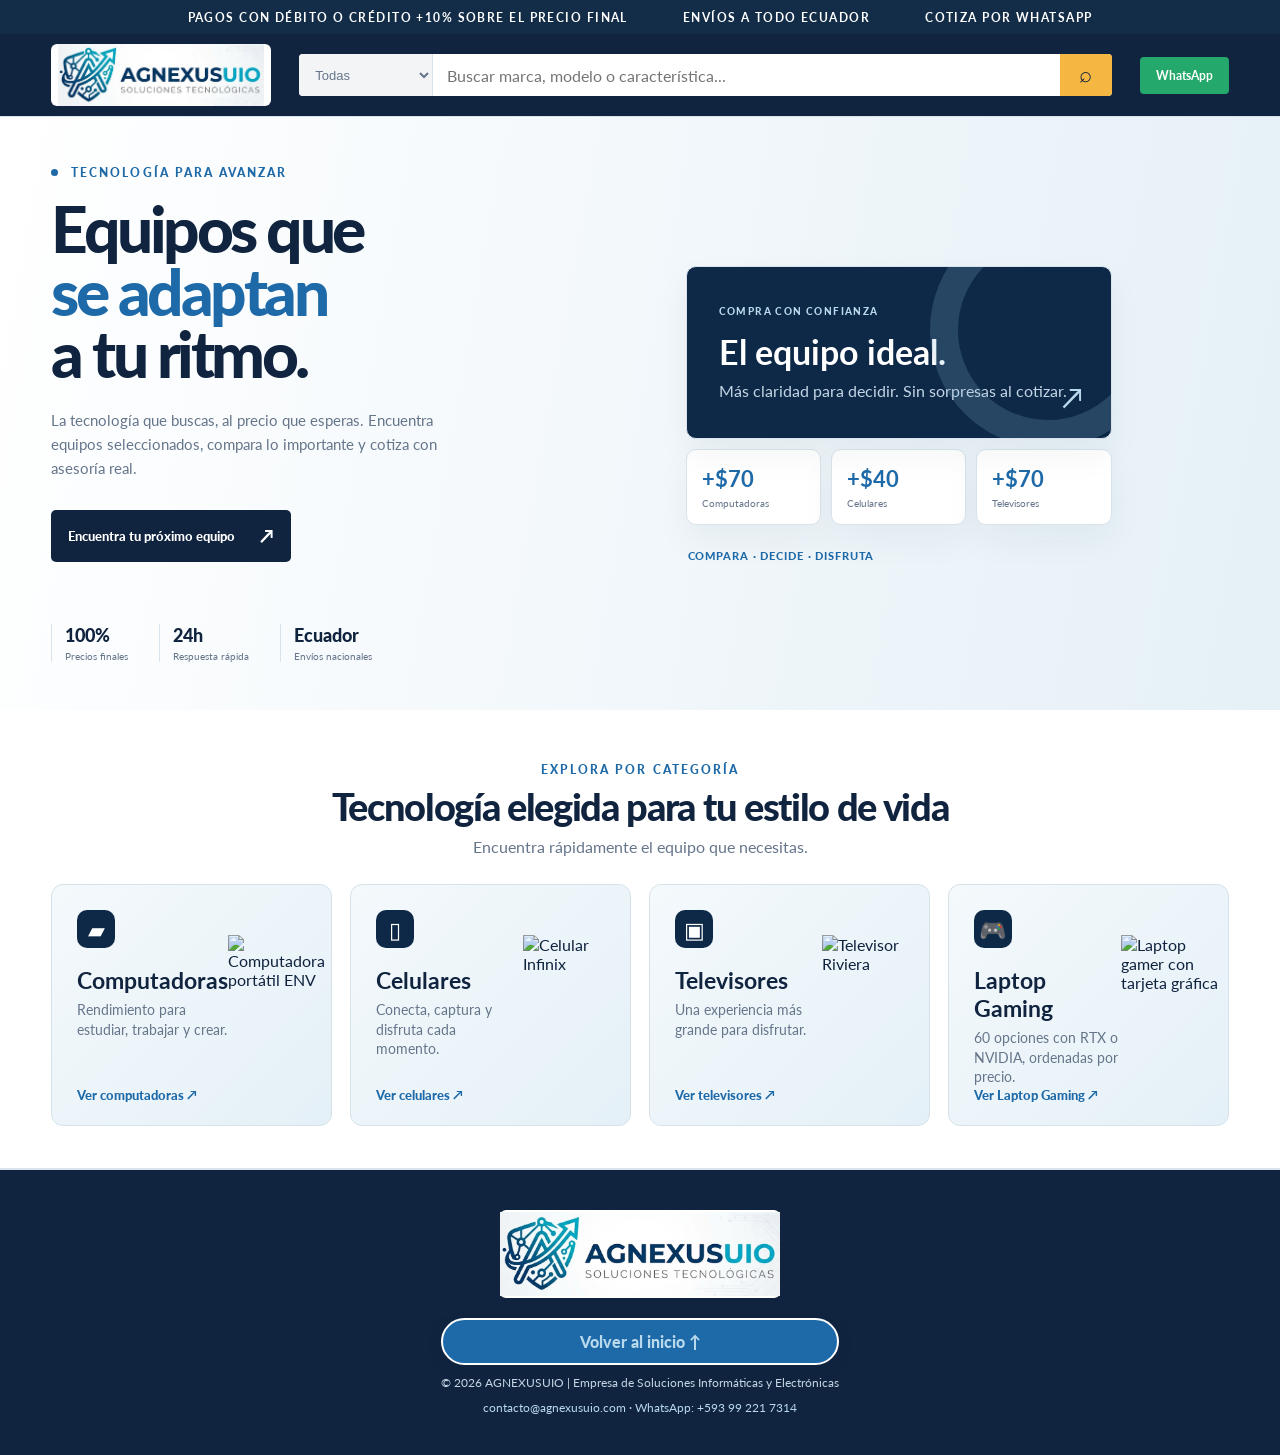
==== commit eadb47c8: "Add files via upload" ====
--- a/index.html
+++ b/index.html
@@ -14,7 +14,7 @@
   <div class="announcement"><span>Pagos con débito o crédito +10% sobre el precio final</span><span>Envíos a todo Ecuador</span><span>Cotiza por WhatsApp</span></div>
   <header class="header marketplace-header">
     <a class="brand logo-brand" href="#"><img src="assets/logo.png" alt="AGNEXUSUIO - Soluciones Informáticas y Electrónicas" class="header-logo"></a>
-    <div class="search-wrap"><label class="market-search" id="searchBox"><select id="headerCategory" aria-label="Categoría de búsqueda"><option value="all">Todas</option><option value="computers">Computadoras</option><option value="phones">Celulares</option><option value="tvs">Televisores</option></select><input id="searchInput" type="search" placeholder="Buscar marca, modelo o característica..." autocomplete="off"><button type="button" id="searchSubmit" aria-label="Buscar">⌕</button></label><div class="search-suggestions" id="searchSuggestions" role="listbox" aria-label="Productos encontrados"></div></div>
+    <div class="search-wrap"><label class="market-search" id="searchBox"><select id="headerCategory" aria-label="Categoría de búsqueda"><option value="all">Todas</option><option value="computers">Computadoras</option><option value="gaming-laptops">Laptop Gaming</option><option value="phones">Celulares</option><option value="tvs">Televisores</option></select><input id="searchInput" type="search" placeholder="Buscar marca, modelo o característica..." autocomplete="off"><button type="button" id="searchSubmit" aria-label="Buscar">⌕</button></label><div class="search-suggestions" id="searchSuggestions" role="listbox" aria-label="Productos encontrados"></div></div>
     <div class="header-actions">
       <a class="whatsapp-btn" href="https://wa.me/593992217314" target="_blank" rel="noopener">WhatsApp</a>
     </div>
@@ -46,6 +46,7 @@
         <a class="category-card" href="computadoras.html"><div class="category-card-copy"><span class="category-icon">▰</span><h3>Computadoras</h3><p>Rendimiento para estudiar, trabajar y crear.</p><span class="category-cta">Ver computadoras ↗</span></div><img src="https://www.pinsoft.ec/getimage/510x510/products/1(155).png?r=y" alt="Computadora portátil ENV"></a>
         <a class="category-card" href="celulares.html"><div class="category-card-copy"><span class="category-icon">▯</span><h3>Celulares</h3><p>Conecta, captura y disfruta cada momento.</p><span class="category-cta">Ver celulares ↗</span></div><img src="https://mundotek.com.ec/wp-content/uploads/2026/08/infinix-smart-6-hd-azul.webp" alt="Celular Infinix"></a>
         <a class="category-card" href="televisores.html"><div class="category-card-copy"><span class="category-icon">▣</span><h3>Televisores</h3><p>Una experiencia más grande para disfrutar.</p><span class="category-cta">Ver televisores ↗</span></div><img src="https://mundotek.com.ec/wp-content/uploads/2025/11/rled-glt55tpq10-300x300.webp" alt="Televisor Riviera"></a>
+        <a class="category-card" href="laptops-gamers.html"><div class="category-card-copy"><span class="category-icon">🎮</span><h3>Laptop Gaming</h3><p>60 opciones con RTX o NVIDIA, ordenadas por precio.</p><span class="category-cta">Ver Laptop Gaming ↗</span></div><img src="https://cdn.shopify.com/s/files/1/2308/0861/files/51XtjSj8REL._AC_SX679.jpg?v=1716931826" alt="Laptop gamer con tarjeta gráfica"></a>
       </div>
     </section>
   </main>
--- a/style.css
+++ b/style.css
@@ -121,7 +121,7 @@
 .category-selector-heading{text-align:center;margin:0 auto 28px;max-width:720px}
 .category-selector-heading h2{font:900 38px/1.05 "Lato";letter-spacing:-.035em;margin:10px 0}
 .category-selector-heading p{color:var(--muted);font-size:16px;margin:0}
-.category-cards{display:grid;grid-template-columns:repeat(3,minmax(0,1fr));gap:18px;max-width:1240px;margin:auto}
+.category-cards{display:grid;grid-template-columns:repeat(4,minmax(0,1fr));gap:18px;max-width:1440px;margin:auto}
 .category-card{min-height:230px;display:flex;align-items:stretch;justify-content:space-between;overflow:hidden;position:relative;background:linear-gradient(135deg,#f4f9fc,#e4f0f7);border:1px solid #d5e2ea;border-radius:12px;color:var(--ink);text-decoration:none;transition:transform .2s,box-shadow .2s}
 .category-card:hover{transform:translateY(-4px);box-shadow:0 14px 30px #10243f20}
 .category-card-copy{display:flex;flex-direction:column;align-items:flex-start;padding:25px 0 22px 25px;position:relative;z-index:1}
@@ -135,6 +135,7 @@
 .category-page-hero h1{font:900 clamp(38px,5vw,62px)/1 "Lato";letter-spacing:-.045em;margin:14px 0}
 .category-page-hero p{max-width:600px;color:#dbeaf4;font-size:18px;margin:0}
 .results-full{width:100%}
+@media(max-width:1100px){.category-cards{grid-template-columns:repeat(2,minmax(0,1fr))}}
 @media(max-width:780px){
   .category-selector{padding:38px 5% 30px}
   .category-selector-heading h2{font-size:30px}
